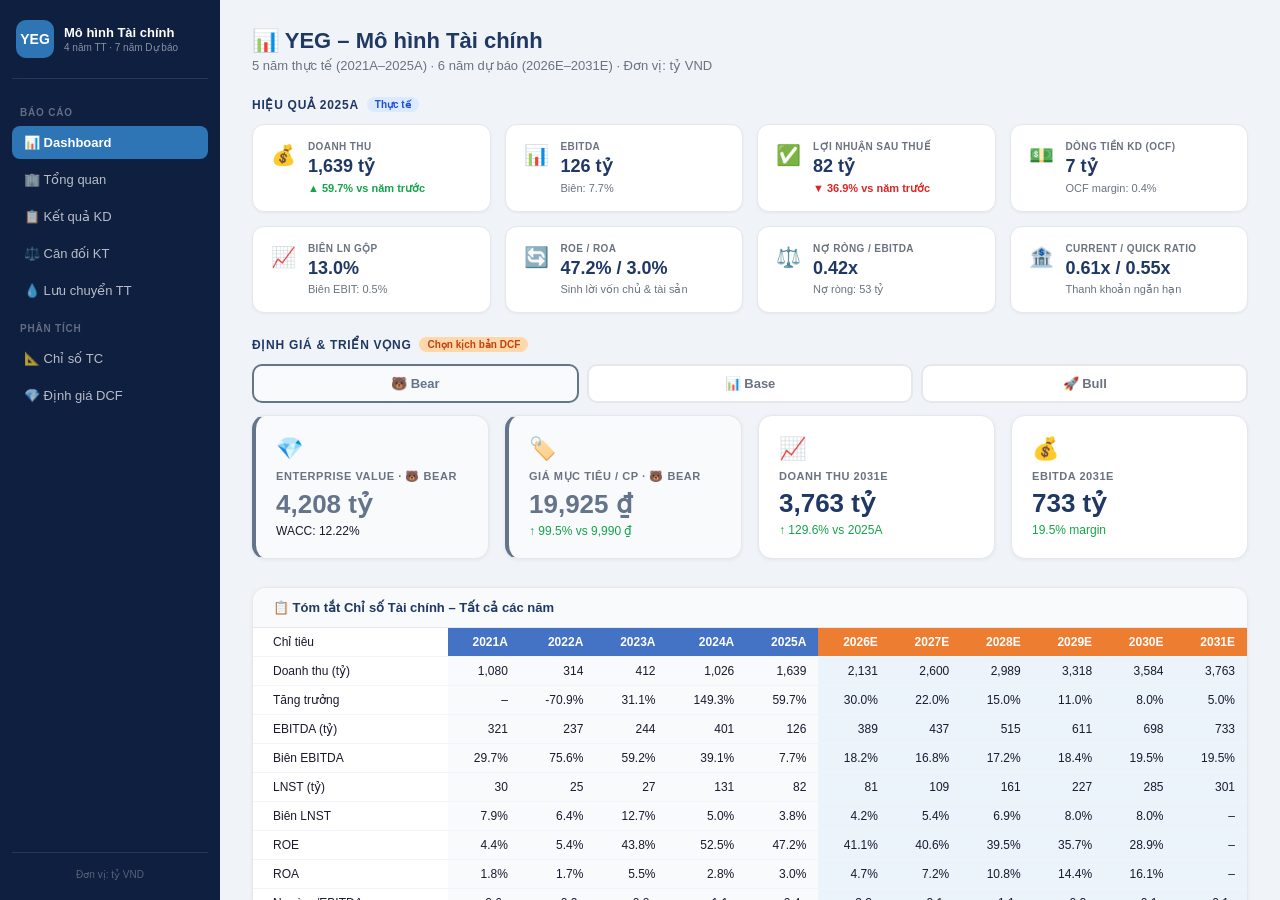
==== YEG/YEG.html @ 6dc7feb2 "Restructure: move YEG files to YEG/ subfolder, add standalone HTML export - Move financial_model/ an" ====
<!DOCTYPE html>
<html lang="vi">
<head>
<meta charset="UTF-8">
<meta name="viewport" content="width=device-width, initial-scale=1.0">
<title>YEG – Mô hình Tài chính</title>

<script>/**
 * Skipped minification because the original files appears to be already minified.
 * Original file: /npm/chart.js@4.4.0/dist/chart.umd.js
 *
 * Do NOT use SRI with dynamically generated files! More information: https://www.jsdelivr.com/using-sri-with-dynamic-files
 */
/*!
 * Chart.js v4.4.0
 * https://www.chartjs.org
 * (c) 2023 Chart.js Contributors
 * Released under the MIT License
 */
!function(t,e){"object"==typeof exports&&"undefined"!=typeof module?module.exports=e():"function"==typeof define&&define.amd?define(e):(t="undefined"!=typeof globalThis?globalThis:t||self).Chart=e()}(this,(function(){"use strict";var t=Object.freeze({__proto__:null,get Colors(){return Go},get Decimation(){return Qo},get Filler(){return ma},get Legend(){return ya},get SubTitle(){return ka},get Title(){return Ma},get Tooltip(){return Ba}});function e(){}const i=(()=>{let t=0;return()=>t++})();function s(t){return null==t}function n(t){if(Array.isArray&&Array.isArray(t))return!0;const e=Object.prototype.toString.call(t);return"[object"===e.slice(0,7)&&"Array]"===e.slice(-6)}function o(t){return null!==t&&"[object Object]"===Object.prototype.toString.call(t)}function a(t){return("number"==typeof t||t instanceof Number)&&isFinite(+t)}function r(t,e){return a(t)?t:e}function l(t,e){return void 0===t?e:t}const h=(t,e)=>"string"==typeof t&&t.endsWith("%")?parseFloat(t)/100:+t/e,c=(t,e)=>"string"==typeof t&&t.endsWith("%")?parseFloat(t)/100*e:+t;function d(t,e,i){if(t&&"function"==typeof t.call)return t.apply(i,e)}function u(t,e,i,s){let a,r,l;if(n(t))if(r=t.length,s)for(a=r-1;a>=0;a--)e.call(i,t[a],a);else for(a=0;a<r;a++)e.call(i,t[a],a);else if(o(t))for(l=Object.keys(t),r=l.length,a=0;a<r;a++)e.call(i,t[l[a]],l[a])}function f(t,e){let i,s,n,o;if(!t||!e||t.length!==e.length)return!1;for(i=0,s=t.length;i<s;++i)if(n=t[i],o=e[i],n.datasetIndex!==o.datasetIndex||n.index!==o.index)return!1;return!0}function g(t){if(n(t))return t.map(g);if(o(t)){const e=Object.create(null),i=Object.keys(t),s=i.length;let n=0;for(;n<s;++n)e[i[n]]=g(t[i[n]]);return e}return t}function p(t){return-1===["__proto__","prototype","constructor"].indexOf(t)}function m(t,e,i,s){if(!p(t))return;const n=e[t],a=i[t];o(n)&&o(a)?b(n,a,s):e[t]=g(a)}function b(t,e,i){const s=n(e)?e:[e],a=s.length;if(!o(t))return t;const r=(i=i||{}).merger||m;let l;for(let e=0;e<a;++e){if(l=s[e],!o(l))continue;const n=Object.keys(l);for(let e=0,s=n.length;e<s;++e)r(n[e],t,l,i)}return t}function x(t,e){return b(t,e,{merger:_})}function _(t,e,i){if(!p(t))return;const s=e[t],n=i[t];o(s)&&o(n)?x(s,n):Object.prototype.hasOwnProperty.call(e,t)||(e[t]=g(n))}const y={"":t=>t,x:t=>t.x,y:t=>t.y};function v(t){const e=t.split("."),i=[];let s="";for(const t of e)s+=t,s.endsWith("\\")?s=s.slice(0,-1)+".":(i.push(s),s="");return i}function M(t,e){const i=y[e]||(y[e]=function(t){const e=v(t);return t=>{for(const i of e){if(""===i)break;t=t&&t[i]}return t}}(e));return i(t)}function w(t){return t.charAt(0).toUpperCase()+t.slice(1)}const k=t=>void 0!==t,S=t=>"function"==typeof t,P=(t,e)=>{if(t.size!==e.size)return!1;for(const i of t)if(!e.has(i))return!1;return!0};function D(t){return"mouseup"===t.type||"click"===t.type||"contextmenu"===t.type}const C=Math.PI,O=2*C,A=O+C,T=Number.POSITIVE_INFINITY,L=C/180,E=C/2,R=C/4,I=2*C/3,z=Math.log10,F=Math.sign;function V(t,e,i){return Math.abs(t-e)<i}function B(t){const e=Math.round(t);t=V(t,e,t/1e3)?e:t;const i=Math.pow(10,Math.floor(z(t))),s=t/i;return(s<=1?1:s<=2?2:s<=5?5:10)*i}function W(t){const e=[],i=Math.sqrt(t);let s;for(s=1;s<i;s++)t%s==0&&(e.push(s),e.push(t/s));return i===(0|i)&&e.push(i),e.sort(((t,e)=>t-e)).pop(),e}function N(t){return!isNaN(parseFloat(t))&&isFinite(t)}function H(t,e){const i=Math.round(t);return i-e<=t&&i+e>=t}function j(t,e,i){let s,n,o;for(s=0,n=t.length;s<n;s++)o=t[s][i],isNaN(o)||(e.min=Math.min(e.min,o),e.max=Math.max(e.max,o))}function $(t){return t*(C/180)}function Y(t){return t*(180/C)}function U(t){if(!a(t))return;let e=1,i=0;for(;Math.round(t*e)/e!==t;)e*=10,i++;return i}function X(t,e){const i=e.x-t.x,s=e.y-t.y,n=Math.sqrt(i*i+s*s);let o=Math.atan2(s,i);return o<-.5*C&&(o+=O),{angle:o,distance:n}}function q(t,e){return Math.sqrt(Math.pow(e.x-t.x,2)+Math.pow(e.y-t.y,2))}function K(t,e){return(t-e+A)%O-C}function G(t){return(t%O+O)%O}function Z(t,e,i,s){const n=G(t),o=G(e),a=G(i),r=G(o-n),l=G(a-n),h=G(n-o),c=G(n-a);return n===o||n===a||s&&o===a||r>l&&h<c}function J(t,e,i){return Math.max(e,Math.min(i,t))}function Q(t){return J(t,-32768,32767)}function tt(t,e,i,s=1e-6){return t>=Math.min(e,i)-s&&t<=Math.max(e,i)+s}function et(t,e,i){i=i||(i=>t[i]<e);let s,n=t.length-1,o=0;for(;n-o>1;)s=o+n>>1,i(s)?o=s:n=s;return{lo:o,hi:n}}const it=(t,e,i,s)=>et(t,i,s?s=>{const n=t[s][e];return n<i||n===i&&t[s+1][e]===i}:s=>t[s][e]<i),st=(t,e,i)=>et(t,i,(s=>t[s][e]>=i));function nt(t,e,i){let s=0,n=t.length;for(;s<n&&t[s]<e;)s++;for(;n>s&&t[n-1]>i;)n--;return s>0||n<t.length?t.slice(s,n):t}const ot=["push","pop","shift","splice","unshift"];function at(t,e){t._chartjs?t._chartjs.listeners.push(e):(Object.defineProperty(t,"_chartjs",{configurable:!0,enumerable:!1,value:{listeners:[e]}}),ot.forEach((e=>{const i="_onData"+w(e),s=t[e];Object.defineProperty(t,e,{configurable:!0,enumerable:!1,value(...e){const n=s.apply(this,e);return t._chartjs.listeners.forEach((t=>{"function"==typeof t[i]&&t[i](...e)})),n}})})))}function rt(t,e){const i=t._chartjs;if(!i)return;const s=i.listeners,n=s.indexOf(e);-1!==n&&s.splice(n,1),s.length>0||(ot.forEach((e=>{delete t[e]})),delete t._chartjs)}function lt(t){const e=new Set(t);return e.size===t.length?t:Array.from(e)}const ht="undefined"==typeof window?function(t){return t()}:window.requestAnimationFrame;function ct(t,e){let i=[],s=!1;return function(...n){i=n,s||(s=!0,ht.call(window,(()=>{s=!1,t.apply(e,i)})))}}function dt(t,e){let i;return function(...s){return e?(clearTimeout(i),i=setTimeout(t,e,s)):t.apply(this,s),e}}const ut=t=>"start"===t?"left":"end"===t?"right":"center",ft=(t,e,i)=>"start"===t?e:"end"===t?i:(e+i)/2,gt=(t,e,i,s)=>t===(s?"left":"right")?i:"center"===t?(e+i)/2:e;function pt(t,e,i){const s=e.length;let n=0,o=s;if(t._sorted){const{iScale:a,_parsed:r}=t,l=a.axis,{min:h,max:c,minDefined:d,maxDefined:u}=a.getUserBounds();d&&(n=J(Math.min(it(r,l,h).lo,i?s:it(e,l,a.getPixelForValue(h)).lo),0,s-1)),o=u?J(Math.max(it(r,a.axis,c,!0).hi+1,i?0:it(e,l,a.getPixelForValue(c),!0).hi+1),n,s)-n:s-n}return{start:n,count:o}}function mt(t){const{xScale:e,yScale:i,_scaleRanges:s}=t,n={xmin:e.min,xmax:e.max,ymin:i.min,ymax:i.max};if(!s)return t._scaleRanges=n,!0;const o=s.xmin!==e.min||s.xmax!==e.max||s.ymin!==i.min||s.ymax!==i.max;return Object.assign(s,n),o}class bt{constructor(){this._request=null,this._charts=new Map,this._running=!1,this._lastDate=void 0}_notify(t,e,i,s){const n=e.listeners[s],o=e.duration;n.forEach((s=>s({chart:t,initial:e.initial,numSteps:o,currentStep:Math.min(i-e.start,o)})))}_refresh(){this._request||(this._running=!0,this._request=ht.call(window,(()=>{this._update(),this._request=null,this._running&&this._refresh()})))}_update(t=Date.now()){let e=0;this._charts.forEach(((i,s)=>{if(!i.running||!i.items.length)return;const n=i.items;let o,a=n.length-1,r=!1;for(;a>=0;--a)o=n[a],o._active?(o._total>i.duration&&(i.duration=o._total),o.tick(t),r=!0):(n[a]=n[n.length-1],n.pop());r&&(s.draw(),this._notify(s,i,t,"progress")),n.length||(i.running=!1,this._notify(s,i,t,"complete"),i.initial=!1),e+=n.length})),this._lastDate=t,0===e&&(this._running=!1)}_getAnims(t){const e=this._charts;let i=e.get(t);return i||(i={running:!1,initial:!0,items:[],listeners:{complete:[],progress:[]}},e.set(t,i)),i}listen(t,e,i){this._getAnims(t).listeners[e].push(i)}add(t,e){e&&e.length&&this._getAnims(t).items.push(...e)}has(t){return this._getAnims(t).items.length>0}start(t){const e=this._charts.get(t);e&&(e.running=!0,e.start=Date.now(),e.duration=e.items.reduce(((t,e)=>Math.max(t,e._duration)),0),this._refresh())}running(t){if(!this._running)return!1;const e=this._charts.get(t);return!!(e&&e.running&&e.items.length)}stop(t){const e=this._charts.get(t);if(!e||!e.items.length)return;const i=e.items;let s=i.length-1;for(;s>=0;--s)i[s].cancel();e.items=[],this._notify(t,e,Date.now(),"complete")}remove(t){return this._charts.delete(t)}}var xt=new bt;
/*!
 * @kurkle/color v0.3.2
 * https://github.com/kurkle/color#readme
 * (c) 2023 Jukka Kurkela
 * Released under the MIT License
 */function _t(t){return t+.5|0}const yt=(t,e,i)=>Math.max(Math.min(t,i),e);function vt(t){return yt(_t(2.55*t),0,255)}function Mt(t){return yt(_t(255*t),0,255)}function wt(t){return yt(_t(t/2.55)/100,0,1)}function kt(t){return yt(_t(100*t),0,100)}const St={0:0,1:1,2:2,3:3,4:4,5:5,6:6,7:7,8:8,9:9,A:10,B:11,C:12,D:13,E:14,F:15,a:10,b:11,c:12,d:13,e:14,f:15},Pt=[..."0123456789ABCDEF"],Dt=t=>Pt[15&t],Ct=t=>Pt[(240&t)>>4]+Pt[15&t],Ot=t=>(240&t)>>4==(15&t);function At(t){var e=(t=>Ot(t.r)&&Ot(t.g)&&Ot(t.b)&&Ot(t.a))(t)?Dt:Ct;return t?"#"+e(t.r)+e(t.g)+e(t.b)+((t,e)=>t<255?e(t):"")(t.a,e):void 0}const Tt=/^(hsla?|hwb|hsv)\(\s*([-+.e\d]+)(?:deg)?[\s,]+([-+.e\d]+)%[\s,]+([-+.e\d]+)%(?:[\s,]+([-+.e\d]+)(%)?)?\s*\)$/;function Lt(t,e,i){const s=e*Math.min(i,1-i),n=(e,n=(e+t/30)%12)=>i-s*Math.max(Math.min(n-3,9-n,1),-1);return[n(0),n(8),n(4)]}function Et(t,e,i){const s=(s,n=(s+t/60)%6)=>i-i*e*Math.max(Math.min(n,4-n,1),0);return[s(5),s(3),s(1)]}function Rt(t,e,i){const s=Lt(t,1,.5);let n;for(e+i>1&&(n=1/(e+i),e*=n,i*=n),n=0;n<3;n++)s[n]*=1-e-i,s[n]+=e;return s}function It(t){const e=t.r/255,i=t.g/255,s=t.b/255,n=Math.max(e,i,s),o=Math.min(e,i,s),a=(n+o)/2;let r,l,h;return n!==o&&(h=n-o,l=a>.5?h/(2-n-o):h/(n+o),r=function(t,e,i,s,n){return t===n?(e-i)/s+(e<i?6:0):e===n?(i-t)/s+2:(t-e)/s+4}(e,i,s,h,n),r=60*r+.5),[0|r,l||0,a]}function zt(t,e,i,s){return(Array.isArray(e)?t(e[0],e[1],e[2]):t(e,i,s)).map(Mt)}function Ft(t,e,i){return zt(Lt,t,e,i)}function Vt(t){return(t%360+360)%360}function Bt(t){const e=Tt.exec(t);let i,s=255;if(!e)return;e[5]!==i&&(s=e[6]?vt(+e[5]):Mt(+e[5]));const n=Vt(+e[2]),o=+e[3]/100,a=+e[4]/100;return i="hwb"===e[1]?function(t,e,i){return zt(Rt,t,e,i)}(n,o,a):"hsv"===e[1]?function(t,e,i){return zt(Et,t,e,i)}(n,o,a):Ft(n,o,a),{r:i[0],g:i[1],b:i[2],a:s}}const Wt={x:"dark",Z:"light",Y:"re",X:"blu",W:"gr",V:"medium",U:"slate",A:"ee",T:"ol",S:"or",B:"ra",C:"lateg",D:"ights",R:"in",Q:"turquois",E:"hi",P:"ro",O:"al",N:"le",M:"de",L:"yello",F:"en",K:"ch",G:"arks",H:"ea",I:"ightg",J:"wh"},Nt={OiceXe:"f0f8ff",antiquewEte:"faebd7",aqua:"ffff",aquamarRe:"7fffd4",azuY:"f0ffff",beige:"f5f5dc",bisque:"ffe4c4",black:"0",blanKedOmond:"ffebcd",Xe:"ff",XeviTet:"8a2be2",bPwn:"a52a2a",burlywood:"deb887",caMtXe:"5f9ea0",KartYuse:"7fff00",KocTate:"d2691e",cSO:"ff7f50",cSnflowerXe:"6495ed",cSnsilk:"fff8dc",crimson:"dc143c",cyan:"ffff",xXe:"8b",xcyan:"8b8b",xgTMnPd:"b8860b",xWay:"a9a9a9",xgYF:"6400",xgYy:"a9a9a9",xkhaki:"bdb76b",xmagFta:"8b008b",xTivegYF:"556b2f",xSange:"ff8c00",xScEd:"9932cc",xYd:"8b0000",xsOmon:"e9967a",xsHgYF:"8fbc8f",xUXe:"483d8b",xUWay:"2f4f4f",xUgYy:"2f4f4f",xQe:"ced1",xviTet:"9400d3",dAppRk:"ff1493",dApskyXe:"bfff",dimWay:"696969",dimgYy:"696969",dodgerXe:"1e90ff",fiYbrick:"b22222",flSOwEte:"fffaf0",foYstWAn:"228b22",fuKsia:"ff00ff",gaRsbSo:"dcdcdc",ghostwEte:"f8f8ff",gTd:"ffd700",gTMnPd:"daa520",Way:"808080",gYF:"8000",gYFLw:"adff2f",gYy:"808080",honeyMw:"f0fff0",hotpRk:"ff69b4",RdianYd:"cd5c5c",Rdigo:"4b0082",ivSy:"fffff0",khaki:"f0e68c",lavFMr:"e6e6fa",lavFMrXsh:"fff0f5",lawngYF:"7cfc00",NmoncEffon:"fffacd",ZXe:"add8e6",ZcSO:"f08080",Zcyan:"e0ffff",ZgTMnPdLw:"fafad2",ZWay:"d3d3d3",ZgYF:"90ee90",ZgYy:"d3d3d3",ZpRk:"ffb6c1",ZsOmon:"ffa07a",ZsHgYF:"20b2aa",ZskyXe:"87cefa",ZUWay:"778899",ZUgYy:"778899",ZstAlXe:"b0c4de",ZLw:"ffffe0",lime:"ff00",limegYF:"32cd32",lRF:"faf0e6",magFta:"ff00ff",maPon:"800000",VaquamarRe:"66cdaa",VXe:"cd",VScEd:"ba55d3",VpurpN:"9370db",VsHgYF:"3cb371",VUXe:"7b68ee",VsprRggYF:"fa9a",VQe:"48d1cc",VviTetYd:"c71585",midnightXe:"191970",mRtcYam:"f5fffa",mistyPse:"ffe4e1",moccasR:"ffe4b5",navajowEte:"ffdead",navy:"80",Tdlace:"fdf5e6",Tive:"808000",TivedBb:"6b8e23",Sange:"ffa500",SangeYd:"ff4500",ScEd:"da70d6",pOegTMnPd:"eee8aa",pOegYF:"98fb98",pOeQe:"afeeee",pOeviTetYd:"db7093",papayawEp:"ffefd5",pHKpuff:"ffdab9",peru:"cd853f",pRk:"ffc0cb",plum:"dda0dd",powMrXe:"b0e0e6",purpN:"800080",YbeccapurpN:"663399",Yd:"ff0000",Psybrown:"bc8f8f",PyOXe:"4169e1",saddNbPwn:"8b4513",sOmon:"fa8072",sandybPwn:"f4a460",sHgYF:"2e8b57",sHshell:"fff5ee",siFna:"a0522d",silver:"c0c0c0",skyXe:"87ceeb",UXe:"6a5acd",UWay:"708090",UgYy:"708090",snow:"fffafa",sprRggYF:"ff7f",stAlXe:"4682b4",tan:"d2b48c",teO:"8080",tEstN:"d8bfd8",tomato:"ff6347",Qe:"40e0d0",viTet:"ee82ee",JHt:"f5deb3",wEte:"ffffff",wEtesmoke:"f5f5f5",Lw:"ffff00",LwgYF:"9acd32"};let Ht;function jt(t){Ht||(Ht=function(){const t={},e=Object.keys(Nt),i=Object.keys(Wt);let s,n,o,a,r;for(s=0;s<e.length;s++){for(a=r=e[s],n=0;n<i.length;n++)o=i[n],r=r.replace(o,Wt[o]);o=parseInt(Nt[a],16),t[r]=[o>>16&255,o>>8&255,255&o]}return t}(),Ht.transparent=[0,0,0,0]);const e=Ht[t.toLowerCase()];return e&&{r:e[0],g:e[1],b:e[2],a:4===e.length?e[3]:255}}const $t=/^rgba?\(\s*([-+.\d]+)(%)?[\s,]+([-+.e\d]+)(%)?[\s,]+([-+.e\d]+)(%)?(?:[\s,/]+([-+.e\d]+)(%)?)?\s*\)$/;const Yt=t=>t<=.0031308?12.92*t:1.055*Math.pow(t,1/2.4)-.055,Ut=t=>t<=.04045?t/12.92:Math.pow((t+.055)/1.055,2.4);function Xt(t,e,i){if(t){let s=It(t);s[e]=Math.max(0,Math.min(s[e]+s[e]*i,0===e?360:1)),s=Ft(s),t.r=s[0],t.g=s[1],t.b=s[2]}}function qt(t,e){return t?Object.assign(e||{},t):t}function Kt(t){var e={r:0,g:0,b:0,a:255};return Array.isArray(t)?t.length>=3&&(e={r:t[0],g:t[1],b:t[2],a:255},t.length>3&&(e.a=Mt(t[3]))):(e=qt(t,{r:0,g:0,b:0,a:1})).a=Mt(e.a),e}function Gt(t){return"r"===t.charAt(0)?function(t){const e=$t.exec(t);let i,s,n,o=255;if(e){if(e[7]!==i){const t=+e[7];o=e[8]?vt(t):yt(255*t,0,255)}return i=+e[1],s=+e[3],n=+e[5],i=255&(e[2]?vt(i):yt(i,0,255)),s=255&(e[4]?vt(s):yt(s,0,255)),n=255&(e[6]?vt(n):yt(n,0,255)),{r:i,g:s,b:n,a:o}}}(t):Bt(t)}class Zt{constructor(t){if(t instanceof Zt)return t;const e=typeof t;let i;var s,n,o;"object"===e?i=Kt(t):"string"===e&&(o=(s=t).length,"#"===s[0]&&(4===o||5===o?n={r:255&17*St[s[1]],g:255&17*St[s[2]],b:255&17*St[s[3]],a:5===o?17*St[s[4]]:255}:7!==o&&9!==o||(n={r:St[s[1]]<<4|St[s[2]],g:St[s[3]]<<4|St[s[4]],b:St[s[5]]<<4|St[s[6]],a:9===o?St[s[7]]<<4|St[s[8]]:255})),i=n||jt(t)||Gt(t)),this._rgb=i,this._valid=!!i}get valid(){return this._valid}get rgb(){var t=qt(this._rgb);return t&&(t.a=wt(t.a)),t}set rgb(t){this._rgb=Kt(t)}rgbString(){return this._valid?(t=this._rgb)&&(t.a<255?`rgba(${t.r}, ${t.g}, ${t.b}, ${wt(t.a)})`:`rgb(${t.r}, ${t.g}, ${t.b})`):void 0;var t}hexString(){return this._valid?At(this._rgb):void 0}hslString(){return this._valid?function(t){if(!t)return;const e=It(t),i=e[0],s=kt(e[1]),n=kt(e[2]);return t.a<255?`hsla(${i}, ${s}%, ${n}%, ${wt(t.a)})`:`hsl(${i}, ${s}%, ${n}%)`}(this._rgb):void 0}mix(t,e){if(t){const i=this.rgb,s=t.rgb;let n;const o=e===n?.5:e,a=2*o-1,r=i.a-s.a,l=((a*r==-1?a:(a+r)/(1+a*r))+1)/2;n=1-l,i.r=255&l*i.r+n*s.r+.5,i.g=255&l*i.g+n*s.g+.5,i.b=255&l*i.b+n*s.b+.5,i.a=o*i.a+(1-o)*s.a,this.rgb=i}return this}interpolate(t,e){return t&&(this._rgb=function(t,e,i){const s=Ut(wt(t.r)),n=Ut(wt(t.g)),o=Ut(wt(t.b));return{r:Mt(Yt(s+i*(Ut(wt(e.r))-s))),g:Mt(Yt(n+i*(Ut(wt(e.g))-n))),b:Mt(Yt(o+i*(Ut(wt(e.b))-o))),a:t.a+i*(e.a-t.a)}}(this._rgb,t._rgb,e)),this}clone(){return new Zt(this.rgb)}alpha(t){return this._rgb.a=Mt(t),this}clearer(t){return this._rgb.a*=1-t,this}greyscale(){const t=this._rgb,e=_t(.3*t.r+.59*t.g+.11*t.b);return t.r=t.g=t.b=e,this}opaquer(t){return this._rgb.a*=1+t,this}negate(){const t=this._rgb;return t.r=255-t.r,t.g=255-t.g,t.b=255-t.b,this}lighten(t){return Xt(this._rgb,2,t),this}darken(t){return Xt(this._rgb,2,-t),this}saturate(t){return Xt(this._rgb,1,t),this}desaturate(t){return Xt(this._rgb,1,-t),this}rotate(t){return function(t,e){var i=It(t);i[0]=Vt(i[0]+e),i=Ft(i),t.r=i[0],t.g=i[1],t.b=i[2]}(this._rgb,t),this}}function Jt(t){if(t&&"object"==typeof t){const e=t.toString();return"[object CanvasPattern]"===e||"[object CanvasGradient]"===e}return!1}function Qt(t){return Jt(t)?t:new Zt(t)}function te(t){return Jt(t)?t:new Zt(t).saturate(.5).darken(.1).hexString()}const ee=["x","y","borderWidth","radius","tension"],ie=["color","borderColor","backgroundColor"];const se=new Map;function ne(t,e,i){return function(t,e){e=e||{};const i=t+JSON.stringify(e);let s=se.get(i);return s||(s=new Intl.NumberFormat(t,e),se.set(i,s)),s}(e,i).format(t)}const oe={values:t=>n(t)?t:""+t,numeric(t,e,i){if(0===t)return"0";const s=this.chart.options.locale;let n,o=t;if(i.length>1){const e=Math.max(Math.abs(i[0].value),Math.abs(i[i.length-1].value));(e<1e-4||e>1e15)&&(n="scientific"),o=function(t,e){let i=e.length>3?e[2].value-e[1].value:e[1].value-e[0].value;Math.abs(i)>=1&&t!==Math.floor(t)&&(i=t-Math.floor(t));return i}(t,i)}const a=z(Math.abs(o)),r=isNaN(a)?1:Math.max(Math.min(-1*Math.floor(a),20),0),l={notation:n,minimumFractionDigits:r,maximumFractionDigits:r};return Object.assign(l,this.options.ticks.format),ne(t,s,l)},logarithmic(t,e,i){if(0===t)return"0";const s=i[e].significand||t/Math.pow(10,Math.floor(z(t)));return[1,2,3,5,10,15].includes(s)||e>.8*i.length?oe.numeric.call(this,t,e,i):""}};var ae={formatters:oe};const re=Object.create(null),le=Object.create(null);function he(t,e){if(!e)return t;const i=e.split(".");for(let e=0,s=i.length;e<s;++e){const s=i[e];t=t[s]||(t[s]=Object.create(null))}return t}function ce(t,e,i){return"string"==typeof e?b(he(t,e),i):b(he(t,""),e)}class de{constructor(t,e){this.animation=void 0,this.backgroundColor="rgba(0,0,0,0.1)",this.borderColor="rgba(0,0,0,0.1)",this.color="#666",this.datasets={},this.devicePixelRatio=t=>t.chart.platform.getDevicePixelRatio(),this.elements={},this.events=["mousemove","mouseout","click","touchstart","touchmove"],this.font={family:"'Helvetica Neue', 'Helvetica', 'Arial', sans-serif",size:12,style:"normal",lineHeight:1.2,weight:null},this.hover={},this.hoverBackgroundColor=(t,e)=>te(e.backgroundColor),this.hoverBorderColor=(t,e)=>te(e.borderColor),this.hoverColor=(t,e)=>te(e.color),this.indexAxis="x",this.interaction={mode:"nearest",intersect:!0,includeInvisible:!1},this.maintainAspectRatio=!0,this.onHover=null,this.onClick=null,this.parsing=!0,this.plugins={},this.responsive=!0,this.scale=void 0,this.scales={},this.showLine=!0,this.drawActiveElementsOnTop=!0,this.describe(t),this.apply(e)}set(t,e){return ce(this,t,e)}get(t){return he(this,t)}describe(t,e){return ce(le,t,e)}override(t,e){return ce(re,t,e)}route(t,e,i,s){const n=he(this,t),a=he(this,i),r="_"+e;Object.defineProperties(n,{[r]:{value:n[e],writable:!0},[e]:{enumerable:!0,get(){const t=this[r],e=a[s];return o(t)?Object.assign({},e,t):l(t,e)},set(t){this[r]=t}}})}apply(t){t.forEach((t=>t(this)))}}var ue=new de({_scriptable:t=>!t.startsWith("on"),_indexable:t=>"events"!==t,hover:{_fallback:"interaction"},interaction:{_scriptable:!1,_indexable:!1}},[function(t){t.set("animation",{delay:void 0,duration:1e3,easing:"easeOutQuart",fn:void 0,from:void 0,loop:void 0,to:void 0,type:void 0}),t.describe("animation",{_fallback:!1,_indexable:!1,_scriptable:t=>"onProgress"!==t&&"onComplete"!==t&&"fn"!==t}),t.set("animations",{colors:{type:"color",properties:ie},numbers:{type:"number",properties:ee}}),t.describe("animations",{_fallback:"animation"}),t.set("transitions",{active:{animation:{duration:400}},resize:{animation:{duration:0}},show:{animations:{colors:{from:"transparent"},visible:{type:"boolean",duration:0}}},hide:{animations:{colors:{to:"transparent"},visible:{type:"boolean",easing:"linear",fn:t=>0|t}}}})},function(t){t.set("layout",{autoPadding:!0,padding:{top:0,right:0,bottom:0,left:0}})},function(t){t.set("scale",{display:!0,offset:!1,reverse:!1,beginAtZero:!1,bounds:"ticks",clip:!0,grace:0,grid:{display:!0,lineWidth:1,drawOnChartArea:!0,drawTicks:!0,tickLength:8,tickWidth:(t,e)=>e.lineWidth,tickColor:(t,e)=>e.color,offset:!1},border:{display:!0,dash:[],dashOffset:0,width:1},title:{display:!1,text:"",padding:{top:4,bottom:4}},ticks:{minRotation:0,maxRotation:50,mirror:!1,textStrokeWidth:0,textStrokeColor:"",padding:3,display:!0,autoSkip:!0,autoSkipPadding:3,labelOffset:0,callback:ae.formatters.values,minor:{},major:{},align:"center",crossAlign:"near",showLabelBackdrop:!1,backdropColor:"rgba(255, 255, 255, 0.75)",backdropPadding:2}}),t.route("scale.ticks","color","","color"),t.route("scale.grid","color","","borderColor"),t.route("scale.border","color","","borderColor"),t.route("scale.title","color","","color"),t.describe("scale",{_fallback:!1,_scriptable:t=>!t.startsWith("before")&&!t.startsWith("after")&&"callback"!==t&&"parser"!==t,_indexable:t=>"borderDash"!==t&&"tickBorderDash"!==t&&"dash"!==t}),t.describe("scales",{_fallback:"scale"}),t.describe("scale.ticks",{_scriptable:t=>"backdropPadding"!==t&&"callback"!==t,_indexable:t=>"backdropPadding"!==t})}]);function fe(){return"undefined"!=typeof window&&"undefined"!=typeof document}function ge(t){let e=t.parentNode;return e&&"[object ShadowRoot]"===e.toString()&&(e=e.host),e}function pe(t,e,i){let s;return"string"==typeof t?(s=parseInt(t,10),-1!==t.indexOf("%")&&(s=s/100*e.parentNode[i])):s=t,s}const me=t=>t.ownerDocument.defaultView.getComputedStyle(t,null);function be(t,e){return me(t).getPropertyValue(e)}const xe=["top","right","bottom","left"];function _e(t,e,i){const s={};i=i?"-"+i:"";for(let n=0;n<4;n++){const o=xe[n];s[o]=parseFloat(t[e+"-"+o+i])||0}return s.width=s.left+s.right,s.height=s.top+s.bottom,s}const ye=(t,e,i)=>(t>0||e>0)&&(!i||!i.shadowRoot);function ve(t,e){if("native"in t)return t;const{canvas:i,currentDevicePixelRatio:s}=e,n=me(i),o="border-box"===n.boxSizing,a=_e(n,"padding"),r=_e(n,"border","width"),{x:l,y:h,box:c}=function(t,e){const i=t.touches,s=i&&i.length?i[0]:t,{offsetX:n,offsetY:o}=s;let a,r,l=!1;if(ye(n,o,t.target))a=n,r=o;else{const t=e.getBoundingClientRect();a=s.clientX-t.left,r=s.clientY-t.top,l=!0}return{x:a,y:r,box:l}}(t,i),d=a.left+(c&&r.left),u=a.top+(c&&r.top);let{width:f,height:g}=e;return o&&(f-=a.width+r.width,g-=a.height+r.height),{x:Math.round((l-d)/f*i.width/s),y:Math.round((h-u)/g*i.height/s)}}const Me=t=>Math.round(10*t)/10;function we(t,e,i,s){const n=me(t),o=_e(n,"margin"),a=pe(n.maxWidth,t,"clientWidth")||T,r=pe(n.maxHeight,t,"clientHeight")||T,l=function(t,e,i){let s,n;if(void 0===e||void 0===i){const o=ge(t);if(o){const t=o.getBoundingClientRect(),a=me(o),r=_e(a,"border","width"),l=_e(a,"padding");e=t.width-l.width-r.width,i=t.height-l.height-r.height,s=pe(a.maxWidth,o,"clientWidth"),n=pe(a.maxHeight,o,"clientHeight")}else e=t.clientWidth,i=t.clientHeight}return{width:e,height:i,maxWidth:s||T,maxHeight:n||T}}(t,e,i);let{width:h,height:c}=l;if("content-box"===n.boxSizing){const t=_e(n,"border","width"),e=_e(n,"padding");h-=e.width+t.width,c-=e.height+t.height}h=Math.max(0,h-o.width),c=Math.max(0,s?h/s:c-o.height),h=Me(Math.min(h,a,l.maxWidth)),c=Me(Math.min(c,r,l.maxHeight)),h&&!c&&(c=Me(h/2));return(void 0!==e||void 0!==i)&&s&&l.height&&c>l.height&&(c=l.height,h=Me(Math.floor(c*s))),{width:h,height:c}}function ke(t,e,i){const s=e||1,n=Math.floor(t.height*s),o=Math.floor(t.width*s);t.height=Math.floor(t.height),t.width=Math.floor(t.width);const a=t.canvas;return a.style&&(i||!a.style.height&&!a.style.width)&&(a.style.height=`${t.height}px`,a.style.width=`${t.width}px`),(t.currentDevicePixelRatio!==s||a.height!==n||a.width!==o)&&(t.currentDevicePixelRatio=s,a.height=n,a.width=o,t.ctx.setTransform(s,0,0,s,0,0),!0)}const Se=function(){let t=!1;try{const e={get passive(){return t=!0,!1}};window.addEventListener("test",null,e),window.removeEventListener("test",null,e)}catch(t){}return t}();function Pe(t,e){const i=be(t,e),s=i&&i.match(/^(\d+)(\.\d+)?px$/);return s?+s[1]:void 0}function De(t){return!t||s(t.size)||s(t.family)?null:(t.style?t.style+" ":"")+(t.weight?t.weight+" ":"")+t.size+"px "+t.family}function Ce(t,e,i,s,n){let o=e[n];return o||(o=e[n]=t.measureText(n).width,i.push(n)),o>s&&(s=o),s}function Oe(t,e,i,s){let o=(s=s||{}).data=s.data||{},a=s.garbageCollect=s.garbageCollect||[];s.font!==e&&(o=s.data={},a=s.garbageCollect=[],s.font=e),t.save(),t.font=e;let r=0;const l=i.length;let h,c,d,u,f;for(h=0;h<l;h++)if(u=i[h],null==u||n(u)){if(n(u))for(c=0,d=u.length;c<d;c++)f=u[c],null==f||n(f)||(r=Ce(t,o,a,r,f))}else r=Ce(t,o,a,r,u);t.restore();const g=a.length/2;if(g>i.length){for(h=0;h<g;h++)delete o[a[h]];a.splice(0,g)}return r}function Ae(t,e,i){const s=t.currentDevicePixelRatio,n=0!==i?Math.max(i/2,.5):0;return Math.round((e-n)*s)/s+n}function Te(t,e){(e=e||t.getContext("2d")).save(),e.resetTransform(),e.clearRect(0,0,t.width,t.height),e.restore()}function Le(t,e,i,s){Ee(t,e,i,s,null)}function Ee(t,e,i,s,n){let o,a,r,l,h,c,d,u;const f=e.pointStyle,g=e.rotation,p=e.radius;let m=(g||0)*L;if(f&&"object"==typeof f&&(o=f.toString(),"[object HTMLImageElement]"===o||"[object HTMLCanvasElement]"===o))return t.save(),t.translate(i,s),t.rotate(m),t.drawImage(f,-f.width/2,-f.height/2,f.width,f.height),void t.restore();if(!(isNaN(p)||p<=0)){switch(t.beginPath(),f){default:n?t.ellipse(i,s,n/2,p,0,0,O):t.arc(i,s,p,0,O),t.closePath();break;case"triangle":c=n?n/2:p,t.moveTo(i+Math.sin(m)*c,s-Math.cos(m)*p),m+=I,t.lineTo(i+Math.sin(m)*c,s-Math.cos(m)*p),m+=I,t.lineTo(i+Math.sin(m)*c,s-Math.cos(m)*p),t.closePath();break;case"rectRounded":h=.516*p,l=p-h,a=Math.cos(m+R)*l,d=Math.cos(m+R)*(n?n/2-h:l),r=Math.sin(m+R)*l,u=Math.sin(m+R)*(n?n/2-h:l),t.arc(i-d,s-r,h,m-C,m-E),t.arc(i+u,s-a,h,m-E,m),t.arc(i+d,s+r,h,m,m+E),t.arc(i-u,s+a,h,m+E,m+C),t.closePath();break;case"rect":if(!g){l=Math.SQRT1_2*p,c=n?n/2:l,t.rect(i-c,s-l,2*c,2*l);break}m+=R;case"rectRot":d=Math.cos(m)*(n?n/2:p),a=Math.cos(m)*p,r=Math.sin(m)*p,u=Math.sin(m)*(n?n/2:p),t.moveTo(i-d,s-r),t.lineTo(i+u,s-a),t.lineTo(i+d,s+r),t.lineTo(i-u,s+a),t.closePath();break;case"crossRot":m+=R;case"cross":d=Math.cos(m)*(n?n/2:p),a=Math.cos(m)*p,r=Math.sin(m)*p,u=Math.sin(m)*(n?n/2:p),t.moveTo(i-d,s-r),t.lineTo(i+d,s+r),t.moveTo(i+u,s-a),t.lineTo(i-u,s+a);break;case"star":d=Math.cos(m)*(n?n/2:p),a=Math.cos(m)*p,r=Math.sin(m)*p,u=Math.sin(m)*(n?n/2:p),t.moveTo(i-d,s-r),t.lineTo(i+d,s+r),t.moveTo(i+u,s-a),t.lineTo(i-u,s+a),m+=R,d=Math.cos(m)*(n?n/2:p),a=Math.cos(m)*p,r=Math.sin(m)*p,u=Math.sin(m)*(n?n/2:p),t.moveTo(i-d,s-r),t.lineTo(i+d,s+r),t.moveTo(i+u,s-a),t.lineTo(i-u,s+a);break;case"line":a=n?n/2:Math.cos(m)*p,r=Math.sin(m)*p,t.moveTo(i-a,s-r),t.lineTo(i+a,s+r);break;case"dash":t.moveTo(i,s),t.lineTo(i+Math.cos(m)*(n?n/2:p),s+Math.sin(m)*p);break;case!1:t.closePath()}t.fill(),e.borderWidth>0&&t.stroke()}}function Re(t,e,i){return i=i||.5,!e||t&&t.x>e.left-i&&t.x<e.right+i&&t.y>e.top-i&&t.y<e.bottom+i}function Ie(t,e){t.save(),t.beginPath(),t.rect(e.left,e.top,e.right-e.left,e.bottom-e.top),t.clip()}function ze(t){t.restore()}function Fe(t,e,i,s,n){if(!e)return t.lineTo(i.x,i.y);if("middle"===n){const s=(e.x+i.x)/2;t.lineTo(s,e.y),t.lineTo(s,i.y)}else"after"===n!=!!s?t.lineTo(e.x,i.y):t.lineTo(i.x,e.y);t.lineTo(i.x,i.y)}function Ve(t,e,i,s){if(!e)return t.lineTo(i.x,i.y);t.bezierCurveTo(s?e.cp1x:e.cp2x,s?e.cp1y:e.cp2y,s?i.cp2x:i.cp1x,s?i.cp2y:i.cp1y,i.x,i.y)}function Be(t,e,i,s,n){if(n.strikethrough||n.underline){const o=t.measureText(s),a=e-o.actualBoundingBoxLeft,r=e+o.actualBoundingBoxRight,l=i-o.actualBoundingBoxAscent,h=i+o.actualBoundingBoxDescent,c=n.strikethrough?(l+h)/2:h;t.strokeStyle=t.fillStyle,t.beginPath(),t.lineWidth=n.decorationWidth||2,t.moveTo(a,c),t.lineTo(r,c),t.stroke()}}function We(t,e){const i=t.fillStyle;t.fillStyle=e.color,t.fillRect(e.left,e.top,e.width,e.height),t.fillStyle=i}function Ne(t,e,i,o,a,r={}){const l=n(e)?e:[e],h=r.strokeWidth>0&&""!==r.strokeColor;let c,d;for(t.save(),t.font=a.string,function(t,e){e.translation&&t.translate(e.translation[0],e.translation[1]),s(e.rotation)||t.rotate(e.rotation),e.color&&(t.fillStyle=e.color),e.textAlign&&(t.textAlign=e.textAlign),e.textBaseline&&(t.textBaseline=e.textBaseline)}(t,r),c=0;c<l.length;++c)d=l[c],r.backdrop&&We(t,r.backdrop),h&&(r.strokeColor&&(t.strokeStyle=r.strokeColor),s(r.strokeWidth)||(t.lineWidth=r.strokeWidth),t.strokeText(d,i,o,r.maxWidth)),t.fillText(d,i,o,r.maxWidth),Be(t,i,o,d,r),o+=Number(a.lineHeight);t.restore()}function He(t,e){const{x:i,y:s,w:n,h:o,radius:a}=e;t.arc(i+a.topLeft,s+a.topLeft,a.topLeft,1.5*C,C,!0),t.lineTo(i,s+o-a.bottomLeft),t.arc(i+a.bottomLeft,s+o-a.bottomLeft,a.bottomLeft,C,E,!0),t.lineTo(i+n-a.bottomRight,s+o),t.arc(i+n-a.bottomRight,s+o-a.bottomRight,a.bottomRight,E,0,!0),t.lineTo(i+n,s+a.topRight),t.arc(i+n-a.topRight,s+a.topRight,a.topRight,0,-E,!0),t.lineTo(i+a.topLeft,s)}function je(t,e=[""],i,s,n=(()=>t[0])){const o=i||t;void 0===s&&(s=ti("_fallback",t));const a={[Symbol.toStringTag]:"Object",_cacheable:!0,_scopes:t,_rootScopes:o,_fallback:s,_getTarget:n,override:i=>je([i,...t],e,o,s)};return new Proxy(a,{deleteProperty:(e,i)=>(delete e[i],delete e._keys,delete t[0][i],!0),get:(i,s)=>qe(i,s,(()=>function(t,e,i,s){let n;for(const o of e)if(n=ti(Ue(o,t),i),void 0!==n)return Xe(t,n)?Je(i,s,t,n):n}(s,e,t,i))),getOwnPropertyDescriptor:(t,e)=>Reflect.getOwnPropertyDescriptor(t._scopes[0],e),getPrototypeOf:()=>Reflect.getPrototypeOf(t[0]),has:(t,e)=>ei(t).includes(e),ownKeys:t=>ei(t),set(t,e,i){const s=t._storage||(t._storage=n());return t[e]=s[e]=i,delete t._keys,!0}})}function $e(t,e,i,s){const a={_cacheable:!1,_proxy:t,_context:e,_subProxy:i,_stack:new Set,_descriptors:Ye(t,s),setContext:e=>$e(t,e,i,s),override:n=>$e(t.override(n),e,i,s)};return new Proxy(a,{deleteProperty:(e,i)=>(delete e[i],delete t[i],!0),get:(t,e,i)=>qe(t,e,(()=>function(t,e,i){const{_proxy:s,_context:a,_subProxy:r,_descriptors:l}=t;let h=s[e];S(h)&&l.isScriptable(e)&&(h=function(t,e,i,s){const{_proxy:n,_context:o,_subProxy:a,_stack:r}=i;if(r.has(t))throw new Error("Recursion detected: "+Array.from(r).join("->")+"->"+t);r.add(t);let l=e(o,a||s);r.delete(t),Xe(t,l)&&(l=Je(n._scopes,n,t,l));return l}(e,h,t,i));n(h)&&h.length&&(h=function(t,e,i,s){const{_proxy:n,_context:a,_subProxy:r,_descriptors:l}=i;if(void 0!==a.index&&s(t))return e[a.index%e.length];if(o(e[0])){const i=e,s=n._scopes.filter((t=>t!==i));e=[];for(const o of i){const i=Je(s,n,t,o);e.push($e(i,a,r&&r[t],l))}}return e}(e,h,t,l.isIndexable));Xe(e,h)&&(h=$e(h,a,r&&r[e],l));return h}(t,e,i))),getOwnPropertyDescriptor:(e,i)=>e._descriptors.allKeys?Reflect.has(t,i)?{enumerable:!0,configurable:!0}:void 0:Reflect.getOwnPropertyDescriptor(t,i),getPrototypeOf:()=>Reflect.getPrototypeOf(t),has:(e,i)=>Reflect.has(t,i),ownKeys:()=>Reflect.ownKeys(t),set:(e,i,s)=>(t[i]=s,delete e[i],!0)})}function Ye(t,e={scriptable:!0,indexable:!0}){const{_scriptable:i=e.scriptable,_indexable:s=e.indexable,_allKeys:n=e.allKeys}=t;return{allKeys:n,scriptable:i,indexable:s,isScriptable:S(i)?i:()=>i,isIndexable:S(s)?s:()=>s}}const Ue=(t,e)=>t?t+w(e):e,Xe=(t,e)=>o(e)&&"adapters"!==t&&(null===Object.getPrototypeOf(e)||e.constructor===Object);function qe(t,e,i){if(Object.prototype.hasOwnProperty.call(t,e))return t[e];const s=i();return t[e]=s,s}function Ke(t,e,i){return S(t)?t(e,i):t}const Ge=(t,e)=>!0===t?e:"string"==typeof t?M(e,t):void 0;function Ze(t,e,i,s,n){for(const o of e){const e=Ge(i,o);if(e){t.add(e);const o=Ke(e._fallback,i,n);if(void 0!==o&&o!==i&&o!==s)return o}else if(!1===e&&void 0!==s&&i!==s)return null}return!1}function Je(t,e,i,s){const a=e._rootScopes,r=Ke(e._fallback,i,s),l=[...t,...a],h=new Set;h.add(s);let c=Qe(h,l,i,r||i,s);return null!==c&&((void 0===r||r===i||(c=Qe(h,l,r,c,s),null!==c))&&je(Array.from(h),[""],a,r,(()=>function(t,e,i){const s=t._getTarget();e in s||(s[e]={});const a=s[e];if(n(a)&&o(i))return i;return a||{}}(e,i,s))))}function Qe(t,e,i,s,n){for(;i;)i=Ze(t,e,i,s,n);return i}function ti(t,e){for(const i of e){if(!i)continue;const e=i[t];if(void 0!==e)return e}}function ei(t){let e=t._keys;return e||(e=t._keys=function(t){const e=new Set;for(const i of t)for(const t of Object.keys(i).filter((t=>!t.startsWith("_"))))e.add(t);return Array.from(e)}(t._scopes)),e}function ii(t,e,i,s){const{iScale:n}=t,{key:o="r"}=this._parsing,a=new Array(s);let r,l,h,c;for(r=0,l=s;r<l;++r)h=r+i,c=e[h],a[r]={r:n.parse(M(c,o),h)};return a}const si=Number.EPSILON||1e-14,ni=(t,e)=>e<t.length&&!t[e].skip&&t[e],oi=t=>"x"===t?"y":"x";function ai(t,e,i,s){const n=t.skip?e:t,o=e,a=i.skip?e:i,r=q(o,n),l=q(a,o);let h=r/(r+l),c=l/(r+l);h=isNaN(h)?0:h,c=isNaN(c)?0:c;const d=s*h,u=s*c;return{previous:{x:o.x-d*(a.x-n.x),y:o.y-d*(a.y-n.y)},next:{x:o.x+u*(a.x-n.x),y:o.y+u*(a.y-n.y)}}}function ri(t,e="x"){const i=oi(e),s=t.length,n=Array(s).fill(0),o=Array(s);let a,r,l,h=ni(t,0);for(a=0;a<s;++a)if(r=l,l=h,h=ni(t,a+1),l){if(h){const t=h[e]-l[e];n[a]=0!==t?(h[i]-l[i])/t:0}o[a]=r?h?F(n[a-1])!==F(n[a])?0:(n[a-1]+n[a])/2:n[a-1]:n[a]}!function(t,e,i){const s=t.length;let n,o,a,r,l,h=ni(t,0);for(let c=0;c<s-1;++c)l=h,h=ni(t,c+1),l&&h&&(V(e[c],0,si)?i[c]=i[c+1]=0:(n=i[c]/e[c],o=i[c+1]/e[c],r=Math.pow(n,2)+Math.pow(o,2),r<=9||(a=3/Math.sqrt(r),i[c]=n*a*e[c],i[c+1]=o*a*e[c])))}(t,n,o),function(t,e,i="x"){const s=oi(i),n=t.length;let o,a,r,l=ni(t,0);for(let h=0;h<n;++h){if(a=r,r=l,l=ni(t,h+1),!r)continue;const n=r[i],c=r[s];a&&(o=(n-a[i])/3,r[`cp1${i}`]=n-o,r[`cp1${s}`]=c-o*e[h]),l&&(o=(l[i]-n)/3,r[`cp2${i}`]=n+o,r[`cp2${s}`]=c+o*e[h])}}(t,o,e)}function li(t,e,i){return Math.max(Math.min(t,i),e)}function hi(t,e,i,s,n){let o,a,r,l;if(e.spanGaps&&(t=t.filter((t=>!t.skip))),"monotone"===e.cubicInterpolationMode)ri(t,n);else{let i=s?t[t.length-1]:t[0];for(o=0,a=t.length;o<a;++o)r=t[o],l=ai(i,r,t[Math.min(o+1,a-(s?0:1))%a],e.tension),r.cp1x=l.previous.x,r.cp1y=l.previous.y,r.cp2x=l.next.x,r.cp2y=l.next.y,i=r}e.capBezierPoints&&function(t,e){let i,s,n,o,a,r=Re(t[0],e);for(i=0,s=t.length;i<s;++i)a=o,o=r,r=i<s-1&&Re(t[i+1],e),o&&(n=t[i],a&&(n.cp1x=li(n.cp1x,e.left,e.right),n.cp1y=li(n.cp1y,e.top,e.bottom)),r&&(n.cp2x=li(n.cp2x,e.left,e.right),n.cp2y=li(n.cp2y,e.top,e.bottom)))}(t,i)}const ci=t=>0===t||1===t,di=(t,e,i)=>-Math.pow(2,10*(t-=1))*Math.sin((t-e)*O/i),ui=(t,e,i)=>Math.pow(2,-10*t)*Math.sin((t-e)*O/i)+1,fi={linear:t=>t,easeInQuad:t=>t*t,easeOutQuad:t=>-t*(t-2),easeInOutQuad:t=>(t/=.5)<1?.5*t*t:-.5*(--t*(t-2)-1),easeInCubic:t=>t*t*t,easeOutCubic:t=>(t-=1)*t*t+1,easeInOutCubic:t=>(t/=.5)<1?.5*t*t*t:.5*((t-=2)*t*t+2),easeInQuart:t=>t*t*t*t,easeOutQuart:t=>-((t-=1)*t*t*t-1),easeInOutQuart:t=>(t/=.5)<1?.5*t*t*t*t:-.5*((t-=2)*t*t*t-2),easeInQuint:t=>t*t*t*t*t,easeOutQuint:t=>(t-=1)*t*t*t*t+1,easeInOutQuint:t=>(t/=.5)<1?.5*t*t*t*t*t:.5*((t-=2)*t*t*t*t+2),easeInSine:t=>1-Math.cos(t*E),easeOutSine:t=>Math.sin(t*E),easeInOutSine:t=>-.5*(Math.cos(C*t)-1),easeInExpo:t=>0===t?0:Math.pow(2,10*(t-1)),easeOutExpo:t=>1===t?1:1-Math.pow(2,-10*t),easeInOutExpo:t=>ci(t)?t:t<.5?.5*Math.pow(2,10*(2*t-1)):.5*(2-Math.pow(2,-10*(2*t-1))),easeInCirc:t=>t>=1?t:-(Math.sqrt(1-t*t)-1),easeOutCirc:t=>Math.sqrt(1-(t-=1)*t),easeInOutCirc:t=>(t/=.5)<1?-.5*(Math.sqrt(1-t*t)-1):.5*(Math.sqrt(1-(t-=2)*t)+1),easeInElastic:t=>ci(t)?t:di(t,.075,.3),easeOutElastic:t=>ci(t)?t:ui(t,.075,.3),easeInOutElastic(t){const e=.1125;return ci(t)?t:t<.5?.5*di(2*t,e,.45):.5+.5*ui(2*t-1,e,.45)},easeInBack(t){const e=1.70158;return t*t*((e+1)*t-e)},easeOutBack(t){const e=1.70158;return(t-=1)*t*((e+1)*t+e)+1},easeInOutBack(t){let e=1.70158;return(t/=.5)<1?t*t*((1+(e*=1.525))*t-e)*.5:.5*((t-=2)*t*((1+(e*=1.525))*t+e)+2)},easeInBounce:t=>1-fi.easeOutBounce(1-t),easeOutBounce(t){const e=7.5625,i=2.75;return t<1/i?e*t*t:t<2/i?e*(t-=1.5/i)*t+.75:t<2.5/i?e*(t-=2.25/i)*t+.9375:e*(t-=2.625/i)*t+.984375},easeInOutBounce:t=>t<.5?.5*fi.easeInBounce(2*t):.5*fi.easeOutBounce(2*t-1)+.5};function gi(t,e,i,s){return{x:t.x+i*(e.x-t.x),y:t.y+i*(e.y-t.y)}}function pi(t,e,i,s){return{x:t.x+i*(e.x-t.x),y:"middle"===s?i<.5?t.y:e.y:"after"===s?i<1?t.y:e.y:i>0?e.y:t.y}}function mi(t,e,i,s){const n={x:t.cp2x,y:t.cp2y},o={x:e.cp1x,y:e.cp1y},a=gi(t,n,i),r=gi(n,o,i),l=gi(o,e,i),h=gi(a,r,i),c=gi(r,l,i);return gi(h,c,i)}const bi=/^(normal|(\d+(?:\.\d+)?)(px|em|%)?)$/,xi=/^(normal|italic|initial|inherit|unset|(oblique( -?[0-9]?[0-9]deg)?))$/;function _i(t,e){const i=(""+t).match(bi);if(!i||"normal"===i[1])return 1.2*e;switch(t=+i[2],i[3]){case"px":return t;case"%":t/=100}return e*t}const yi=t=>+t||0;function vi(t,e){const i={},s=o(e),n=s?Object.keys(e):e,a=o(t)?s?i=>l(t[i],t[e[i]]):e=>t[e]:()=>t;for(const t of n)i[t]=yi(a(t));return i}function Mi(t){return vi(t,{top:"y",right:"x",bottom:"y",left:"x"})}function wi(t){return vi(t,["topLeft","topRight","bottomLeft","bottomRight"])}function ki(t){const e=Mi(t);return e.width=e.left+e.right,e.height=e.top+e.bottom,e}function Si(t,e){t=t||{},e=e||ue.font;let i=l(t.size,e.size);"string"==typeof i&&(i=parseInt(i,10));let s=l(t.style,e.style);s&&!(""+s).match(xi)&&(console.warn('Invalid font style specified: "'+s+'"'),s=void 0);const n={family:l(t.family,e.family),lineHeight:_i(l(t.lineHeight,e.lineHeight),i),size:i,style:s,weight:l(t.weight,e.weight),string:""};return n.string=De(n),n}function Pi(t,e,i,s){let o,a,r,l=!0;for(o=0,a=t.length;o<a;++o)if(r=t[o],void 0!==r&&(void 0!==e&&"function"==typeof r&&(r=r(e),l=!1),void 0!==i&&n(r)&&(r=r[i%r.length],l=!1),void 0!==r))return s&&!l&&(s.cacheable=!1),r}function Di(t,e,i){const{min:s,max:n}=t,o=c(e,(n-s)/2),a=(t,e)=>i&&0===t?0:t+e;return{min:a(s,-Math.abs(o)),max:a(n,o)}}function Ci(t,e){return Object.assign(Object.create(t),e)}function Oi(t,e,i){return t?function(t,e){return{x:i=>t+t+e-i,setWidth(t){e=t},textAlign:t=>"center"===t?t:"right"===t?"left":"right",xPlus:(t,e)=>t-e,leftForLtr:(t,e)=>t-e}}(e,i):{x:t=>t,setWidth(t){},textAlign:t=>t,xPlus:(t,e)=>t+e,leftForLtr:(t,e)=>t}}function Ai(t,e){let i,s;"ltr"!==e&&"rtl"!==e||(i=t.canvas.style,s=[i.getPropertyValue("direction"),i.getPropertyPriority("direction")],i.setProperty("direction",e,"important"),t.prevTextDirection=s)}function Ti(t,e){void 0!==e&&(delete t.prevTextDirection,t.canvas.style.setProperty("direction",e[0],e[1]))}function Li(t){return"angle"===t?{between:Z,compare:K,normalize:G}:{between:tt,compare:(t,e)=>t-e,normalize:t=>t}}function Ei({start:t,end:e,count:i,loop:s,style:n}){return{start:t%i,end:e%i,loop:s&&(e-t+1)%i==0,style:n}}function Ri(t,e,i){if(!i)return[t];const{property:s,start:n,end:o}=i,a=e.length,{compare:r,between:l,normalize:h}=Li(s),{start:c,end:d,loop:u,style:f}=function(t,e,i){const{property:s,start:n,end:o}=i,{between:a,normalize:r}=Li(s),l=e.length;let h,c,{start:d,end:u,loop:f}=t;if(f){for(d+=l,u+=l,h=0,c=l;h<c&&a(r(e[d%l][s]),n,o);++h)d--,u--;d%=l,u%=l}return u<d&&(u+=l),{start:d,end:u,loop:f,style:t.style}}(t,e,i),g=[];let p,m,b,x=!1,_=null;const y=()=>x||l(n,b,p)&&0!==r(n,b),v=()=>!x||0===r(o,p)||l(o,b,p);for(let t=c,i=c;t<=d;++t)m=e[t%a],m.skip||(p=h(m[s]),p!==b&&(x=l(p,n,o),null===_&&y()&&(_=0===r(p,n)?t:i),null!==_&&v()&&(g.push(Ei({start:_,end:t,loop:u,count:a,style:f})),_=null),i=t,b=p));return null!==_&&g.push(Ei({start:_,end:d,loop:u,count:a,style:f})),g}function Ii(t,e){const i=[],s=t.segments;for(let n=0;n<s.length;n++){const o=Ri(s[n],t.points,e);o.length&&i.push(...o)}return i}function zi(t,e){const i=t.points,s=t.options.spanGaps,n=i.length;if(!n)return[];const o=!!t._loop,{start:a,end:r}=function(t,e,i,s){let n=0,o=e-1;if(i&&!s)for(;n<e&&!t[n].skip;)n++;for(;n<e&&t[n].skip;)n++;for(n%=e,i&&(o+=n);o>n&&t[o%e].skip;)o--;return o%=e,{start:n,end:o}}(i,n,o,s);if(!0===s)return Fi(t,[{start:a,end:r,loop:o}],i,e);return Fi(t,function(t,e,i,s){const n=t.length,o=[];let a,r=e,l=t[e];for(a=e+1;a<=i;++a){const i=t[a%n];i.skip||i.stop?l.skip||(s=!1,o.push({start:e%n,end:(a-1)%n,loop:s}),e=r=i.stop?a:null):(r=a,l.skip&&(e=a)),l=i}return null!==r&&o.push({start:e%n,end:r%n,loop:s}),o}(i,a,r<a?r+n:r,!!t._fullLoop&&0===a&&r===n-1),i,e)}function Fi(t,e,i,s){return s&&s.setContext&&i?function(t,e,i,s){const n=t._chart.getContext(),o=Vi(t.options),{_datasetIndex:a,options:{spanGaps:r}}=t,l=i.length,h=[];let c=o,d=e[0].start,u=d;function f(t,e,s,n){const o=r?-1:1;if(t!==e){for(t+=l;i[t%l].skip;)t-=o;for(;i[e%l].skip;)e+=o;t%l!=e%l&&(h.push({start:t%l,end:e%l,loop:s,style:n}),c=n,d=e%l)}}for(const t of e){d=r?d:t.start;let e,o=i[d%l];for(u=d+1;u<=t.end;u++){const r=i[u%l];e=Vi(s.setContext(Ci(n,{type:"segment",p0:o,p1:r,p0DataIndex:(u-1)%l,p1DataIndex:u%l,datasetIndex:a}))),Bi(e,c)&&f(d,u-1,t.loop,c),o=r,c=e}d<u-1&&f(d,u-1,t.loop,c)}return h}(t,e,i,s):e}function Vi(t){return{backgroundColor:t.backgroundColor,borderCapStyle:t.borderCapStyle,borderDash:t.borderDash,borderDashOffset:t.borderDashOffset,borderJoinStyle:t.borderJoinStyle,borderWidth:t.borderWidth,borderColor:t.borderColor}}function Bi(t,e){if(!e)return!1;const i=[],s=function(t,e){return Jt(e)?(i.includes(e)||i.push(e),i.indexOf(e)):e};return JSON.stringify(t,s)!==JSON.stringify(e,s)}var Wi=Object.freeze({__proto__:null,HALF_PI:E,INFINITY:T,PI:C,PITAU:A,QUARTER_PI:R,RAD_PER_DEG:L,TAU:O,TWO_THIRDS_PI:I,_addGrace:Di,_alignPixel:Ae,_alignStartEnd:ft,_angleBetween:Z,_angleDiff:K,_arrayUnique:lt,_attachContext:$e,_bezierCurveTo:Ve,_bezierInterpolation:mi,_boundSegment:Ri,_boundSegments:Ii,_capitalize:w,_computeSegments:zi,_createResolver:je,_decimalPlaces:U,_deprecated:function(t,e,i,s){void 0!==e&&console.warn(t+': "'+i+'" is deprecated. Please use "'+s+'" instead')},_descriptors:Ye,_elementsEqual:f,_factorize:W,_filterBetween:nt,_getParentNode:ge,_getStartAndCountOfVisiblePoints:pt,_int16Range:Q,_isBetween:tt,_isClickEvent:D,_isDomSupported:fe,_isPointInArea:Re,_limitValue:J,_longestText:Oe,_lookup:et,_lookupByKey:it,_measureText:Ce,_merger:m,_mergerIf:_,_normalizeAngle:G,_parseObjectDataRadialScale:ii,_pointInLine:gi,_readValueToProps:vi,_rlookupByKey:st,_scaleRangesChanged:mt,_setMinAndMaxByKey:j,_splitKey:v,_steppedInterpolation:pi,_steppedLineTo:Fe,_textX:gt,_toLeftRightCenter:ut,_updateBezierControlPoints:hi,addRoundedRectPath:He,almostEquals:V,almostWhole:H,callback:d,clearCanvas:Te,clipArea:Ie,clone:g,color:Qt,createContext:Ci,debounce:dt,defined:k,distanceBetweenPoints:q,drawPoint:Le,drawPointLegend:Ee,each:u,easingEffects:fi,finiteOrDefault:r,fontString:function(t,e,i){return e+" "+t+"px "+i},formatNumber:ne,getAngleFromPoint:X,getHoverColor:te,getMaximumSize:we,getRelativePosition:ve,getRtlAdapter:Oi,getStyle:be,isArray:n,isFinite:a,isFunction:S,isNullOrUndef:s,isNumber:N,isObject:o,isPatternOrGradient:Jt,listenArrayEvents:at,log10:z,merge:b,mergeIf:x,niceNum:B,noop:e,overrideTextDirection:Ai,readUsedSize:Pe,renderText:Ne,requestAnimFrame:ht,resolve:Pi,resolveObjectKey:M,restoreTextDirection:Ti,retinaScale:ke,setsEqual:P,sign:F,splineCurve:ai,splineCurveMonotone:ri,supportsEventListenerOptions:Se,throttled:ct,toDegrees:Y,toDimension:c,toFont:Si,toFontString:De,toLineHeight:_i,toPadding:ki,toPercentage:h,toRadians:$,toTRBL:Mi,toTRBLCorners:wi,uid:i,unclipArea:ze,unlistenArrayEvents:rt,valueOrDefault:l});function Ni(t,e,i,s){const{controller:n,data:o,_sorted:a}=t,r=n._cachedMeta.iScale;if(r&&e===r.axis&&"r"!==e&&a&&o.length){const t=r._reversePixels?st:it;if(!s)return t(o,e,i);if(n._sharedOptions){const s=o[0],n="function"==typeof s.getRange&&s.getRange(e);if(n){const s=t(o,e,i-n),a=t(o,e,i+n);return{lo:s.lo,hi:a.hi}}}}return{lo:0,hi:o.length-1}}function Hi(t,e,i,s,n){const o=t.getSortedVisibleDatasetMetas(),a=i[e];for(let t=0,i=o.length;t<i;++t){const{index:i,data:r}=o[t],{lo:l,hi:h}=Ni(o[t],e,a,n);for(let t=l;t<=h;++t){const e=r[t];e.skip||s(e,i,t)}}}function ji(t,e,i,s,n){const o=[];if(!n&&!t.isPointInArea(e))return o;return Hi(t,i,e,(function(i,a,r){(n||Re(i,t.chartArea,0))&&i.inRange(e.x,e.y,s)&&o.push({element:i,datasetIndex:a,index:r})}),!0),o}function $i(t,e,i,s,n,o){let a=[];const r=function(t){const e=-1!==t.indexOf("x"),i=-1!==t.indexOf("y");return function(t,s){const n=e?Math.abs(t.x-s.x):0,o=i?Math.abs(t.y-s.y):0;return Math.sqrt(Math.pow(n,2)+Math.pow(o,2))}}(i);let l=Number.POSITIVE_INFINITY;return Hi(t,i,e,(function(i,h,c){const d=i.inRange(e.x,e.y,n);if(s&&!d)return;const u=i.getCenterPoint(n);if(!(!!o||t.isPointInArea(u))&&!d)return;const f=r(e,u);f<l?(a=[{element:i,datasetIndex:h,index:c}],l=f):f===l&&a.push({element:i,datasetIndex:h,index:c})})),a}function Yi(t,e,i,s,n,o){return o||t.isPointInArea(e)?"r"!==i||s?$i(t,e,i,s,n,o):function(t,e,i,s){let n=[];return Hi(t,i,e,(function(t,i,o){const{startAngle:a,endAngle:r}=t.getProps(["startAngle","endAngle"],s),{angle:l}=X(t,{x:e.x,y:e.y});Z(l,a,r)&&n.push({element:t,datasetIndex:i,index:o})})),n}(t,e,i,n):[]}function Ui(t,e,i,s,n){const o=[],a="x"===i?"inXRange":"inYRange";let r=!1;return Hi(t,i,e,((t,s,l)=>{t[a](e[i],n)&&(o.push({element:t,datasetIndex:s,index:l}),r=r||t.inRange(e.x,e.y,n))})),s&&!r?[]:o}var Xi={evaluateInteractionItems:Hi,modes:{index(t,e,i,s){const n=ve(e,t),o=i.axis||"x",a=i.includeInvisible||!1,r=i.intersect?ji(t,n,o,s,a):Yi(t,n,o,!1,s,a),l=[];return r.length?(t.getSortedVisibleDatasetMetas().forEach((t=>{const e=r[0].index,i=t.data[e];i&&!i.skip&&l.push({element:i,datasetIndex:t.index,index:e})})),l):[]},dataset(t,e,i,s){const n=ve(e,t),o=i.axis||"xy",a=i.includeInvisible||!1;let r=i.intersect?ji(t,n,o,s,a):Yi(t,n,o,!1,s,a);if(r.length>0){const e=r[0].datasetIndex,i=t.getDatasetMeta(e).data;r=[];for(let t=0;t<i.length;++t)r.push({element:i[t],datasetIndex:e,index:t})}return r},point:(t,e,i,s)=>ji(t,ve(e,t),i.axis||"xy",s,i.includeInvisible||!1),nearest(t,e,i,s){const n=ve(e,t),o=i.axis||"xy",a=i.includeInvisible||!1;return Yi(t,n,o,i.intersect,s,a)},x:(t,e,i,s)=>Ui(t,ve(e,t),"x",i.intersect,s),y:(t,e,i,s)=>Ui(t,ve(e,t),"y",i.intersect,s)}};const qi=["left","top","right","bottom"];function Ki(t,e){return t.filter((t=>t.pos===e))}function Gi(t,e){return t.filter((t=>-1===qi.indexOf(t.pos)&&t.box.axis===e))}function Zi(t,e){return t.sort(((t,i)=>{const s=e?i:t,n=e?t:i;return s.weight===n.weight?s.index-n.index:s.weight-n.weight}))}function Ji(t,e){const i=function(t){const e={};for(const i of t){const{stack:t,pos:s,stackWeight:n}=i;if(!t||!qi.includes(s))continue;const o=e[t]||(e[t]={count:0,placed:0,weight:0,size:0});o.count++,o.weight+=n}return e}(t),{vBoxMaxWidth:s,hBoxMaxHeight:n}=e;let o,a,r;for(o=0,a=t.length;o<a;++o){r=t[o];const{fullSize:a}=r.box,l=i[r.stack],h=l&&r.stackWeight/l.weight;r.horizontal?(r.width=h?h*s:a&&e.availableWidth,r.height=n):(r.width=s,r.height=h?h*n:a&&e.availableHeight)}return i}function Qi(t,e,i,s){return Math.max(t[i],e[i])+Math.max(t[s],e[s])}function ts(t,e){t.top=Math.max(t.top,e.top),t.left=Math.max(t.left,e.left),t.bottom=Math.max(t.bottom,e.bottom),t.right=Math.max(t.right,e.right)}function es(t,e,i,s){const{pos:n,box:a}=i,r=t.maxPadding;if(!o(n)){i.size&&(t[n]-=i.size);const e=s[i.stack]||{size:0,count:1};e.size=Math.max(e.size,i.horizontal?a.height:a.width),i.size=e.size/e.count,t[n]+=i.size}a.getPadding&&ts(r,a.getPadding());const l=Math.max(0,e.outerWidth-Qi(r,t,"left","right")),h=Math.max(0,e.outerHeight-Qi(r,t,"top","bottom")),c=l!==t.w,d=h!==t.h;return t.w=l,t.h=h,i.horizontal?{same:c,other:d}:{same:d,other:c}}function is(t,e){const i=e.maxPadding;function s(t){const s={left:0,top:0,right:0,bottom:0};return t.forEach((t=>{s[t]=Math.max(e[t],i[t])})),s}return s(t?["left","right"]:["top","bottom"])}function ss(t,e,i,s){const n=[];let o,a,r,l,h,c;for(o=0,a=t.length,h=0;o<a;++o){r=t[o],l=r.box,l.update(r.width||e.w,r.height||e.h,is(r.horizontal,e));const{same:a,other:d}=es(e,i,r,s);h|=a&&n.length,c=c||d,l.fullSize||n.push(r)}return h&&ss(n,e,i,s)||c}function ns(t,e,i,s,n){t.top=i,t.left=e,t.right=e+s,t.bottom=i+n,t.width=s,t.height=n}function os(t,e,i,s){const n=i.padding;let{x:o,y:a}=e;for(const r of t){const t=r.box,l=s[r.stack]||{count:1,placed:0,weight:1},h=r.stackWeight/l.weight||1;if(r.horizontal){const s=e.w*h,o=l.size||t.height;k(l.start)&&(a=l.start),t.fullSize?ns(t,n.left,a,i.outerWidth-n.right-n.left,o):ns(t,e.left+l.placed,a,s,o),l.start=a,l.placed+=s,a=t.bottom}else{const s=e.h*h,a=l.size||t.width;k(l.start)&&(o=l.start),t.fullSize?ns(t,o,n.top,a,i.outerHeight-n.bottom-n.top):ns(t,o,e.top+l.placed,a,s),l.start=o,l.placed+=s,o=t.right}}e.x=o,e.y=a}var as={addBox(t,e){t.boxes||(t.boxes=[]),e.fullSize=e.fullSize||!1,e.position=e.position||"top",e.weight=e.weight||0,e._layers=e._layers||function(){return[{z:0,draw(t){e.draw(t)}}]},t.boxes.push(e)},removeBox(t,e){const i=t.boxes?t.boxes.indexOf(e):-1;-1!==i&&t.boxes.splice(i,1)},configure(t,e,i){e.fullSize=i.fullSize,e.position=i.position,e.weight=i.weight},update(t,e,i,s){if(!t)return;const n=ki(t.options.layout.padding),o=Math.max(e-n.width,0),a=Math.max(i-n.height,0),r=function(t){const e=function(t){const e=[];let i,s,n,o,a,r;for(i=0,s=(t||[]).length;i<s;++i)n=t[i],({position:o,options:{stack:a,stackWeight:r=1}}=n),e.push({index:i,box:n,pos:o,horizontal:n.isHorizontal(),weight:n.weight,stack:a&&o+a,stackWeight:r});return e}(t),i=Zi(e.filter((t=>t.box.fullSize)),!0),s=Zi(Ki(e,"left"),!0),n=Zi(Ki(e,"right")),o=Zi(Ki(e,"top"),!0),a=Zi(Ki(e,"bottom")),r=Gi(e,"x"),l=Gi(e,"y");return{fullSize:i,leftAndTop:s.concat(o),rightAndBottom:n.concat(l).concat(a).concat(r),chartArea:Ki(e,"chartArea"),vertical:s.concat(n).concat(l),horizontal:o.concat(a).concat(r)}}(t.boxes),l=r.vertical,h=r.horizontal;u(t.boxes,(t=>{"function"==typeof t.beforeLayout&&t.beforeLayout()}));const c=l.reduce(((t,e)=>e.box.options&&!1===e.box.options.display?t:t+1),0)||1,d=Object.freeze({outerWidth:e,outerHeight:i,padding:n,availableWidth:o,availableHeight:a,vBoxMaxWidth:o/2/c,hBoxMaxHeight:a/2}),f=Object.assign({},n);ts(f,ki(s));const g=Object.assign({maxPadding:f,w:o,h:a,x:n.left,y:n.top},n),p=Ji(l.concat(h),d);ss(r.fullSize,g,d,p),ss(l,g,d,p),ss(h,g,d,p)&&ss(l,g,d,p),function(t){const e=t.maxPadding;function i(i){const s=Math.max(e[i]-t[i],0);return t[i]+=s,s}t.y+=i("top"),t.x+=i("left"),i("right"),i("bottom")}(g),os(r.leftAndTop,g,d,p),g.x+=g.w,g.y+=g.h,os(r.rightAndBottom,g,d,p),t.chartArea={left:g.left,top:g.top,right:g.left+g.w,bottom:g.top+g.h,height:g.h,width:g.w},u(r.chartArea,(e=>{const i=e.box;Object.assign(i,t.chartArea),i.update(g.w,g.h,{left:0,top:0,right:0,bottom:0})}))}};class rs{acquireContext(t,e){}releaseContext(t){return!1}addEventListener(t,e,i){}removeEventListener(t,e,i){}getDevicePixelRatio(){return 1}getMaximumSize(t,e,i,s){return e=Math.max(0,e||t.width),i=i||t.height,{width:e,height:Math.max(0,s?Math.floor(e/s):i)}}isAttached(t){return!0}updateConfig(t){}}class ls extends rs{acquireContext(t){return t&&t.getContext&&t.getContext("2d")||null}updateConfig(t){t.options.animation=!1}}const hs="$chartjs",cs={touchstart:"mousedown",touchmove:"mousemove",touchend:"mouseup",pointerenter:"mouseenter",pointerdown:"mousedown",pointermove:"mousemove",pointerup:"mouseup",pointerleave:"mouseout",pointerout:"mouseout"},ds=t=>null===t||""===t;const us=!!Se&&{passive:!0};function fs(t,e,i){t.canvas.removeEventListener(e,i,us)}function gs(t,e){for(const i of t)if(i===e||i.contains(e))return!0}function ps(t,e,i){const s=t.canvas,n=new MutationObserver((t=>{let e=!1;for(const i of t)e=e||gs(i.addedNodes,s),e=e&&!gs(i.removedNodes,s);e&&i()}));return n.observe(document,{childList:!0,subtree:!0}),n}function ms(t,e,i){const s=t.canvas,n=new MutationObserver((t=>{let e=!1;for(const i of t)e=e||gs(i.removedNodes,s),e=e&&!gs(i.addedNodes,s);e&&i()}));return n.observe(document,{childList:!0,subtree:!0}),n}const bs=new Map;let xs=0;function _s(){const t=window.devicePixelRatio;t!==xs&&(xs=t,bs.forEach(((e,i)=>{i.currentDevicePixelRatio!==t&&e()})))}function ys(t,e,i){const s=t.canvas,n=s&&ge(s);if(!n)return;const o=ct(((t,e)=>{const s=n.clientWidth;i(t,e),s<n.clientWidth&&i()}),window),a=new ResizeObserver((t=>{const e=t[0],i=e.contentRect.width,s=e.contentRect.height;0===i&&0===s||o(i,s)}));return a.observe(n),function(t,e){bs.size||window.addEventListener("resize",_s),bs.set(t,e)}(t,o),a}function vs(t,e,i){i&&i.disconnect(),"resize"===e&&function(t){bs.delete(t),bs.size||window.removeEventListener("resize",_s)}(t)}function Ms(t,e,i){const s=t.canvas,n=ct((e=>{null!==t.ctx&&i(function(t,e){const i=cs[t.type]||t.type,{x:s,y:n}=ve(t,e);return{type:i,chart:e,native:t,x:void 0!==s?s:null,y:void 0!==n?n:null}}(e,t))}),t);return function(t,e,i){t.addEventListener(e,i,us)}(s,e,n),n}class ws extends rs{acquireContext(t,e){const i=t&&t.getContext&&t.getContext("2d");return i&&i.canvas===t?(function(t,e){const i=t.style,s=t.getAttribute("height"),n=t.getAttribute("width");if(t[hs]={initial:{height:s,width:n,style:{display:i.display,height:i.height,width:i.width}}},i.display=i.display||"block",i.boxSizing=i.boxSizing||"border-box",ds(n)){const e=Pe(t,"width");void 0!==e&&(t.width=e)}if(ds(s))if(""===t.style.height)t.height=t.width/(e||2);else{const e=Pe(t,"height");void 0!==e&&(t.height=e)}}(t,e),i):null}releaseContext(t){const e=t.canvas;if(!e[hs])return!1;const i=e[hs].initial;["height","width"].forEach((t=>{const n=i[t];s(n)?e.removeAttribute(t):e.setAttribute(t,n)}));const n=i.style||{};return Object.keys(n).forEach((t=>{e.style[t]=n[t]})),e.width=e.width,delete e[hs],!0}addEventListener(t,e,i){this.removeEventListener(t,e);const s=t.$proxies||(t.$proxies={}),n={attach:ps,detach:ms,resize:ys}[e]||Ms;s[e]=n(t,e,i)}removeEventListener(t,e){const i=t.$proxies||(t.$proxies={}),s=i[e];if(!s)return;({attach:vs,detach:vs,resize:vs}[e]||fs)(t,e,s),i[e]=void 0}getDevicePixelRatio(){return window.devicePixelRatio}getMaximumSize(t,e,i,s){return we(t,e,i,s)}isAttached(t){const e=ge(t);return!(!e||!e.isConnected)}}function ks(t){return!fe()||"undefined"!=typeof OffscreenCanvas&&t instanceof OffscreenCanvas?ls:ws}var Ss=Object.freeze({__proto__:null,BasePlatform:rs,BasicPlatform:ls,DomPlatform:ws,_detectPlatform:ks});const Ps="transparent",Ds={boolean:(t,e,i)=>i>.5?e:t,color(t,e,i){const s=Qt(t||Ps),n=s.valid&&Qt(e||Ps);return n&&n.valid?n.mix(s,i).hexString():e},number:(t,e,i)=>t+(e-t)*i};class Cs{constructor(t,e,i,s){const n=e[i];s=Pi([t.to,s,n,t.from]);const o=Pi([t.from,n,s]);this._active=!0,this._fn=t.fn||Ds[t.type||typeof o],this._easing=fi[t.easing]||fi.linear,this._start=Math.floor(Date.now()+(t.delay||0)),this._duration=this._total=Math.floor(t.duration),this._loop=!!t.loop,this._target=e,this._prop=i,this._from=o,this._to=s,this._promises=void 0}active(){return this._active}update(t,e,i){if(this._active){this._notify(!1);const s=this._target[this._prop],n=i-this._start,o=this._duration-n;this._start=i,this._duration=Math.floor(Math.max(o,t.duration)),this._total+=n,this._loop=!!t.loop,this._to=Pi([t.to,e,s,t.from]),this._from=Pi([t.from,s,e])}}cancel(){this._active&&(this.tick(Date.now()),this._active=!1,this._notify(!1))}tick(t){const e=t-this._start,i=this._duration,s=this._prop,n=this._from,o=this._loop,a=this._to;let r;if(this._active=n!==a&&(o||e<i),!this._active)return this._target[s]=a,void this._notify(!0);e<0?this._target[s]=n:(r=e/i%2,r=o&&r>1?2-r:r,r=this._easing(Math.min(1,Math.max(0,r))),this._target[s]=this._fn(n,a,r))}wait(){const t=this._promises||(this._promises=[]);return new Promise(((e,i)=>{t.push({res:e,rej:i})}))}_notify(t){const e=t?"res":"rej",i=this._promises||[];for(let t=0;t<i.length;t++)i[t][e]()}}class Os{constructor(t,e){this._chart=t,this._properties=new Map,this.configure(e)}configure(t){if(!o(t))return;const e=Object.keys(ue.animation),i=this._properties;Object.getOwnPropertyNames(t).forEach((s=>{const a=t[s];if(!o(a))return;const r={};for(const t of e)r[t]=a[t];(n(a.properties)&&a.properties||[s]).forEach((t=>{t!==s&&i.has(t)||i.set(t,r)}))}))}_animateOptions(t,e){const i=e.options,s=function(t,e){if(!e)return;let i=t.options;if(!i)return void(t.options=e);i.$shared&&(t.options=i=Object.assign({},i,{$shared:!1,$animations:{}}));return i}(t,i);if(!s)return[];const n=this._createAnimations(s,i);return i.$shared&&function(t,e){const i=[],s=Object.keys(e);for(let e=0;e<s.length;e++){const n=t[s[e]];n&&n.active()&&i.push(n.wait())}return Promise.all(i)}(t.options.$animations,i).then((()=>{t.options=i}),(()=>{})),n}_createAnimations(t,e){const i=this._properties,s=[],n=t.$animations||(t.$animations={}),o=Object.keys(e),a=Date.now();let r;for(r=o.length-1;r>=0;--r){const l=o[r];if("$"===l.charAt(0))continue;if("options"===l){s.push(...this._animateOptions(t,e));continue}const h=e[l];let c=n[l];const d=i.get(l);if(c){if(d&&c.active()){c.update(d,h,a);continue}c.cancel()}d&&d.duration?(n[l]=c=new Cs(d,t,l,h),s.push(c)):t[l]=h}return s}update(t,e){if(0===this._properties.size)return void Object.assign(t,e);const i=this._createAnimations(t,e);return i.length?(xt.add(this._chart,i),!0):void 0}}function As(t,e){const i=t&&t.options||{},s=i.reverse,n=void 0===i.min?e:0,o=void 0===i.max?e:0;return{start:s?o:n,end:s?n:o}}function Ts(t,e){const i=[],s=t._getSortedDatasetMetas(e);let n,o;for(n=0,o=s.length;n<o;++n)i.push(s[n].index);return i}function Ls(t,e,i,s={}){const n=t.keys,o="single"===s.mode;let r,l,h,c;if(null!==e){for(r=0,l=n.length;r<l;++r){if(h=+n[r],h===i){if(s.all)continue;break}c=t.values[h],a(c)&&(o||0===e||F(e)===F(c))&&(e+=c)}return e}}function Es(t,e){const i=t&&t.options.stacked;return i||void 0===i&&void 0!==e.stack}function Rs(t,e,i){const s=t[e]||(t[e]={});return s[i]||(s[i]={})}function Is(t,e,i,s){for(const n of e.getMatchingVisibleMetas(s).reverse()){const e=t[n.index];if(i&&e>0||!i&&e<0)return n.index}return null}function zs(t,e){const{chart:i,_cachedMeta:s}=t,n=i._stacks||(i._stacks={}),{iScale:o,vScale:a,index:r}=s,l=o.axis,h=a.axis,c=function(t,e,i){return`${t.id}.${e.id}.${i.stack||i.type}`}(o,a,s),d=e.length;let u;for(let t=0;t<d;++t){const i=e[t],{[l]:o,[h]:d}=i;u=(i._stacks||(i._stacks={}))[h]=Rs(n,c,o),u[r]=d,u._top=Is(u,a,!0,s.type),u._bottom=Is(u,a,!1,s.type);(u._visualValues||(u._visualValues={}))[r]=d}}function Fs(t,e){const i=t.scales;return Object.keys(i).filter((t=>i[t].axis===e)).shift()}function Vs(t,e){const i=t.controller.index,s=t.vScale&&t.vScale.axis;if(s){e=e||t._parsed;for(const t of e){const e=t._stacks;if(!e||void 0===e[s]||void 0===e[s][i])return;delete e[s][i],void 0!==e[s]._visualValues&&void 0!==e[s]._visualValues[i]&&delete e[s]._visualValues[i]}}}const Bs=t=>"reset"===t||"none"===t,Ws=(t,e)=>e?t:Object.assign({},t);class Ns{static defaults={};static datasetElementType=null;static dataElementType=null;constructor(t,e){this.chart=t,this._ctx=t.ctx,this.index=e,this._cachedDataOpts={},this._cachedMeta=this.getMeta(),this._type=this._cachedMeta.type,this.options=void 0,this._parsing=!1,this._data=void 0,this._objectData=void 0,this._sharedOptions=void 0,this._drawStart=void 0,this._drawCount=void 0,this.enableOptionSharing=!1,this.supportsDecimation=!1,this.$context=void 0,this._syncList=[],this.datasetElementType=new.target.datasetElementType,this.dataElementType=new.target.dataElementType,this.initialize()}initialize(){const t=this._cachedMeta;this.configure(),this.linkScales(),t._stacked=Es(t.vScale,t),this.addElements(),this.options.fill&&!this.chart.isPluginEnabled("filler")&&console.warn("Tried to use the 'fill' option without the 'Filler' plugin enabled. Please import and register the 'Filler' plugin and make sure it is not disabled in the options")}updateIndex(t){this.index!==t&&Vs(this._cachedMeta),this.index=t}linkScales(){const t=this.chart,e=this._cachedMeta,i=this.getDataset(),s=(t,e,i,s)=>"x"===t?e:"r"===t?s:i,n=e.xAxisID=l(i.xAxisID,Fs(t,"x")),o=e.yAxisID=l(i.yAxisID,Fs(t,"y")),a=e.rAxisID=l(i.rAxisID,Fs(t,"r")),r=e.indexAxis,h=e.iAxisID=s(r,n,o,a),c=e.vAxisID=s(r,o,n,a);e.xScale=this.getScaleForId(n),e.yScale=this.getScaleForId(o),e.rScale=this.getScaleForId(a),e.iScale=this.getScaleForId(h),e.vScale=this.getScaleForId(c)}getDataset(){return this.chart.data.datasets[this.index]}getMeta(){return this.chart.getDatasetMeta(this.index)}getScaleForId(t){return this.chart.scales[t]}_getOtherScale(t){const e=this._cachedMeta;return t===e.iScale?e.vScale:e.iScale}reset(){this._update("reset")}_destroy(){const t=this._cachedMeta;this._data&&rt(this._data,this),t._stacked&&Vs(t)}_dataCheck(){const t=this.getDataset(),e=t.data||(t.data=[]),i=this._data;if(o(e))this._data=function(t){const e=Object.keys(t),i=new Array(e.length);let s,n,o;for(s=0,n=e.length;s<n;++s)o=e[s],i[s]={x:o,y:t[o]};return i}(e);else if(i!==e){if(i){rt(i,this);const t=this._cachedMeta;Vs(t),t._parsed=[]}e&&Object.isExtensible(e)&&at(e,this),this._syncList=[],this._data=e}}addElements(){const t=this._cachedMeta;this._dataCheck(),this.datasetElementType&&(t.dataset=new this.datasetElementType)}buildOrUpdateElements(t){const e=this._cachedMeta,i=this.getDataset();let s=!1;this._dataCheck();const n=e._stacked;e._stacked=Es(e.vScale,e),e.stack!==i.stack&&(s=!0,Vs(e),e.stack=i.stack),this._resyncElements(t),(s||n!==e._stacked)&&zs(this,e._parsed)}configure(){const t=this.chart.config,e=t.datasetScopeKeys(this._type),i=t.getOptionScopes(this.getDataset(),e,!0);this.options=t.createResolver(i,this.getContext()),this._parsing=this.options.parsing,this._cachedDataOpts={}}parse(t,e){const{_cachedMeta:i,_data:s}=this,{iScale:a,_stacked:r}=i,l=a.axis;let h,c,d,u=0===t&&e===s.length||i._sorted,f=t>0&&i._parsed[t-1];if(!1===this._parsing)i._parsed=s,i._sorted=!0,d=s;else{d=n(s[t])?this.parseArrayData(i,s,t,e):o(s[t])?this.parseObjectData(i,s,t,e):this.parsePrimitiveData(i,s,t,e);const a=()=>null===c[l]||f&&c[l]<f[l];for(h=0;h<e;++h)i._parsed[h+t]=c=d[h],u&&(a()&&(u=!1),f=c);i._sorted=u}r&&zs(this,d)}parsePrimitiveData(t,e,i,s){const{iScale:n,vScale:o}=t,a=n.axis,r=o.axis,l=n.getLabels(),h=n===o,c=new Array(s);let d,u,f;for(d=0,u=s;d<u;++d)f=d+i,c[d]={[a]:h||n.parse(l[f],f),[r]:o.parse(e[f],f)};return c}parseArrayData(t,e,i,s){const{xScale:n,yScale:o}=t,a=new Array(s);let r,l,h,c;for(r=0,l=s;r<l;++r)h=r+i,c=e[h],a[r]={x:n.parse(c[0],h),y:o.parse(c[1],h)};return a}parseObjectData(t,e,i,s){const{xScale:n,yScale:o}=t,{xAxisKey:a="x",yAxisKey:r="y"}=this._parsing,l=new Array(s);let h,c,d,u;for(h=0,c=s;h<c;++h)d=h+i,u=e[d],l[h]={x:n.parse(M(u,a),d),y:o.parse(M(u,r),d)};return l}getParsed(t){return this._cachedMeta._parsed[t]}getDataElement(t){return this._cachedMeta.data[t]}applyStack(t,e,i){const s=this.chart,n=this._cachedMeta,o=e[t.axis];return Ls({keys:Ts(s,!0),values:e._stacks[t.axis]._visualValues},o,n.index,{mode:i})}updateRangeFromParsed(t,e,i,s){const n=i[e.axis];let o=null===n?NaN:n;const a=s&&i._stacks[e.axis];s&&a&&(s.values=a,o=Ls(s,n,this._cachedMeta.index)),t.min=Math.min(t.min,o),t.max=Math.max(t.max,o)}getMinMax(t,e){const i=this._cachedMeta,s=i._parsed,n=i._sorted&&t===i.iScale,o=s.length,r=this._getOtherScale(t),l=((t,e,i)=>t&&!e.hidden&&e._stacked&&{keys:Ts(i,!0),values:null})(e,i,this.chart),h={min:Number.POSITIVE_INFINITY,max:Number.NEGATIVE_INFINITY},{min:c,max:d}=function(t){const{min:e,max:i,minDefined:s,maxDefined:n}=t.getUserBounds();return{min:s?e:Number.NEGATIVE_INFINITY,max:n?i:Number.POSITIVE_INFINITY}}(r);let u,f;function g(){f=s[u];const e=f[r.axis];return!a(f[t.axis])||c>e||d<e}for(u=0;u<o&&(g()||(this.updateRangeFromParsed(h,t,f,l),!n));++u);if(n)for(u=o-1;u>=0;--u)if(!g()){this.updateRangeFromParsed(h,t,f,l);break}return h}getAllParsedValues(t){const e=this._cachedMeta._parsed,i=[];let s,n,o;for(s=0,n=e.length;s<n;++s)o=e[s][t.axis],a(o)&&i.push(o);return i}getMaxOverflow(){return!1}getLabelAndValue(t){const e=this._cachedMeta,i=e.iScale,s=e.vScale,n=this.getParsed(t);return{label:i?""+i.getLabelForValue(n[i.axis]):"",value:s?""+s.getLabelForValue(n[s.axis]):""}}_update(t){const e=this._cachedMeta;this.update(t||"default"),e._clip=function(t){let e,i,s,n;return o(t)?(e=t.top,i=t.right,s=t.bottom,n=t.left):e=i=s=n=t,{top:e,right:i,bottom:s,left:n,disabled:!1===t}}(l(this.options.clip,function(t,e,i){if(!1===i)return!1;const s=As(t,i),n=As(e,i);return{top:n.end,right:s.end,bottom:n.start,left:s.start}}(e.xScale,e.yScale,this.getMaxOverflow())))}update(t){}draw(){const t=this._ctx,e=this.chart,i=this._cachedMeta,s=i.data||[],n=e.chartArea,o=[],a=this._drawStart||0,r=this._drawCount||s.length-a,l=this.options.drawActiveElementsOnTop;let h;for(i.dataset&&i.dataset.draw(t,n,a,r),h=a;h<a+r;++h){const e=s[h];e.hidden||(e.active&&l?o.push(e):e.draw(t,n))}for(h=0;h<o.length;++h)o[h].draw(t,n)}getStyle(t,e){const i=e?"active":"default";return void 0===t&&this._cachedMeta.dataset?this.resolveDatasetElementOptions(i):this.resolveDataElementOptions(t||0,i)}getContext(t,e,i){const s=this.getDataset();let n;if(t>=0&&t<this._cachedMeta.data.length){const e=this._cachedMeta.data[t];n=e.$context||(e.$context=function(t,e,i){return Ci(t,{active:!1,dataIndex:e,parsed:void 0,raw:void 0,element:i,index:e,mode:"default",type:"data"})}(this.getContext(),t,e)),n.parsed=this.getParsed(t),n.raw=s.data[t],n.index=n.dataIndex=t}else n=this.$context||(this.$context=function(t,e){return Ci(t,{active:!1,dataset:void 0,datasetIndex:e,index:e,mode:"default",type:"dataset"})}(this.chart.getContext(),this.index)),n.dataset=s,n.index=n.datasetIndex=this.index;return n.active=!!e,n.mode=i,n}resolveDatasetElementOptions(t){return this._resolveElementOptions(this.datasetElementType.id,t)}resolveDataElementOptions(t,e){return this._resolveElementOptions(this.dataElementType.id,e,t)}_resolveElementOptions(t,e="default",i){const s="active"===e,n=this._cachedDataOpts,o=t+"-"+e,a=n[o],r=this.enableOptionSharing&&k(i);if(a)return Ws(a,r);const l=this.chart.config,h=l.datasetElementScopeKeys(this._type,t),c=s?[`${t}Hover`,"hover",t,""]:[t,""],d=l.getOptionScopes(this.getDataset(),h),u=Object.keys(ue.elements[t]),f=l.resolveNamedOptions(d,u,(()=>this.getContext(i,s,e)),c);return f.$shared&&(f.$shared=r,n[o]=Object.freeze(Ws(f,r))),f}_resolveAnimations(t,e,i){const s=this.chart,n=this._cachedDataOpts,o=`animation-${e}`,a=n[o];if(a)return a;let r;if(!1!==s.options.animation){const s=this.chart.config,n=s.datasetAnimationScopeKeys(this._type,e),o=s.getOptionScopes(this.getDataset(),n);r=s.createResolver(o,this.getContext(t,i,e))}const l=new Os(s,r&&r.animations);return r&&r._cacheable&&(n[o]=Object.freeze(l)),l}getSharedOptions(t){if(t.$shared)return this._sharedOptions||(this._sharedOptions=Object.assign({},t))}includeOptions(t,e){return!e||Bs(t)||this.chart._animationsDisabled}_getSharedOptions(t,e){const i=this.resolveDataElementOptions(t,e),s=this._sharedOptions,n=this.getSharedOptions(i),o=this.includeOptions(e,n)||n!==s;return this.updateSharedOptions(n,e,i),{sharedOptions:n,includeOptions:o}}updateElement(t,e,i,s){Bs(s)?Object.assign(t,i):this._resolveAnimations(e,s).update(t,i)}updateSharedOptions(t,e,i){t&&!Bs(e)&&this._resolveAnimations(void 0,e).update(t,i)}_setStyle(t,e,i,s){t.active=s;const n=this.getStyle(e,s);this._resolveAnimations(e,i,s).update(t,{options:!s&&this.getSharedOptions(n)||n})}removeHoverStyle(t,e,i){this._setStyle(t,i,"active",!1)}setHoverStyle(t,e,i){this._setStyle(t,i,"active",!0)}_removeDatasetHoverStyle(){const t=this._cachedMeta.dataset;t&&this._setStyle(t,void 0,"active",!1)}_setDatasetHoverStyle(){const t=this._cachedMeta.dataset;t&&this._setStyle(t,void 0,"active",!0)}_resyncElements(t){const e=this._data,i=this._cachedMeta.data;for(const[t,e,i]of this._syncList)this[t](e,i);this._syncList=[];const s=i.length,n=e.length,o=Math.min(n,s);o&&this.parse(0,o),n>s?this._insertElements(s,n-s,t):n<s&&this._removeElements(n,s-n)}_insertElements(t,e,i=!0){const s=this._cachedMeta,n=s.data,o=t+e;let a;const r=t=>{for(t.length+=e,a=t.length-1;a>=o;a--)t[a]=t[a-e]};for(r(n),a=t;a<o;++a)n[a]=new this.dataElementType;this._parsing&&r(s._parsed),this.parse(t,e),i&&this.updateElements(n,t,e,"reset")}updateElements(t,e,i,s){}_removeElements(t,e){const i=this._cachedMeta;if(this._parsing){const s=i._parsed.splice(t,e);i._stacked&&Vs(i,s)}i.data.splice(t,e)}_sync(t){if(this._parsing)this._syncList.push(t);else{const[e,i,s]=t;this[e](i,s)}this.chart._dataChanges.push([this.index,...t])}_onDataPush(){const t=arguments.length;this._sync(["_insertElements",this.getDataset().data.length-t,t])}_onDataPop(){this._sync(["_removeElements",this._cachedMeta.data.length-1,1])}_onDataShift(){this._sync(["_removeElements",0,1])}_onDataSplice(t,e){e&&this._sync(["_removeElements",t,e]);const i=arguments.length-2;i&&this._sync(["_insertElements",t,i])}_onDataUnshift(){this._sync(["_insertElements",0,arguments.length])}}class Hs{static defaults={};static defaultRoutes=void 0;x;y;active=!1;options;$animations;tooltipPosition(t){const{x:e,y:i}=this.getProps(["x","y"],t);return{x:e,y:i}}hasValue(){return N(this.x)&&N(this.y)}getProps(t,e){const i=this.$animations;if(!e||!i)return this;const s={};return t.forEach((t=>{s[t]=i[t]&&i[t].active()?i[t]._to:this[t]})),s}}function js(t,e){const i=t.options.ticks,n=function(t){const e=t.options.offset,i=t._tickSize(),s=t._length/i+(e?0:1),n=t._maxLength/i;return Math.floor(Math.min(s,n))}(t),o=Math.min(i.maxTicksLimit||n,n),a=i.major.enabled?function(t){const e=[];let i,s;for(i=0,s=t.length;i<s;i++)t[i].major&&e.push(i);return e}(e):[],r=a.length,l=a[0],h=a[r-1],c=[];if(r>o)return function(t,e,i,s){let n,o=0,a=i[0];for(s=Math.ceil(s),n=0;n<t.length;n++)n===a&&(e.push(t[n]),o++,a=i[o*s])}(e,c,a,r/o),c;const d=function(t,e,i){const s=function(t){const e=t.length;let i,s;if(e<2)return!1;for(s=t[0],i=1;i<e;++i)if(t[i]-t[i-1]!==s)return!1;return s}(t),n=e.length/i;if(!s)return Math.max(n,1);const o=W(s);for(let t=0,e=o.length-1;t<e;t++){const e=o[t];if(e>n)return e}return Math.max(n,1)}(a,e,o);if(r>0){let t,i;const n=r>1?Math.round((h-l)/(r-1)):null;for($s(e,c,d,s(n)?0:l-n,l),t=0,i=r-1;t<i;t++)$s(e,c,d,a[t],a[t+1]);return $s(e,c,d,h,s(n)?e.length:h+n),c}return $s(e,c,d),c}function $s(t,e,i,s,n){const o=l(s,0),a=Math.min(l(n,t.length),t.length);let r,h,c,d=0;for(i=Math.ceil(i),n&&(r=n-s,i=r/Math.floor(r/i)),c=o;c<0;)d++,c=Math.round(o+d*i);for(h=Math.max(o,0);h<a;h++)h===c&&(e.push(t[h]),d++,c=Math.round(o+d*i))}const Ys=(t,e,i)=>"top"===e||"left"===e?t[e]+i:t[e]-i,Us=(t,e)=>Math.min(e||t,t);function Xs(t,e){const i=[],s=t.length/e,n=t.length;let o=0;for(;o<n;o+=s)i.push(t[Math.floor(o)]);return i}function qs(t,e,i){const s=t.ticks.length,n=Math.min(e,s-1),o=t._startPixel,a=t._endPixel,r=1e-6;let l,h=t.getPixelForTick(n);if(!(i&&(l=1===s?Math.max(h-o,a-h):0===e?(t.getPixelForTick(1)-h)/2:(h-t.getPixelForTick(n-1))/2,h+=n<e?l:-l,h<o-r||h>a+r)))return h}function Ks(t){return t.drawTicks?t.tickLength:0}function Gs(t,e){if(!t.display)return 0;const i=Si(t.font,e),s=ki(t.padding);return(n(t.text)?t.text.length:1)*i.lineHeight+s.height}function Zs(t,e,i){let s=ut(t);return(i&&"right"!==e||!i&&"right"===e)&&(s=(t=>"left"===t?"right":"right"===t?"left":t)(s)),s}class Js extends Hs{constructor(t){super(),this.id=t.id,this.type=t.type,this.options=void 0,this.ctx=t.ctx,this.chart=t.chart,this.top=void 0,this.bottom=void 0,this.left=void 0,this.right=void 0,this.width=void 0,this.height=void 0,this._margins={left:0,right:0,top:0,bottom:0},this.maxWidth=void 0,this.maxHeight=void 0,this.paddingTop=void 0,this.paddingBottom=void 0,this.paddingLeft=void 0,this.paddingRight=void 0,this.axis=void 0,this.labelRotation=void 0,this.min=void 0,this.max=void 0,this._range=void 0,this.ticks=[],this._gridLineItems=null,this._labelItems=null,this._labelSizes=null,this._length=0,this._maxLength=0,this._longestTextCache={},this._startPixel=void 0,this._endPixel=void 0,this._reversePixels=!1,this._userMax=void 0,this._userMin=void 0,this._suggestedMax=void 0,this._suggestedMin=void 0,this._ticksLength=0,this._borderValue=0,this._cache={},this._dataLimitsCached=!1,this.$context=void 0}init(t){this.options=t.setContext(this.getContext()),this.axis=t.axis,this._userMin=this.parse(t.min),this._userMax=this.parse(t.max),this._suggestedMin=this.parse(t.suggestedMin),this._suggestedMax=this.parse(t.suggestedMax)}parse(t,e){return t}getUserBounds(){let{_userMin:t,_userMax:e,_suggestedMin:i,_suggestedMax:s}=this;return t=r(t,Number.POSITIVE_INFINITY),e=r(e,Number.NEGATIVE_INFINITY),i=r(i,Number.POSITIVE_INFINITY),s=r(s,Number.NEGATIVE_INFINITY),{min:r(t,i),max:r(e,s),minDefined:a(t),maxDefined:a(e)}}getMinMax(t){let e,{min:i,max:s,minDefined:n,maxDefined:o}=this.getUserBounds();if(n&&o)return{min:i,max:s};const a=this.getMatchingVisibleMetas();for(let r=0,l=a.length;r<l;++r)e=a[r].controller.getMinMax(this,t),n||(i=Math.min(i,e.min)),o||(s=Math.max(s,e.max));return i=o&&i>s?s:i,s=n&&i>s?i:s,{min:r(i,r(s,i)),max:r(s,r(i,s))}}getPadding(){return{left:this.paddingLeft||0,top:this.paddingTop||0,right:this.paddingRight||0,bottom:this.paddingBottom||0}}getTicks(){return this.ticks}getLabels(){const t=this.chart.data;return this.options.labels||(this.isHorizontal()?t.xLabels:t.yLabels)||t.labels||[]}getLabelItems(t=this.chart.chartArea){return this._labelItems||(this._labelItems=this._computeLabelItems(t))}beforeLayout(){this._cache={},this._dataLimitsCached=!1}beforeUpdate(){d(this.options.beforeUpdate,[this])}update(t,e,i){const{beginAtZero:s,grace:n,ticks:o}=this.options,a=o.sampleSize;this.beforeUpdate(),this.maxWidth=t,this.maxHeight=e,this._margins=i=Object.assign({left:0,right:0,top:0,bottom:0},i),this.ticks=null,this._labelSizes=null,this._gridLineItems=null,this._labelItems=null,this.beforeSetDimensions(),this.setDimensions(),this.afterSetDimensions(),this._maxLength=this.isHorizontal()?this.width+i.left+i.right:this.height+i.top+i.bottom,this._dataLimitsCached||(this.beforeDataLimits(),this.determineDataLimits(),this.afterDataLimits(),this._range=Di(this,n,s),this._dataLimitsCached=!0),this.beforeBuildTicks(),this.ticks=this.buildTicks()||[],this.afterBuildTicks();const r=a<this.ticks.length;this._convertTicksToLabels(r?Xs(this.ticks,a):this.ticks),this.configure(),this.beforeCalculateLabelRotation(),this.calculateLabelRotation(),this.afterCalculateLabelRotation(),o.display&&(o.autoSkip||"auto"===o.source)&&(this.ticks=js(this,this.ticks),this._labelSizes=null,this.afterAutoSkip()),r&&this._convertTicksToLabels(this.ticks),this.beforeFit(),this.fit(),this.afterFit(),this.afterUpdate()}configure(){let t,e,i=this.options.reverse;this.isHorizontal()?(t=this.left,e=this.right):(t=this.top,e=this.bottom,i=!i),this._startPixel=t,this._endPixel=e,this._reversePixels=i,this._length=e-t,this._alignToPixels=this.options.alignToPixels}afterUpdate(){d(this.options.afterUpdate,[this])}beforeSetDimensions(){d(this.options.beforeSetDimensions,[this])}setDimensions(){this.isHorizontal()?(this.width=this.maxWidth,this.left=0,this.right=this.width):(this.height=this.maxHeight,this.top=0,this.bottom=this.height),this.paddingLeft=0,this.paddingTop=0,this.paddingRight=0,this.paddingBottom=0}afterSetDimensions(){d(this.options.afterSetDimensions,[this])}_callHooks(t){this.chart.notifyPlugins(t,this.getContext()),d(this.options[t],[this])}beforeDataLimits(){this._callHooks("beforeDataLimits")}determineDataLimits(){}afterDataLimits(){this._callHooks("afterDataLimits")}beforeBuildTicks(){this._callHooks("beforeBuildTicks")}buildTicks(){return[]}afterBuildTicks(){this._callHooks("afterBuildTicks")}beforeTickToLabelConversion(){d(this.options.beforeTickToLabelConversion,[this])}generateTickLabels(t){const e=this.options.ticks;let i,s,n;for(i=0,s=t.length;i<s;i++)n=t[i],n.label=d(e.callback,[n.value,i,t],this)}afterTickToLabelConversion(){d(this.options.afterTickToLabelConversion,[this])}beforeCalculateLabelRotation(){d(this.options.beforeCalculateLabelRotation,[this])}calculateLabelRotation(){const t=this.options,e=t.ticks,i=Us(this.ticks.length,t.ticks.maxTicksLimit),s=e.minRotation||0,n=e.maxRotation;let o,a,r,l=s;if(!this._isVisible()||!e.display||s>=n||i<=1||!this.isHorizontal())return void(this.labelRotation=s);const h=this._getLabelSizes(),c=h.widest.width,d=h.highest.height,u=J(this.chart.width-c,0,this.maxWidth);o=t.offset?this.maxWidth/i:u/(i-1),c+6>o&&(o=u/(i-(t.offset?.5:1)),a=this.maxHeight-Ks(t.grid)-e.padding-Gs(t.title,this.chart.options.font),r=Math.sqrt(c*c+d*d),l=Y(Math.min(Math.asin(J((h.highest.height+6)/o,-1,1)),Math.asin(J(a/r,-1,1))-Math.asin(J(d/r,-1,1)))),l=Math.max(s,Math.min(n,l))),this.labelRotation=l}afterCalculateLabelRotation(){d(this.options.afterCalculateLabelRotation,[this])}afterAutoSkip(){}beforeFit(){d(this.options.beforeFit,[this])}fit(){const t={width:0,height:0},{chart:e,options:{ticks:i,title:s,grid:n}}=this,o=this._isVisible(),a=this.isHorizontal();if(o){const o=Gs(s,e.options.font);if(a?(t.width=this.maxWidth,t.height=Ks(n)+o):(t.height=this.maxHeight,t.width=Ks(n)+o),i.display&&this.ticks.length){const{first:e,last:s,widest:n,highest:o}=this._getLabelSizes(),r=2*i.padding,l=$(this.labelRotation),h=Math.cos(l),c=Math.sin(l);if(a){const e=i.mirror?0:c*n.width+h*o.height;t.height=Math.min(this.maxHeight,t.height+e+r)}else{const e=i.mirror?0:h*n.width+c*o.height;t.width=Math.min(this.maxWidth,t.width+e+r)}this._calculatePadding(e,s,c,h)}}this._handleMargins(),a?(this.width=this._length=e.width-this._margins.left-this._margins.right,this.height=t.height):(this.width=t.width,this.height=this._length=e.height-this._margins.top-this._margins.bottom)}_calculatePadding(t,e,i,s){const{ticks:{align:n,padding:o},position:a}=this.options,r=0!==this.labelRotation,l="top"!==a&&"x"===this.axis;if(this.isHorizontal()){const a=this.getPixelForTick(0)-this.left,h=this.right-this.getPixelForTick(this.ticks.length-1);let c=0,d=0;r?l?(c=s*t.width,d=i*e.height):(c=i*t.height,d=s*e.width):"start"===n?d=e.width:"end"===n?c=t.width:"inner"!==n&&(c=t.width/2,d=e.width/2),this.paddingLeft=Math.max((c-a+o)*this.width/(this.width-a),0),this.paddingRight=Math.max((d-h+o)*this.width/(this.width-h),0)}else{let i=e.height/2,s=t.height/2;"start"===n?(i=0,s=t.height):"end"===n&&(i=e.height,s=0),this.paddingTop=i+o,this.paddingBottom=s+o}}_handleMargins(){this._margins&&(this._margins.left=Math.max(this.paddingLeft,this._margins.left),this._margins.top=Math.max(this.paddingTop,this._margins.top),this._margins.right=Math.max(this.paddingRight,this._margins.right),this._margins.bottom=Math.max(this.paddingBottom,this._margins.bottom))}afterFit(){d(this.options.afterFit,[this])}isHorizontal(){const{axis:t,position:e}=this.options;return"top"===e||"bottom"===e||"x"===t}isFullSize(){return this.options.fullSize}_convertTicksToLabels(t){let e,i;for(this.beforeTickToLabelConversion(),this.generateTickLabels(t),e=0,i=t.length;e<i;e++)s(t[e].label)&&(t.splice(e,1),i--,e--);this.afterTickToLabelConversion()}_getLabelSizes(){let t=this._labelSizes;if(!t){const e=this.options.ticks.sampleSize;let i=this.ticks;e<i.length&&(i=Xs(i,e)),this._labelSizes=t=this._computeLabelSizes(i,i.length,this.options.ticks.maxTicksLimit)}return t}_computeLabelSizes(t,e,i){const{ctx:o,_longestTextCache:a}=this,r=[],l=[],h=Math.floor(e/Us(e,i));let c,d,f,g,p,m,b,x,_,y,v,M=0,w=0;for(c=0;c<e;c+=h){if(g=t[c].label,p=this._resolveTickFontOptions(c),o.font=m=p.string,b=a[m]=a[m]||{data:{},gc:[]},x=p.lineHeight,_=y=0,s(g)||n(g)){if(n(g))for(d=0,f=g.length;d<f;++d)v=g[d],s(v)||n(v)||(_=Ce(o,b.data,b.gc,_,v),y+=x)}else _=Ce(o,b.data,b.gc,_,g),y=x;r.push(_),l.push(y),M=Math.max(_,M),w=Math.max(y,w)}!function(t,e){u(t,(t=>{const i=t.gc,s=i.length/2;let n;if(s>e){for(n=0;n<s;++n)delete t.data[i[n]];i.splice(0,s)}}))}(a,e);const k=r.indexOf(M),S=l.indexOf(w),P=t=>({width:r[t]||0,height:l[t]||0});return{first:P(0),last:P(e-1),widest:P(k),highest:P(S),widths:r,heights:l}}getLabelForValue(t){return t}getPixelForValue(t,e){return NaN}getValueForPixel(t){}getPixelForTick(t){const e=this.ticks;return t<0||t>e.length-1?null:this.getPixelForValue(e[t].value)}getPixelForDecimal(t){this._reversePixels&&(t=1-t);const e=this._startPixel+t*this._length;return Q(this._alignToPixels?Ae(this.chart,e,0):e)}getDecimalForPixel(t){const e=(t-this._startPixel)/this._length;return this._reversePixels?1-e:e}getBasePixel(){return this.getPixelForValue(this.getBaseValue())}getBaseValue(){const{min:t,max:e}=this;return t<0&&e<0?e:t>0&&e>0?t:0}getContext(t){const e=this.ticks||[];if(t>=0&&t<e.length){const i=e[t];return i.$context||(i.$context=function(t,e,i){return Ci(t,{tick:i,index:e,type:"tick"})}(this.getContext(),t,i))}return this.$context||(this.$context=Ci(this.chart.getContext(),{scale:this,type:"scale"}))}_tickSize(){const t=this.options.ticks,e=$(this.labelRotation),i=Math.abs(Math.cos(e)),s=Math.abs(Math.sin(e)),n=this._getLabelSizes(),o=t.autoSkipPadding||0,a=n?n.widest.width+o:0,r=n?n.highest.height+o:0;return this.isHorizontal()?r*i>a*s?a/i:r/s:r*s<a*i?r/i:a/s}_isVisible(){const t=this.options.display;return"auto"!==t?!!t:this.getMatchingVisibleMetas().length>0}_computeGridLineItems(t){const e=this.axis,i=this.chart,s=this.options,{grid:n,position:a,border:r}=s,h=n.offset,c=this.isHorizontal(),d=this.ticks.length+(h?1:0),u=Ks(n),f=[],g=r.setContext(this.getContext()),p=g.display?g.width:0,m=p/2,b=function(t){return Ae(i,t,p)};let x,_,y,v,M,w,k,S,P,D,C,O;if("top"===a)x=b(this.bottom),w=this.bottom-u,S=x-m,D=b(t.top)+m,O=t.bottom;else if("bottom"===a)x=b(this.top),D=t.top,O=b(t.bottom)-m,w=x+m,S=this.top+u;else if("left"===a)x=b(this.right),M=this.right-u,k=x-m,P=b(t.left)+m,C=t.right;else if("right"===a)x=b(this.left),P=t.left,C=b(t.right)-m,M=x+m,k=this.left+u;else if("x"===e){if("center"===a)x=b((t.top+t.bottom)/2+.5);else if(o(a)){const t=Object.keys(a)[0],e=a[t];x=b(this.chart.scales[t].getPixelForValue(e))}D=t.top,O=t.bottom,w=x+m,S=w+u}else if("y"===e){if("center"===a)x=b((t.left+t.right)/2);else if(o(a)){const t=Object.keys(a)[0],e=a[t];x=b(this.chart.scales[t].getPixelForValue(e))}M=x-m,k=M-u,P=t.left,C=t.right}const A=l(s.ticks.maxTicksLimit,d),T=Math.max(1,Math.ceil(d/A));for(_=0;_<d;_+=T){const t=this.getContext(_),e=n.setContext(t),s=r.setContext(t),o=e.lineWidth,a=e.color,l=s.dash||[],d=s.dashOffset,u=e.tickWidth,g=e.tickColor,p=e.tickBorderDash||[],m=e.tickBorderDashOffset;y=qs(this,_,h),void 0!==y&&(v=Ae(i,y,o),c?M=k=P=C=v:w=S=D=O=v,f.push({tx1:M,ty1:w,tx2:k,ty2:S,x1:P,y1:D,x2:C,y2:O,width:o,color:a,borderDash:l,borderDashOffset:d,tickWidth:u,tickColor:g,tickBorderDash:p,tickBorderDashOffset:m}))}return this._ticksLength=d,this._borderValue=x,f}_computeLabelItems(t){const e=this.axis,i=this.options,{position:s,ticks:a}=i,r=this.isHorizontal(),l=this.ticks,{align:h,crossAlign:c,padding:d,mirror:u}=a,f=Ks(i.grid),g=f+d,p=u?-d:g,m=-$(this.labelRotation),b=[];let x,_,y,v,M,w,k,S,P,D,C,O,A="middle";if("top"===s)w=this.bottom-p,k=this._getXAxisLabelAlignment();else if("bottom"===s)w=this.top+p,k=this._getXAxisLabelAlignment();else if("left"===s){const t=this._getYAxisLabelAlignment(f);k=t.textAlign,M=t.x}else if("right"===s){const t=this._getYAxisLabelAlignment(f);k=t.textAlign,M=t.x}else if("x"===e){if("center"===s)w=(t.top+t.bottom)/2+g;else if(o(s)){const t=Object.keys(s)[0],e=s[t];w=this.chart.scales[t].getPixelForValue(e)+g}k=this._getXAxisLabelAlignment()}else if("y"===e){if("center"===s)M=(t.left+t.right)/2-g;else if(o(s)){const t=Object.keys(s)[0],e=s[t];M=this.chart.scales[t].getPixelForValue(e)}k=this._getYAxisLabelAlignment(f).textAlign}"y"===e&&("start"===h?A="top":"end"===h&&(A="bottom"));const T=this._getLabelSizes();for(x=0,_=l.length;x<_;++x){y=l[x],v=y.label;const t=a.setContext(this.getContext(x));S=this.getPixelForTick(x)+a.labelOffset,P=this._resolveTickFontOptions(x),D=P.lineHeight,C=n(v)?v.length:1;const e=C/2,i=t.color,o=t.textStrokeColor,h=t.textStrokeWidth;let d,f=k;if(r?(M=S,"inner"===k&&(f=x===_-1?this.options.reverse?"left":"right":0===x?this.options.reverse?"right":"left":"center"),O="top"===s?"near"===c||0!==m?-C*D+D/2:"center"===c?-T.highest.height/2-e*D+D:-T.highest.height+D/2:"near"===c||0!==m?D/2:"center"===c?T.highest.height/2-e*D:T.highest.height-C*D,u&&(O*=-1),0===m||t.showLabelBackdrop||(M+=D/2*Math.sin(m))):(w=S,O=(1-C)*D/2),t.showLabelBackdrop){const e=ki(t.backdropPadding),i=T.heights[x],s=T.widths[x];let n=O-e.top,o=0-e.left;switch(A){case"middle":n-=i/2;break;case"bottom":n-=i}switch(k){case"center":o-=s/2;break;case"right":o-=s}d={left:o,top:n,width:s+e.width,height:i+e.height,color:t.backdropColor}}b.push({label:v,font:P,textOffset:O,options:{rotation:m,color:i,strokeColor:o,strokeWidth:h,textAlign:f,textBaseline:A,translation:[M,w],backdrop:d}})}return b}_getXAxisLabelAlignment(){const{position:t,ticks:e}=this.options;if(-$(this.labelRotation))return"top"===t?"left":"right";let i="center";return"start"===e.align?i="left":"end"===e.align?i="right":"inner"===e.align&&(i="inner"),i}_getYAxisLabelAlignment(t){const{position:e,ticks:{crossAlign:i,mirror:s,padding:n}}=this.options,o=t+n,a=this._getLabelSizes().widest.width;let r,l;return"left"===e?s?(l=this.right+n,"near"===i?r="left":"center"===i?(r="center",l+=a/2):(r="right",l+=a)):(l=this.right-o,"near"===i?r="right":"center"===i?(r="center",l-=a/2):(r="left",l=this.left)):"right"===e?s?(l=this.left+n,"near"===i?r="right":"center"===i?(r="center",l-=a/2):(r="left",l-=a)):(l=this.left+o,"near"===i?r="left":"center"===i?(r="center",l+=a/2):(r="right",l=this.right)):r="right",{textAlign:r,x:l}}_computeLabelArea(){if(this.options.ticks.mirror)return;const t=this.chart,e=this.options.position;return"left"===e||"right"===e?{top:0,left:this.left,bottom:t.height,right:this.right}:"top"===e||"bottom"===e?{top:this.top,left:0,bottom:this.bottom,right:t.width}:void 0}drawBackground(){const{ctx:t,options:{backgroundColor:e},left:i,top:s,width:n,height:o}=this;e&&(t.save(),t.fillStyle=e,t.fillRect(i,s,n,o),t.restore())}getLineWidthForValue(t){const e=this.options.grid;if(!this._isVisible()||!e.display)return 0;const i=this.ticks.findIndex((e=>e.value===t));if(i>=0){return e.setContext(this.getContext(i)).lineWidth}return 0}drawGrid(t){const e=this.options.grid,i=this.ctx,s=this._gridLineItems||(this._gridLineItems=this._computeGridLineItems(t));let n,o;const a=(t,e,s)=>{s.width&&s.color&&(i.save(),i.lineWidth=s.width,i.strokeStyle=s.color,i.setLineDash(s.borderDash||[]),i.lineDashOffset=s.borderDashOffset,i.beginPath(),i.moveTo(t.x,t.y),i.lineTo(e.x,e.y),i.stroke(),i.restore())};if(e.display)for(n=0,o=s.length;n<o;++n){const t=s[n];e.drawOnChartArea&&a({x:t.x1,y:t.y1},{x:t.x2,y:t.y2},t),e.drawTicks&&a({x:t.tx1,y:t.ty1},{x:t.tx2,y:t.ty2},{color:t.tickColor,width:t.tickWidth,borderDash:t.tickBorderDash,borderDashOffset:t.tickBorderDashOffset})}}drawBorder(){const{chart:t,ctx:e,options:{border:i,grid:s}}=this,n=i.setContext(this.getContext()),o=i.display?n.width:0;if(!o)return;const a=s.setContext(this.getContext(0)).lineWidth,r=this._borderValue;let l,h,c,d;this.isHorizontal()?(l=Ae(t,this.left,o)-o/2,h=Ae(t,this.right,a)+a/2,c=d=r):(c=Ae(t,this.top,o)-o/2,d=Ae(t,this.bottom,a)+a/2,l=h=r),e.save(),e.lineWidth=n.width,e.strokeStyle=n.color,e.beginPath(),e.moveTo(l,c),e.lineTo(h,d),e.stroke(),e.restore()}drawLabels(t){if(!this.options.ticks.display)return;const e=this.ctx,i=this._computeLabelArea();i&&Ie(e,i);const s=this.getLabelItems(t);for(const t of s){const i=t.options,s=t.font;Ne(e,t.label,0,t.textOffset,s,i)}i&&ze(e)}drawTitle(){const{ctx:t,options:{position:e,title:i,reverse:s}}=this;if(!i.display)return;const a=Si(i.font),r=ki(i.padding),l=i.align;let h=a.lineHeight/2;"bottom"===e||"center"===e||o(e)?(h+=r.bottom,n(i.text)&&(h+=a.lineHeight*(i.text.length-1))):h+=r.top;const{titleX:c,titleY:d,maxWidth:u,rotation:f}=function(t,e,i,s){const{top:n,left:a,bottom:r,right:l,chart:h}=t,{chartArea:c,scales:d}=h;let u,f,g,p=0;const m=r-n,b=l-a;if(t.isHorizontal()){if(f=ft(s,a,l),o(i)){const t=Object.keys(i)[0],s=i[t];g=d[t].getPixelForValue(s)+m-e}else g="center"===i?(c.bottom+c.top)/2+m-e:Ys(t,i,e);u=l-a}else{if(o(i)){const t=Object.keys(i)[0],s=i[t];f=d[t].getPixelForValue(s)-b+e}else f="center"===i?(c.left+c.right)/2-b+e:Ys(t,i,e);g=ft(s,r,n),p="left"===i?-E:E}return{titleX:f,titleY:g,maxWidth:u,rotation:p}}(this,h,e,l);Ne(t,i.text,0,0,a,{color:i.color,maxWidth:u,rotation:f,textAlign:Zs(l,e,s),textBaseline:"middle",translation:[c,d]})}draw(t){this._isVisible()&&(this.drawBackground(),this.drawGrid(t),this.drawBorder(),this.drawTitle(),this.drawLabels(t))}_layers(){const t=this.options,e=t.ticks&&t.ticks.z||0,i=l(t.grid&&t.grid.z,-1),s=l(t.border&&t.border.z,0);return this._isVisible()&&this.draw===Js.prototype.draw?[{z:i,draw:t=>{this.drawBackground(),this.drawGrid(t),this.drawTitle()}},{z:s,draw:()=>{this.drawBorder()}},{z:e,draw:t=>{this.drawLabels(t)}}]:[{z:e,draw:t=>{this.draw(t)}}]}getMatchingVisibleMetas(t){const e=this.chart.getSortedVisibleDatasetMetas(),i=this.axis+"AxisID",s=[];let n,o;for(n=0,o=e.length;n<o;++n){const o=e[n];o[i]!==this.id||t&&o.type!==t||s.push(o)}return s}_resolveTickFontOptions(t){return Si(this.options.ticks.setContext(this.getContext(t)).font)}_maxDigits(){const t=this._resolveTickFontOptions(0).lineHeight;return(this.isHorizontal()?this.width:this.height)/t}}class Qs{constructor(t,e,i){this.type=t,this.scope=e,this.override=i,this.items=Object.create(null)}isForType(t){return Object.prototype.isPrototypeOf.call(this.type.prototype,t.prototype)}register(t){const e=Object.getPrototypeOf(t);let i;(function(t){return"id"in t&&"defaults"in t})(e)&&(i=this.register(e));const s=this.items,n=t.id,o=this.scope+"."+n;if(!n)throw new Error("class does not have id: "+t);return n in s||(s[n]=t,function(t,e,i){const s=b(Object.create(null),[i?ue.get(i):{},ue.get(e),t.defaults]);ue.set(e,s),t.defaultRoutes&&function(t,e){Object.keys(e).forEach((i=>{const s=i.split("."),n=s.pop(),o=[t].concat(s).join("."),a=e[i].split("."),r=a.pop(),l=a.join(".");ue.route(o,n,l,r)}))}(e,t.defaultRoutes);t.descriptors&&ue.describe(e,t.descriptors)}(t,o,i),this.override&&ue.override(t.id,t.overrides)),o}get(t){return this.items[t]}unregister(t){const e=this.items,i=t.id,s=this.scope;i in e&&delete e[i],s&&i in ue[s]&&(delete ue[s][i],this.override&&delete re[i])}}class tn{constructor(){this.controllers=new Qs(Ns,"datasets",!0),this.elements=new Qs(Hs,"elements"),this.plugins=new Qs(Object,"plugins"),this.scales=new Qs(Js,"scales"),this._typedRegistries=[this.controllers,this.scales,this.elements]}add(...t){this._each("register",t)}remove(...t){this._each("unregister",t)}addControllers(...t){this._each("register",t,this.controllers)}addElements(...t){this._each("register",t,this.elements)}addPlugins(...t){this._each("register",t,this.plugins)}addScales(...t){this._each("register",t,this.scales)}getController(t){return this._get(t,this.controllers,"controller")}getElement(t){return this._get(t,this.elements,"element")}getPlugin(t){return this._get(t,this.plugins,"plugin")}getScale(t){return this._get(t,this.scales,"scale")}removeControllers(...t){this._each("unregister",t,this.controllers)}removeElements(...t){this._each("unregister",t,this.elements)}removePlugins(...t){this._each("unregister",t,this.plugins)}removeScales(...t){this._each("unregister",t,this.scales)}_each(t,e,i){[...e].forEach((e=>{const s=i||this._getRegistryForType(e);i||s.isForType(e)||s===this.plugins&&e.id?this._exec(t,s,e):u(e,(e=>{const s=i||this._getRegistryForType(e);this._exec(t,s,e)}))}))}_exec(t,e,i){const s=w(t);d(i["before"+s],[],i),e[t](i),d(i["after"+s],[],i)}_getRegistryForType(t){for(let e=0;e<this._typedRegistries.length;e++){const i=this._typedRegistries[e];if(i.isForType(t))return i}return this.plugins}_get(t,e,i){const s=e.get(t);if(void 0===s)throw new Error('"'+t+'" is not a registered '+i+".");return s}}var en=new tn;class sn{constructor(){this._init=[]}notify(t,e,i,s){"beforeInit"===e&&(this._init=this._createDescriptors(t,!0),this._notify(this._init,t,"install"));const n=s?this._descriptors(t).filter(s):this._descriptors(t),o=this._notify(n,t,e,i);return"afterDestroy"===e&&(this._notify(n,t,"stop"),this._notify(this._init,t,"uninstall")),o}_notify(t,e,i,s){s=s||{};for(const n of t){const t=n.plugin;if(!1===d(t[i],[e,s,n.options],t)&&s.cancelable)return!1}return!0}invalidate(){s(this._cache)||(this._oldCache=this._cache,this._cache=void 0)}_descriptors(t){if(this._cache)return this._cache;const e=this._cache=this._createDescriptors(t);return this._notifyStateChanges(t),e}_createDescriptors(t,e){const i=t&&t.config,s=l(i.options&&i.options.plugins,{}),n=function(t){const e={},i=[],s=Object.keys(en.plugins.items);for(let t=0;t<s.length;t++)i.push(en.getPlugin(s[t]));const n=t.plugins||[];for(let t=0;t<n.length;t++){const s=n[t];-1===i.indexOf(s)&&(i.push(s),e[s.id]=!0)}return{plugins:i,localIds:e}}(i);return!1!==s||e?function(t,{plugins:e,localIds:i},s,n){const o=[],a=t.getContext();for(const r of e){const e=r.id,l=nn(s[e],n);null!==l&&o.push({plugin:r,options:on(t.config,{plugin:r,local:i[e]},l,a)})}return o}(t,n,s,e):[]}_notifyStateChanges(t){const e=this._oldCache||[],i=this._cache,s=(t,e)=>t.filter((t=>!e.some((e=>t.plugin.id===e.plugin.id))));this._notify(s(e,i),t,"stop"),this._notify(s(i,e),t,"start")}}function nn(t,e){return e||!1!==t?!0===t?{}:t:null}function on(t,{plugin:e,local:i},s,n){const o=t.pluginScopeKeys(e),a=t.getOptionScopes(s,o);return i&&e.defaults&&a.push(e.defaults),t.createResolver(a,n,[""],{scriptable:!1,indexable:!1,allKeys:!0})}function an(t,e){const i=ue.datasets[t]||{};return((e.datasets||{})[t]||{}).indexAxis||e.indexAxis||i.indexAxis||"x"}function rn(t){if("x"===t||"y"===t||"r"===t)return t}function ln(t,...e){if(rn(t))return t;for(const s of e){const e=s.axis||("top"===(i=s.position)||"bottom"===i?"x":"left"===i||"right"===i?"y":void 0)||t.length>1&&rn(t[0].toLowerCase());if(e)return e}var i;throw new Error(`Cannot determine type of '${t}' axis. Please provide 'axis' or 'position' option.`)}function hn(t,e,i){if(i[e+"AxisID"]===t)return{axis:e}}function cn(t,e){const i=re[t.type]||{scales:{}},s=e.scales||{},n=an(t.type,e),a=Object.create(null);return Object.keys(s).forEach((e=>{const r=s[e];if(!o(r))return console.error(`Invalid scale configuration for scale: ${e}`);if(r._proxy)return console.warn(`Ignoring resolver passed as options for scale: ${e}`);const l=ln(e,r,function(t,e){if(e.data&&e.data.datasets){const i=e.data.datasets.filter((e=>e.xAxisID===t||e.yAxisID===t));if(i.length)return hn(t,"x",i[0])||hn(t,"y",i[0])}return{}}(e,t),ue.scales[r.type]),h=function(t,e){return t===e?"_index_":"_value_"}(l,n),c=i.scales||{};a[e]=x(Object.create(null),[{axis:l},r,c[l],c[h]])})),t.data.datasets.forEach((i=>{const n=i.type||t.type,o=i.indexAxis||an(n,e),r=(re[n]||{}).scales||{};Object.keys(r).forEach((t=>{const e=function(t,e){let i=t;return"_index_"===t?i=e:"_value_"===t&&(i="x"===e?"y":"x"),i}(t,o),n=i[e+"AxisID"]||e;a[n]=a[n]||Object.create(null),x(a[n],[{axis:e},s[n],r[t]])}))})),Object.keys(a).forEach((t=>{const e=a[t];x(e,[ue.scales[e.type],ue.scale])})),a}function dn(t){const e=t.options||(t.options={});e.plugins=l(e.plugins,{}),e.scales=cn(t,e)}function un(t){return(t=t||{}).datasets=t.datasets||[],t.labels=t.labels||[],t}const fn=new Map,gn=new Set;function pn(t,e){let i=fn.get(t);return i||(i=e(),fn.set(t,i),gn.add(i)),i}const mn=(t,e,i)=>{const s=M(e,i);void 0!==s&&t.add(s)};class bn{constructor(t){this._config=function(t){return(t=t||{}).data=un(t.data),dn(t),t}(t),this._scopeCache=new Map,this._resolverCache=new Map}get platform(){return this._config.platform}get type(){return this._config.type}set type(t){this._config.type=t}get data(){return this._config.data}set data(t){this._config.data=un(t)}get options(){return this._config.options}set options(t){this._config.options=t}get plugins(){return this._config.plugins}update(){const t=this._config;this.clearCache(),dn(t)}clearCache(){this._scopeCache.clear(),this._resolverCache.clear()}datasetScopeKeys(t){return pn(t,(()=>[[`datasets.${t}`,""]]))}datasetAnimationScopeKeys(t,e){return pn(`${t}.transition.${e}`,(()=>[[`datasets.${t}.transitions.${e}`,`transitions.${e}`],[`datasets.${t}`,""]]))}datasetElementScopeKeys(t,e){return pn(`${t}-${e}`,(()=>[[`datasets.${t}.elements.${e}`,`datasets.${t}`,`elements.${e}`,""]]))}pluginScopeKeys(t){const e=t.id;return pn(`${this.type}-plugin-${e}`,(()=>[[`plugins.${e}`,...t.additionalOptionScopes||[]]]))}_cachedScopes(t,e){const i=this._scopeCache;let s=i.get(t);return s&&!e||(s=new Map,i.set(t,s)),s}getOptionScopes(t,e,i){const{options:s,type:n}=this,o=this._cachedScopes(t,i),a=o.get(e);if(a)return a;const r=new Set;e.forEach((e=>{t&&(r.add(t),e.forEach((e=>mn(r,t,e)))),e.forEach((t=>mn(r,s,t))),e.forEach((t=>mn(r,re[n]||{},t))),e.forEach((t=>mn(r,ue,t))),e.forEach((t=>mn(r,le,t)))}));const l=Array.from(r);return 0===l.length&&l.push(Object.create(null)),gn.has(e)&&o.set(e,l),l}chartOptionScopes(){const{options:t,type:e}=this;return[t,re[e]||{},ue.datasets[e]||{},{type:e},ue,le]}resolveNamedOptions(t,e,i,s=[""]){const o={$shared:!0},{resolver:a,subPrefixes:r}=xn(this._resolverCache,t,s);let l=a;if(function(t,e){const{isScriptable:i,isIndexable:s}=Ye(t);for(const o of e){const e=i(o),a=s(o),r=(a||e)&&t[o];if(e&&(S(r)||_n(r))||a&&n(r))return!0}return!1}(a,e)){o.$shared=!1;l=$e(a,i=S(i)?i():i,this.createResolver(t,i,r))}for(const t of e)o[t]=l[t];return o}createResolver(t,e,i=[""],s){const{resolver:n}=xn(this._resolverCache,t,i);return o(e)?$e(n,e,void 0,s):n}}function xn(t,e,i){let s=t.get(e);s||(s=new Map,t.set(e,s));const n=i.join();let o=s.get(n);if(!o){o={resolver:je(e,i),subPrefixes:i.filter((t=>!t.toLowerCase().includes("hover")))},s.set(n,o)}return o}const _n=t=>o(t)&&Object.getOwnPropertyNames(t).reduce(((e,i)=>e||S(t[i])),!1);const yn=["top","bottom","left","right","chartArea"];function vn(t,e){return"top"===t||"bottom"===t||-1===yn.indexOf(t)&&"x"===e}function Mn(t,e){return function(i,s){return i[t]===s[t]?i[e]-s[e]:i[t]-s[t]}}function wn(t){const e=t.chart,i=e.options.animation;e.notifyPlugins("afterRender"),d(i&&i.onComplete,[t],e)}function kn(t){const e=t.chart,i=e.options.animation;d(i&&i.onProgress,[t],e)}function Sn(t){return fe()&&"string"==typeof t?t=document.getElementById(t):t&&t.length&&(t=t[0]),t&&t.canvas&&(t=t.canvas),t}const Pn={},Dn=t=>{const e=Sn(t);return Object.values(Pn).filter((t=>t.canvas===e)).pop()};function Cn(t,e,i){const s=Object.keys(t);for(const n of s){const s=+n;if(s>=e){const o=t[n];delete t[n],(i>0||s>e)&&(t[s+i]=o)}}}function On(t,e,i){return t.options.clip?t[i]:e[i]}class An{static defaults=ue;static instances=Pn;static overrides=re;static registry=en;static version="4.4.0";static getChart=Dn;static register(...t){en.add(...t),Tn()}static unregister(...t){en.remove(...t),Tn()}constructor(t,e){const s=this.config=new bn(e),n=Sn(t),o=Dn(n);if(o)throw new Error("Canvas is already in use. Chart with ID '"+o.id+"' must be destroyed before the canvas with ID '"+o.canvas.id+"' can be reused.");const a=s.createResolver(s.chartOptionScopes(),this.getContext());this.platform=new(s.platform||ks(n)),this.platform.updateConfig(s);const r=this.platform.acquireContext(n,a.aspectRatio),l=r&&r.canvas,h=l&&l.height,c=l&&l.width;this.id=i(),this.ctx=r,this.canvas=l,this.width=c,this.height=h,this._options=a,this._aspectRatio=this.aspectRatio,this._layers=[],this._metasets=[],this._stacks=void 0,this.boxes=[],this.currentDevicePixelRatio=void 0,this.chartArea=void 0,this._active=[],this._lastEvent=void 0,this._listeners={},this._responsiveListeners=void 0,this._sortedMetasets=[],this.scales={},this._plugins=new sn,this.$proxies={},this._hiddenIndices={},this.attached=!1,this._animationsDisabled=void 0,this.$context=void 0,this._doResize=dt((t=>this.update(t)),a.resizeDelay||0),this._dataChanges=[],Pn[this.id]=this,r&&l?(xt.listen(this,"complete",wn),xt.listen(this,"progress",kn),this._initialize(),this.attached&&this.update()):console.error("Failed to create chart: can't acquire context from the given item")}get aspectRatio(){const{options:{aspectRatio:t,maintainAspectRatio:e},width:i,height:n,_aspectRatio:o}=this;return s(t)?e&&o?o:n?i/n:null:t}get data(){return this.config.data}set data(t){this.config.data=t}get options(){return this._options}set options(t){this.config.options=t}get registry(){return en}_initialize(){return this.notifyPlugins("beforeInit"),this.options.responsive?this.resize():ke(this,this.options.devicePixelRatio),this.bindEvents(),this.notifyPlugins("afterInit"),this}clear(){return Te(this.canvas,this.ctx),this}stop(){return xt.stop(this),this}resize(t,e){xt.running(this)?this._resizeBeforeDraw={width:t,height:e}:this._resize(t,e)}_resize(t,e){const i=this.options,s=this.canvas,n=i.maintainAspectRatio&&this.aspectRatio,o=this.platform.getMaximumSize(s,t,e,n),a=i.devicePixelRatio||this.platform.getDevicePixelRatio(),r=this.width?"resize":"attach";this.width=o.width,this.height=o.height,this._aspectRatio=this.aspectRatio,ke(this,a,!0)&&(this.notifyPlugins("resize",{size:o}),d(i.onResize,[this,o],this),this.attached&&this._doResize(r)&&this.render())}ensureScalesHaveIDs(){u(this.options.scales||{},((t,e)=>{t.id=e}))}buildOrUpdateScales(){const t=this.options,e=t.scales,i=this.scales,s=Object.keys(i).reduce(((t,e)=>(t[e]=!1,t)),{});let n=[];e&&(n=n.concat(Object.keys(e).map((t=>{const i=e[t],s=ln(t,i),n="r"===s,o="x"===s;return{options:i,dposition:n?"chartArea":o?"bottom":"left",dtype:n?"radialLinear":o?"category":"linear"}})))),u(n,(e=>{const n=e.options,o=n.id,a=ln(o,n),r=l(n.type,e.dtype);void 0!==n.position&&vn(n.position,a)===vn(e.dposition)||(n.position=e.dposition),s[o]=!0;let h=null;if(o in i&&i[o].type===r)h=i[o];else{h=new(en.getScale(r))({id:o,type:r,ctx:this.ctx,chart:this}),i[h.id]=h}h.init(n,t)})),u(s,((t,e)=>{t||delete i[e]})),u(i,(t=>{as.configure(this,t,t.options),as.addBox(this,t)}))}_updateMetasets(){const t=this._metasets,e=this.data.datasets.length,i=t.length;if(t.sort(((t,e)=>t.index-e.index)),i>e){for(let t=e;t<i;++t)this._destroyDatasetMeta(t);t.splice(e,i-e)}this._sortedMetasets=t.slice(0).sort(Mn("order","index"))}_removeUnreferencedMetasets(){const{_metasets:t,data:{datasets:e}}=this;t.length>e.length&&delete this._stacks,t.forEach(((t,i)=>{0===e.filter((e=>e===t._dataset)).length&&this._destroyDatasetMeta(i)}))}buildOrUpdateControllers(){const t=[],e=this.data.datasets;let i,s;for(this._removeUnreferencedMetasets(),i=0,s=e.length;i<s;i++){const s=e[i];let n=this.getDatasetMeta(i);const o=s.type||this.config.type;if(n.type&&n.type!==o&&(this._destroyDatasetMeta(i),n=this.getDatasetMeta(i)),n.type=o,n.indexAxis=s.indexAxis||an(o,this.options),n.order=s.order||0,n.index=i,n.label=""+s.label,n.visible=this.isDatasetVisible(i),n.controller)n.controller.updateIndex(i),n.controller.linkScales();else{const e=en.getController(o),{datasetElementType:s,dataElementType:a}=ue.datasets[o];Object.assign(e,{dataElementType:en.getElement(a),datasetElementType:s&&en.getElement(s)}),n.controller=new e(this,i),t.push(n.controller)}}return this._updateMetasets(),t}_resetElements(){u(this.data.datasets,((t,e)=>{this.getDatasetMeta(e).controller.reset()}),this)}reset(){this._resetElements(),this.notifyPlugins("reset")}update(t){const e=this.config;e.update();const i=this._options=e.createResolver(e.chartOptionScopes(),this.getContext()),s=this._animationsDisabled=!i.animation;if(this._updateScales(),this._checkEventBindings(),this._updateHiddenIndices(),this._plugins.invalidate(),!1===this.notifyPlugins("beforeUpdate",{mode:t,cancelable:!0}))return;const n=this.buildOrUpdateControllers();this.notifyPlugins("beforeElementsUpdate");let o=0;for(let t=0,e=this.data.datasets.length;t<e;t++){const{controller:e}=this.getDatasetMeta(t),i=!s&&-1===n.indexOf(e);e.buildOrUpdateElements(i),o=Math.max(+e.getMaxOverflow(),o)}o=this._minPadding=i.layout.autoPadding?o:0,this._updateLayout(o),s||u(n,(t=>{t.reset()})),this._updateDatasets(t),this.notifyPlugins("afterUpdate",{mode:t}),this._layers.sort(Mn("z","_idx"));const{_active:a,_lastEvent:r}=this;r?this._eventHandler(r,!0):a.length&&this._updateHoverStyles(a,a,!0),this.render()}_updateScales(){u(this.scales,(t=>{as.removeBox(this,t)})),this.ensureScalesHaveIDs(),this.buildOrUpdateScales()}_checkEventBindings(){const t=this.options,e=new Set(Object.keys(this._listeners)),i=new Set(t.events);P(e,i)&&!!this._responsiveListeners===t.responsive||(this.unbindEvents(),this.bindEvents())}_updateHiddenIndices(){const{_hiddenIndices:t}=this,e=this._getUniformDataChanges()||[];for(const{method:i,start:s,count:n}of e){Cn(t,s,"_removeElements"===i?-n:n)}}_getUniformDataChanges(){const t=this._dataChanges;if(!t||!t.length)return;this._dataChanges=[];const e=this.data.datasets.length,i=e=>new Set(t.filter((t=>t[0]===e)).map(((t,e)=>e+","+t.splice(1).join(",")))),s=i(0);for(let t=1;t<e;t++)if(!P(s,i(t)))return;return Array.from(s).map((t=>t.split(","))).map((t=>({method:t[1],start:+t[2],count:+t[3]})))}_updateLayout(t){if(!1===this.notifyPlugins("beforeLayout",{cancelable:!0}))return;as.update(this,this.width,this.height,t);const e=this.chartArea,i=e.width<=0||e.height<=0;this._layers=[],u(this.boxes,(t=>{i&&"chartArea"===t.position||(t.configure&&t.configure(),this._layers.push(...t._layers()))}),this),this._layers.forEach(((t,e)=>{t._idx=e})),this.notifyPlugins("afterLayout")}_updateDatasets(t){if(!1!==this.notifyPlugins("beforeDatasetsUpdate",{mode:t,cancelable:!0})){for(let t=0,e=this.data.datasets.length;t<e;++t)this.getDatasetMeta(t).controller.configure();for(let e=0,i=this.data.datasets.length;e<i;++e)this._updateDataset(e,S(t)?t({datasetIndex:e}):t);this.notifyPlugins("afterDatasetsUpdate",{mode:t})}}_updateDataset(t,e){const i=this.getDatasetMeta(t),s={meta:i,index:t,mode:e,cancelable:!0};!1!==this.notifyPlugins("beforeDatasetUpdate",s)&&(i.controller._update(e),s.cancelable=!1,this.notifyPlugins("afterDatasetUpdate",s))}render(){!1!==this.notifyPlugins("beforeRender",{cancelable:!0})&&(xt.has(this)?this.attached&&!xt.running(this)&&xt.start(this):(this.draw(),wn({chart:this})))}draw(){let t;if(this._resizeBeforeDraw){const{width:t,height:e}=this._resizeBeforeDraw;this._resize(t,e),this._resizeBeforeDraw=null}if(this.clear(),this.width<=0||this.height<=0)return;if(!1===this.notifyPlugins("beforeDraw",{cancelable:!0}))return;const e=this._layers;for(t=0;t<e.length&&e[t].z<=0;++t)e[t].draw(this.chartArea);for(this._drawDatasets();t<e.length;++t)e[t].draw(this.chartArea);this.notifyPlugins("afterDraw")}_getSortedDatasetMetas(t){const e=this._sortedMetasets,i=[];let s,n;for(s=0,n=e.length;s<n;++s){const n=e[s];t&&!n.visible||i.push(n)}return i}getSortedVisibleDatasetMetas(){return this._getSortedDatasetMetas(!0)}_drawDatasets(){if(!1===this.notifyPlugins("beforeDatasetsDraw",{cancelable:!0}))return;const t=this.getSortedVisibleDatasetMetas();for(let e=t.length-1;e>=0;--e)this._drawDataset(t[e]);this.notifyPlugins("afterDatasetsDraw")}_drawDataset(t){const e=this.ctx,i=t._clip,s=!i.disabled,n=function(t,e){const{xScale:i,yScale:s}=t;return i&&s?{left:On(i,e,"left"),right:On(i,e,"right"),top:On(s,e,"top"),bottom:On(s,e,"bottom")}:e}(t,this.chartArea),o={meta:t,index:t.index,cancelable:!0};!1!==this.notifyPlugins("beforeDatasetDraw",o)&&(s&&Ie(e,{left:!1===i.left?0:n.left-i.left,right:!1===i.right?this.width:n.right+i.right,top:!1===i.top?0:n.top-i.top,bottom:!1===i.bottom?this.height:n.bottom+i.bottom}),t.controller.draw(),s&&ze(e),o.cancelable=!1,this.notifyPlugins("afterDatasetDraw",o))}isPointInArea(t){return Re(t,this.chartArea,this._minPadding)}getElementsAtEventForMode(t,e,i,s){const n=Xi.modes[e];return"function"==typeof n?n(this,t,i,s):[]}getDatasetMeta(t){const e=this.data.datasets[t],i=this._metasets;let s=i.filter((t=>t&&t._dataset===e)).pop();return s||(s={type:null,data:[],dataset:null,controller:null,hidden:null,xAxisID:null,yAxisID:null,order:e&&e.order||0,index:t,_dataset:e,_parsed:[],_sorted:!1},i.push(s)),s}getContext(){return this.$context||(this.$context=Ci(null,{chart:this,type:"chart"}))}getVisibleDatasetCount(){return this.getSortedVisibleDatasetMetas().length}isDatasetVisible(t){const e=this.data.datasets[t];if(!e)return!1;const i=this.getDatasetMeta(t);return"boolean"==typeof i.hidden?!i.hidden:!e.hidden}setDatasetVisibility(t,e){this.getDatasetMeta(t).hidden=!e}toggleDataVisibility(t){this._hiddenIndices[t]=!this._hiddenIndices[t]}getDataVisibility(t){return!this._hiddenIndices[t]}_updateVisibility(t,e,i){const s=i?"show":"hide",n=this.getDatasetMeta(t),o=n.controller._resolveAnimations(void 0,s);k(e)?(n.data[e].hidden=!i,this.update()):(this.setDatasetVisibility(t,i),o.update(n,{visible:i}),this.update((e=>e.datasetIndex===t?s:void 0)))}hide(t,e){this._updateVisibility(t,e,!1)}show(t,e){this._updateVisibility(t,e,!0)}_destroyDatasetMeta(t){const e=this._metasets[t];e&&e.controller&&e.controller._destroy(),delete this._metasets[t]}_stop(){let t,e;for(this.stop(),xt.remove(this),t=0,e=this.data.datasets.length;t<e;++t)this._destroyDatasetMeta(t)}destroy(){this.notifyPlugins("beforeDestroy");const{canvas:t,ctx:e}=this;this._stop(),this.config.clearCache(),t&&(this.unbindEvents(),Te(t,e),this.platform.releaseContext(e),this.canvas=null,this.ctx=null),delete Pn[this.id],this.notifyPlugins("afterDestroy")}toBase64Image(...t){return this.canvas.toDataURL(...t)}bindEvents(){this.bindUserEvents(),this.options.responsive?this.bindResponsiveEvents():this.attached=!0}bindUserEvents(){const t=this._listeners,e=this.platform,i=(i,s)=>{e.addEventListener(this,i,s),t[i]=s},s=(t,e,i)=>{t.offsetX=e,t.offsetY=i,this._eventHandler(t)};u(this.options.events,(t=>i(t,s)))}bindResponsiveEvents(){this._responsiveListeners||(this._responsiveListeners={});const t=this._responsiveListeners,e=this.platform,i=(i,s)=>{e.addEventListener(this,i,s),t[i]=s},s=(i,s)=>{t[i]&&(e.removeEventListener(this,i,s),delete t[i])},n=(t,e)=>{this.canvas&&this.resize(t,e)};let o;const a=()=>{s("attach",a),this.attached=!0,this.resize(),i("resize",n),i("detach",o)};o=()=>{this.attached=!1,s("resize",n),this._stop(),this._resize(0,0),i("attach",a)},e.isAttached(this.canvas)?a():o()}unbindEvents(){u(this._listeners,((t,e)=>{this.platform.removeEventListener(this,e,t)})),this._listeners={},u(this._responsiveListeners,((t,e)=>{this.platform.removeEventListener(this,e,t)})),this._responsiveListeners=void 0}updateHoverStyle(t,e,i){const s=i?"set":"remove";let n,o,a,r;for("dataset"===e&&(n=this.getDatasetMeta(t[0].datasetIndex),n.controller["_"+s+"DatasetHoverStyle"]()),a=0,r=t.length;a<r;++a){o=t[a];const e=o&&this.getDatasetMeta(o.datasetIndex).controller;e&&e[s+"HoverStyle"](o.element,o.datasetIndex,o.index)}}getActiveElements(){return this._active||[]}setActiveElements(t){const e=this._active||[],i=t.map((({datasetIndex:t,index:e})=>{const i=this.getDatasetMeta(t);if(!i)throw new Error("No dataset found at index "+t);return{datasetIndex:t,element:i.data[e],index:e}}));!f(i,e)&&(this._active=i,this._lastEvent=null,this._updateHoverStyles(i,e))}notifyPlugins(t,e,i){return this._plugins.notify(this,t,e,i)}isPluginEnabled(t){return 1===this._plugins._cache.filter((e=>e.plugin.id===t)).length}_updateHoverStyles(t,e,i){const s=this.options.hover,n=(t,e)=>t.filter((t=>!e.some((e=>t.datasetIndex===e.datasetIndex&&t.index===e.index)))),o=n(e,t),a=i?t:n(t,e);o.length&&this.updateHoverStyle(o,s.mode,!1),a.length&&s.mode&&this.updateHoverStyle(a,s.mode,!0)}_eventHandler(t,e){const i={event:t,replay:e,cancelable:!0,inChartArea:this.isPointInArea(t)},s=e=>(e.options.events||this.options.events).includes(t.native.type);if(!1===this.notifyPlugins("beforeEvent",i,s))return;const n=this._handleEvent(t,e,i.inChartArea);return i.cancelable=!1,this.notifyPlugins("afterEvent",i,s),(n||i.changed)&&this.render(),this}_handleEvent(t,e,i){const{_active:s=[],options:n}=this,o=e,a=this._getActiveElements(t,s,i,o),r=D(t),l=function(t,e,i,s){return i&&"mouseout"!==t.type?s?e:t:null}(t,this._lastEvent,i,r);i&&(this._lastEvent=null,d(n.onHover,[t,a,this],this),r&&d(n.onClick,[t,a,this],this));const h=!f(a,s);return(h||e)&&(this._active=a,this._updateHoverStyles(a,s,e)),this._lastEvent=l,h}_getActiveElements(t,e,i,s){if("mouseout"===t.type)return[];if(!i)return e;const n=this.options.hover;return this.getElementsAtEventForMode(t,n.mode,n,s)}}function Tn(){return u(An.instances,(t=>t._plugins.invalidate()))}function Ln(){throw new Error("This method is not implemented: Check that a complete date adapter is provided.")}class En{static override(t){Object.assign(En.prototype,t)}options;constructor(t){this.options=t||{}}init(){}formats(){return Ln()}parse(){return Ln()}format(){return Ln()}add(){return Ln()}diff(){return Ln()}startOf(){return Ln()}endOf(){return Ln()}}var Rn={_date:En};function In(t){const e=t.iScale,i=function(t,e){if(!t._cache.$bar){const i=t.getMatchingVisibleMetas(e);let s=[];for(let e=0,n=i.length;e<n;e++)s=s.concat(i[e].controller.getAllParsedValues(t));t._cache.$bar=lt(s.sort(((t,e)=>t-e)))}return t._cache.$bar}(e,t.type);let s,n,o,a,r=e._length;const l=()=>{32767!==o&&-32768!==o&&(k(a)&&(r=Math.min(r,Math.abs(o-a)||r)),a=o)};for(s=0,n=i.length;s<n;++s)o=e.getPixelForValue(i[s]),l();for(a=void 0,s=0,n=e.ticks.length;s<n;++s)o=e.getPixelForTick(s),l();return r}function zn(t,e,i,s){return n(t)?function(t,e,i,s){const n=i.parse(t[0],s),o=i.parse(t[1],s),a=Math.min(n,o),r=Math.max(n,o);let l=a,h=r;Math.abs(a)>Math.abs(r)&&(l=r,h=a),e[i.axis]=h,e._custom={barStart:l,barEnd:h,start:n,end:o,min:a,max:r}}(t,e,i,s):e[i.axis]=i.parse(t,s),e}function Fn(t,e,i,s){const n=t.iScale,o=t.vScale,a=n.getLabels(),r=n===o,l=[];let h,c,d,u;for(h=i,c=i+s;h<c;++h)u=e[h],d={},d[n.axis]=r||n.parse(a[h],h),l.push(zn(u,d,o,h));return l}function Vn(t){return t&&void 0!==t.barStart&&void 0!==t.barEnd}function Bn(t,e,i,s){let n=e.borderSkipped;const o={};if(!n)return void(t.borderSkipped=o);if(!0===n)return void(t.borderSkipped={top:!0,right:!0,bottom:!0,left:!0});const{start:a,end:r,reverse:l,top:h,bottom:c}=function(t){let e,i,s,n,o;return t.horizontal?(e=t.base>t.x,i="left",s="right"):(e=t.base<t.y,i="bottom",s="top"),e?(n="end",o="start"):(n="start",o="end"),{start:i,end:s,reverse:e,top:n,bottom:o}}(t);"middle"===n&&i&&(t.enableBorderRadius=!0,(i._top||0)===s?n=h:(i._bottom||0)===s?n=c:(o[Wn(c,a,r,l)]=!0,n=h)),o[Wn(n,a,r,l)]=!0,t.borderSkipped=o}function Wn(t,e,i,s){var n,o,a;return s?(a=i,t=Nn(t=(n=t)===(o=e)?a:n===a?o:n,i,e)):t=Nn(t,e,i),t}function Nn(t,e,i){return"start"===t?e:"end"===t?i:t}function Hn(t,{inflateAmount:e},i){t.inflateAmount="auto"===e?1===i?.33:0:e}class jn extends Ns{static id="doughnut";static defaults={datasetElementType:!1,dataElementType:"arc",animation:{animateRotate:!0,animateScale:!1},animations:{numbers:{type:"number",properties:["circumference","endAngle","innerRadius","outerRadius","startAngle","x","y","offset","borderWidth","spacing"]}},cutout:"50%",rotation:0,circumference:360,radius:"100%",spacing:0,indexAxis:"r"};static descriptors={_scriptable:t=>"spacing"!==t,_indexable:t=>"spacing"!==t&&!t.startsWith("borderDash")&&!t.startsWith("hoverBorderDash")};static overrides={aspectRatio:1,plugins:{legend:{labels:{generateLabels(t){const e=t.data;if(e.labels.length&&e.datasets.length){const{labels:{pointStyle:i,color:s}}=t.legend.options;return e.labels.map(((e,n)=>{const o=t.getDatasetMeta(0).controller.getStyle(n);return{text:e,fillStyle:o.backgroundColor,strokeStyle:o.borderColor,fontColor:s,lineWidth:o.borderWidth,pointStyle:i,hidden:!t.getDataVisibility(n),index:n}}))}return[]}},onClick(t,e,i){i.chart.toggleDataVisibility(e.index),i.chart.update()}}}};constructor(t,e){super(t,e),this.enableOptionSharing=!0,this.innerRadius=void 0,this.outerRadius=void 0,this.offsetX=void 0,this.offsetY=void 0}linkScales(){}parse(t,e){const i=this.getDataset().data,s=this._cachedMeta;if(!1===this._parsing)s._parsed=i;else{let n,a,r=t=>+i[t];if(o(i[t])){const{key:t="value"}=this._parsing;r=e=>+M(i[e],t)}for(n=t,a=t+e;n<a;++n)s._parsed[n]=r(n)}}_getRotation(){return $(this.options.rotation-90)}_getCircumference(){return $(this.options.circumference)}_getRotationExtents(){let t=O,e=-O;for(let i=0;i<this.chart.data.datasets.length;++i)if(this.chart.isDatasetVisible(i)&&this.chart.getDatasetMeta(i).type===this._type){const s=this.chart.getDatasetMeta(i).controller,n=s._getRotation(),o=s._getCircumference();t=Math.min(t,n),e=Math.max(e,n+o)}return{rotation:t,circumference:e-t}}update(t){const e=this.chart,{chartArea:i}=e,s=this._cachedMeta,n=s.data,o=this.getMaxBorderWidth()+this.getMaxOffset(n)+this.options.spacing,a=Math.max((Math.min(i.width,i.height)-o)/2,0),r=Math.min(h(this.options.cutout,a),1),l=this._getRingWeight(this.index),{circumference:d,rotation:u}=this._getRotationExtents(),{ratioX:f,ratioY:g,offsetX:p,offsetY:m}=function(t,e,i){let s=1,n=1,o=0,a=0;if(e<O){const r=t,l=r+e,h=Math.cos(r),c=Math.sin(r),d=Math.cos(l),u=Math.sin(l),f=(t,e,s)=>Z(t,r,l,!0)?1:Math.max(e,e*i,s,s*i),g=(t,e,s)=>Z(t,r,l,!0)?-1:Math.min(e,e*i,s,s*i),p=f(0,h,d),m=f(E,c,u),b=g(C,h,d),x=g(C+E,c,u);s=(p-b)/2,n=(m-x)/2,o=-(p+b)/2,a=-(m+x)/2}return{ratioX:s,ratioY:n,offsetX:o,offsetY:a}}(u,d,r),b=(i.width-o)/f,x=(i.height-o)/g,_=Math.max(Math.min(b,x)/2,0),y=c(this.options.radius,_),v=(y-Math.max(y*r,0))/this._getVisibleDatasetWeightTotal();this.offsetX=p*y,this.offsetY=m*y,s.total=this.calculateTotal(),this.outerRadius=y-v*this._getRingWeightOffset(this.index),this.innerRadius=Math.max(this.outerRadius-v*l,0),this.updateElements(n,0,n.length,t)}_circumference(t,e){const i=this.options,s=this._cachedMeta,n=this._getCircumference();return e&&i.animation.animateRotate||!this.chart.getDataVisibility(t)||null===s._parsed[t]||s.data[t].hidden?0:this.calculateCircumference(s._parsed[t]*n/O)}updateElements(t,e,i,s){const n="reset"===s,o=this.chart,a=o.chartArea,r=o.options.animation,l=(a.left+a.right)/2,h=(a.top+a.bottom)/2,c=n&&r.animateScale,d=c?0:this.innerRadius,u=c?0:this.outerRadius,{sharedOptions:f,includeOptions:g}=this._getSharedOptions(e,s);let p,m=this._getRotation();for(p=0;p<e;++p)m+=this._circumference(p,n);for(p=e;p<e+i;++p){const e=this._circumference(p,n),i=t[p],o={x:l+this.offsetX,y:h+this.offsetY,startAngle:m,endAngle:m+e,circumference:e,outerRadius:u,innerRadius:d};g&&(o.options=f||this.resolveDataElementOptions(p,i.active?"active":s)),m+=e,this.updateElement(i,p,o,s)}}calculateTotal(){const t=this._cachedMeta,e=t.data;let i,s=0;for(i=0;i<e.length;i++){const n=t._parsed[i];null===n||isNaN(n)||!this.chart.getDataVisibility(i)||e[i].hidden||(s+=Math.abs(n))}return s}calculateCircumference(t){const e=this._cachedMeta.total;return e>0&&!isNaN(t)?O*(Math.abs(t)/e):0}getLabelAndValue(t){const e=this._cachedMeta,i=this.chart,s=i.data.labels||[],n=ne(e._parsed[t],i.options.locale);return{label:s[t]||"",value:n}}getMaxBorderWidth(t){let e=0;const i=this.chart;let s,n,o,a,r;if(!t)for(s=0,n=i.data.datasets.length;s<n;++s)if(i.isDatasetVisible(s)){o=i.getDatasetMeta(s),t=o.data,a=o.controller;break}if(!t)return 0;for(s=0,n=t.length;s<n;++s)r=a.resolveDataElementOptions(s),"inner"!==r.borderAlign&&(e=Math.max(e,r.borderWidth||0,r.hoverBorderWidth||0));return e}getMaxOffset(t){let e=0;for(let i=0,s=t.length;i<s;++i){const t=this.resolveDataElementOptions(i);e=Math.max(e,t.offset||0,t.hoverOffset||0)}return e}_getRingWeightOffset(t){let e=0;for(let i=0;i<t;++i)this.chart.isDatasetVisible(i)&&(e+=this._getRingWeight(i));return e}_getRingWeight(t){return Math.max(l(this.chart.data.datasets[t].weight,1),0)}_getVisibleDatasetWeightTotal(){return this._getRingWeightOffset(this.chart.data.datasets.length)||1}}class $n extends Ns{static id="polarArea";static defaults={dataElementType:"arc",animation:{animateRotate:!0,animateScale:!0},animations:{numbers:{type:"number",properties:["x","y","startAngle","endAngle","innerRadius","outerRadius"]}},indexAxis:"r",startAngle:0};static overrides={aspectRatio:1,plugins:{legend:{labels:{generateLabels(t){const e=t.data;if(e.labels.length&&e.datasets.length){const{labels:{pointStyle:i,color:s}}=t.legend.options;return e.labels.map(((e,n)=>{const o=t.getDatasetMeta(0).controller.getStyle(n);return{text:e,fillStyle:o.backgroundColor,strokeStyle:o.borderColor,fontColor:s,lineWidth:o.borderWidth,pointStyle:i,hidden:!t.getDataVisibility(n),index:n}}))}return[]}},onClick(t,e,i){i.chart.toggleDataVisibility(e.index),i.chart.update()}}},scales:{r:{type:"radialLinear",angleLines:{display:!1},beginAtZero:!0,grid:{circular:!0},pointLabels:{display:!1},startAngle:0}}};constructor(t,e){super(t,e),this.innerRadius=void 0,this.outerRadius=void 0}getLabelAndValue(t){const e=this._cachedMeta,i=this.chart,s=i.data.labels||[],n=ne(e._parsed[t].r,i.options.locale);return{label:s[t]||"",value:n}}parseObjectData(t,e,i,s){return ii.bind(this)(t,e,i,s)}update(t){const e=this._cachedMeta.data;this._updateRadius(),this.updateElements(e,0,e.length,t)}getMinMax(){const t=this._cachedMeta,e={min:Number.POSITIVE_INFINITY,max:Number.NEGATIVE_INFINITY};return t.data.forEach(((t,i)=>{const s=this.getParsed(i).r;!isNaN(s)&&this.chart.getDataVisibility(i)&&(s<e.min&&(e.min=s),s>e.max&&(e.max=s))})),e}_updateRadius(){const t=this.chart,e=t.chartArea,i=t.options,s=Math.min(e.right-e.left,e.bottom-e.top),n=Math.max(s/2,0),o=(n-Math.max(i.cutoutPercentage?n/100*i.cutoutPercentage:1,0))/t.getVisibleDatasetCount();this.outerRadius=n-o*this.index,this.innerRadius=this.outerRadius-o}updateElements(t,e,i,s){const n="reset"===s,o=this.chart,a=o.options.animation,r=this._cachedMeta.rScale,l=r.xCenter,h=r.yCenter,c=r.getIndexAngle(0)-.5*C;let d,u=c;const f=360/this.countVisibleElements();for(d=0;d<e;++d)u+=this._computeAngle(d,s,f);for(d=e;d<e+i;d++){const e=t[d];let i=u,g=u+this._computeAngle(d,s,f),p=o.getDataVisibility(d)?r.getDistanceFromCenterForValue(this.getParsed(d).r):0;u=g,n&&(a.animateScale&&(p=0),a.animateRotate&&(i=g=c));const m={x:l,y:h,innerRadius:0,outerRadius:p,startAngle:i,endAngle:g,options:this.resolveDataElementOptions(d,e.active?"active":s)};this.updateElement(e,d,m,s)}}countVisibleElements(){const t=this._cachedMeta;let e=0;return t.data.forEach(((t,i)=>{!isNaN(this.getParsed(i).r)&&this.chart.getDataVisibility(i)&&e++})),e}_computeAngle(t,e,i){return this.chart.getDataVisibility(t)?$(this.resolveDataElementOptions(t,e).angle||i):0}}var Yn=Object.freeze({__proto__:null,BarController:class extends Ns{static id="bar";static defaults={datasetElementType:!1,dataElementType:"bar",categoryPercentage:.8,barPercentage:.9,grouped:!0,animations:{numbers:{type:"number",properties:["x","y","base","width","height"]}}};static overrides={scales:{_index_:{type:"category",offset:!0,grid:{offset:!0}},_value_:{type:"linear",beginAtZero:!0}}};parsePrimitiveData(t,e,i,s){return Fn(t,e,i,s)}parseArrayData(t,e,i,s){return Fn(t,e,i,s)}parseObjectData(t,e,i,s){const{iScale:n,vScale:o}=t,{xAxisKey:a="x",yAxisKey:r="y"}=this._parsing,l="x"===n.axis?a:r,h="x"===o.axis?a:r,c=[];let d,u,f,g;for(d=i,u=i+s;d<u;++d)g=e[d],f={},f[n.axis]=n.parse(M(g,l),d),c.push(zn(M(g,h),f,o,d));return c}updateRangeFromParsed(t,e,i,s){super.updateRangeFromParsed(t,e,i,s);const n=i._custom;n&&e===this._cachedMeta.vScale&&(t.min=Math.min(t.min,n.min),t.max=Math.max(t.max,n.max))}getMaxOverflow(){return 0}getLabelAndValue(t){const e=this._cachedMeta,{iScale:i,vScale:s}=e,n=this.getParsed(t),o=n._custom,a=Vn(o)?"["+o.start+", "+o.end+"]":""+s.getLabelForValue(n[s.axis]);return{label:""+i.getLabelForValue(n[i.axis]),value:a}}initialize(){this.enableOptionSharing=!0,super.initialize();this._cachedMeta.stack=this.getDataset().stack}update(t){const e=this._cachedMeta;this.updateElements(e.data,0,e.data.length,t)}updateElements(t,e,i,n){const o="reset"===n,{index:a,_cachedMeta:{vScale:r}}=this,l=r.getBasePixel(),h=r.isHorizontal(),c=this._getRuler(),{sharedOptions:d,includeOptions:u}=this._getSharedOptions(e,n);for(let f=e;f<e+i;f++){const e=this.getParsed(f),i=o||s(e[r.axis])?{base:l,head:l}:this._calculateBarValuePixels(f),g=this._calculateBarIndexPixels(f,c),p=(e._stacks||{})[r.axis],m={horizontal:h,base:i.base,enableBorderRadius:!p||Vn(e._custom)||a===p._top||a===p._bottom,x:h?i.head:g.center,y:h?g.center:i.head,height:h?g.size:Math.abs(i.size),width:h?Math.abs(i.size):g.size};u&&(m.options=d||this.resolveDataElementOptions(f,t[f].active?"active":n));const b=m.options||t[f].options;Bn(m,b,p,a),Hn(m,b,c.ratio),this.updateElement(t[f],f,m,n)}}_getStacks(t,e){const{iScale:i}=this._cachedMeta,n=i.getMatchingVisibleMetas(this._type).filter((t=>t.controller.options.grouped)),o=i.options.stacked,a=[],r=t=>{const i=t.controller.getParsed(e),n=i&&i[t.vScale.axis];if(s(n)||isNaN(n))return!0};for(const i of n)if((void 0===e||!r(i))&&((!1===o||-1===a.indexOf(i.stack)||void 0===o&&void 0===i.stack)&&a.push(i.stack),i.index===t))break;return a.length||a.push(void 0),a}_getStackCount(t){return this._getStacks(void 0,t).length}_getStackIndex(t,e,i){const s=this._getStacks(t,i),n=void 0!==e?s.indexOf(e):-1;return-1===n?s.length-1:n}_getRuler(){const t=this.options,e=this._cachedMeta,i=e.iScale,s=[];let n,o;for(n=0,o=e.data.length;n<o;++n)s.push(i.getPixelForValue(this.getParsed(n)[i.axis],n));const a=t.barThickness;return{min:a||In(e),pixels:s,start:i._startPixel,end:i._endPixel,stackCount:this._getStackCount(),scale:i,grouped:t.grouped,ratio:a?1:t.categoryPercentage*t.barPercentage}}_calculateBarValuePixels(t){const{_cachedMeta:{vScale:e,_stacked:i,index:n},options:{base:o,minBarLength:a}}=this,r=o||0,l=this.getParsed(t),h=l._custom,c=Vn(h);let d,u,f=l[e.axis],g=0,p=i?this.applyStack(e,l,i):f;p!==f&&(g=p-f,p=f),c&&(f=h.barStart,p=h.barEnd-h.barStart,0!==f&&F(f)!==F(h.barEnd)&&(g=0),g+=f);const m=s(o)||c?g:o;let b=e.getPixelForValue(m);if(d=this.chart.getDataVisibility(t)?e.getPixelForValue(g+p):b,u=d-b,Math.abs(u)<a){u=function(t,e,i){return 0!==t?F(t):(e.isHorizontal()?1:-1)*(e.min>=i?1:-1)}(u,e,r)*a,f===r&&(b-=u/2);const t=e.getPixelForDecimal(0),s=e.getPixelForDecimal(1),o=Math.min(t,s),h=Math.max(t,s);b=Math.max(Math.min(b,h),o),d=b+u,i&&!c&&(l._stacks[e.axis]._visualValues[n]=e.getValueForPixel(d)-e.getValueForPixel(b))}if(b===e.getPixelForValue(r)){const t=F(u)*e.getLineWidthForValue(r)/2;b+=t,u-=t}return{size:u,base:b,head:d,center:d+u/2}}_calculateBarIndexPixels(t,e){const i=e.scale,n=this.options,o=n.skipNull,a=l(n.maxBarThickness,1/0);let r,h;if(e.grouped){const i=o?this._getStackCount(t):e.stackCount,l="flex"===n.barThickness?function(t,e,i,s){const n=e.pixels,o=n[t];let a=t>0?n[t-1]:null,r=t<n.length-1?n[t+1]:null;const l=i.categoryPercentage;null===a&&(a=o-(null===r?e.end-e.start:r-o)),null===r&&(r=o+o-a);const h=o-(o-Math.min(a,r))/2*l;return{chunk:Math.abs(r-a)/2*l/s,ratio:i.barPercentage,start:h}}(t,e,n,i):function(t,e,i,n){const o=i.barThickness;let a,r;return s(o)?(a=e.min*i.categoryPercentage,r=i.barPercentage):(a=o*n,r=1),{chunk:a/n,ratio:r,start:e.pixels[t]-a/2}}(t,e,n,i),c=this._getStackIndex(this.index,this._cachedMeta.stack,o?t:void 0);r=l.start+l.chunk*c+l.chunk/2,h=Math.min(a,l.chunk*l.ratio)}else r=i.getPixelForValue(this.getParsed(t)[i.axis],t),h=Math.min(a,e.min*e.ratio);return{base:r-h/2,head:r+h/2,center:r,size:h}}draw(){const t=this._cachedMeta,e=t.vScale,i=t.data,s=i.length;let n=0;for(;n<s;++n)null!==this.getParsed(n)[e.axis]&&i[n].draw(this._ctx)}},BubbleController:class extends Ns{static id="bubble";static defaults={datasetElementType:!1,dataElementType:"point",animations:{numbers:{type:"number",properties:["x","y","borderWidth","radius"]}}};static overrides={scales:{x:{type:"linear"},y:{type:"linear"}}};initialize(){this.enableOptionSharing=!0,super.initialize()}parsePrimitiveData(t,e,i,s){const n=super.parsePrimitiveData(t,e,i,s);for(let t=0;t<n.length;t++)n[t]._custom=this.resolveDataElementOptions(t+i).radius;return n}parseArrayData(t,e,i,s){const n=super.parseArrayData(t,e,i,s);for(let t=0;t<n.length;t++){const s=e[i+t];n[t]._custom=l(s[2],this.resolveDataElementOptions(t+i).radius)}return n}parseObjectData(t,e,i,s){const n=super.parseObjectData(t,e,i,s);for(let t=0;t<n.length;t++){const s=e[i+t];n[t]._custom=l(s&&s.r&&+s.r,this.resolveDataElementOptions(t+i).radius)}return n}getMaxOverflow(){const t=this._cachedMeta.data;let e=0;for(let i=t.length-1;i>=0;--i)e=Math.max(e,t[i].size(this.resolveDataElementOptions(i))/2);return e>0&&e}getLabelAndValue(t){const e=this._cachedMeta,i=this.chart.data.labels||[],{xScale:s,yScale:n}=e,o=this.getParsed(t),a=s.getLabelForValue(o.x),r=n.getLabelForValue(o.y),l=o._custom;return{label:i[t]||"",value:"("+a+", "+r+(l?", "+l:"")+")"}}update(t){const e=this._cachedMeta.data;this.updateElements(e,0,e.length,t)}updateElements(t,e,i,s){const n="reset"===s,{iScale:o,vScale:a}=this._cachedMeta,{sharedOptions:r,includeOptions:l}=this._getSharedOptions(e,s),h=o.axis,c=a.axis;for(let d=e;d<e+i;d++){const e=t[d],i=!n&&this.getParsed(d),u={},f=u[h]=n?o.getPixelForDecimal(.5):o.getPixelForValue(i[h]),g=u[c]=n?a.getBasePixel():a.getPixelForValue(i[c]);u.skip=isNaN(f)||isNaN(g),l&&(u.options=r||this.resolveDataElementOptions(d,e.active?"active":s),n&&(u.options.radius=0)),this.updateElement(e,d,u,s)}}resolveDataElementOptions(t,e){const i=this.getParsed(t);let s=super.resolveDataElementOptions(t,e);s.$shared&&(s=Object.assign({},s,{$shared:!1}));const n=s.radius;return"active"!==e&&(s.radius=0),s.radius+=l(i&&i._custom,n),s}},DoughnutController:jn,LineController:class extends Ns{static id="line";static defaults={datasetElementType:"line",dataElementType:"point",showLine:!0,spanGaps:!1};static overrides={scales:{_index_:{type:"category"},_value_:{type:"linear"}}};initialize(){this.enableOptionSharing=!0,this.supportsDecimation=!0,super.initialize()}update(t){const e=this._cachedMeta,{dataset:i,data:s=[],_dataset:n}=e,o=this.chart._animationsDisabled;let{start:a,count:r}=pt(e,s,o);this._drawStart=a,this._drawCount=r,mt(e)&&(a=0,r=s.length),i._chart=this.chart,i._datasetIndex=this.index,i._decimated=!!n._decimated,i.points=s;const l=this.resolveDatasetElementOptions(t);this.options.showLine||(l.borderWidth=0),l.segment=this.options.segment,this.updateElement(i,void 0,{animated:!o,options:l},t),this.updateElements(s,a,r,t)}updateElements(t,e,i,n){const o="reset"===n,{iScale:a,vScale:r,_stacked:l,_dataset:h}=this._cachedMeta,{sharedOptions:c,includeOptions:d}=this._getSharedOptions(e,n),u=a.axis,f=r.axis,{spanGaps:g,segment:p}=this.options,m=N(g)?g:Number.POSITIVE_INFINITY,b=this.chart._animationsDisabled||o||"none"===n,x=e+i,_=t.length;let y=e>0&&this.getParsed(e-1);for(let i=0;i<_;++i){const g=t[i],_=b?g:{};if(i<e||i>=x){_.skip=!0;continue}const v=this.getParsed(i),M=s(v[f]),w=_[u]=a.getPixelForValue(v[u],i),k=_[f]=o||M?r.getBasePixel():r.getPixelForValue(l?this.applyStack(r,v,l):v[f],i);_.skip=isNaN(w)||isNaN(k)||M,_.stop=i>0&&Math.abs(v[u]-y[u])>m,p&&(_.parsed=v,_.raw=h.data[i]),d&&(_.options=c||this.resolveDataElementOptions(i,g.active?"active":n)),b||this.updateElement(g,i,_,n),y=v}}getMaxOverflow(){const t=this._cachedMeta,e=t.dataset,i=e.options&&e.options.borderWidth||0,s=t.data||[];if(!s.length)return i;const n=s[0].size(this.resolveDataElementOptions(0)),o=s[s.length-1].size(this.resolveDataElementOptions(s.length-1));return Math.max(i,n,o)/2}draw(){const t=this._cachedMeta;t.dataset.updateControlPoints(this.chart.chartArea,t.iScale.axis),super.draw()}},PieController:class extends jn{static id="pie";static defaults={cutout:0,rotation:0,circumference:360,radius:"100%"}},PolarAreaController:$n,RadarController:class extends Ns{static id="radar";static defaults={datasetElementType:"line",dataElementType:"point",indexAxis:"r",showLine:!0,elements:{line:{fill:"start"}}};static overrides={aspectRatio:1,scales:{r:{type:"radialLinear"}}};getLabelAndValue(t){const e=this._cachedMeta.vScale,i=this.getParsed(t);return{label:e.getLabels()[t],value:""+e.getLabelForValue(i[e.axis])}}parseObjectData(t,e,i,s){return ii.bind(this)(t,e,i,s)}update(t){const e=this._cachedMeta,i=e.dataset,s=e.data||[],n=e.iScale.getLabels();if(i.points=s,"resize"!==t){const e=this.resolveDatasetElementOptions(t);this.options.showLine||(e.borderWidth=0);const o={_loop:!0,_fullLoop:n.length===s.length,options:e};this.updateElement(i,void 0,o,t)}this.updateElements(s,0,s.length,t)}updateElements(t,e,i,s){const n=this._cachedMeta.rScale,o="reset"===s;for(let a=e;a<e+i;a++){const e=t[a],i=this.resolveDataElementOptions(a,e.active?"active":s),r=n.getPointPositionForValue(a,this.getParsed(a).r),l=o?n.xCenter:r.x,h=o?n.yCenter:r.y,c={x:l,y:h,angle:r.angle,skip:isNaN(l)||isNaN(h),options:i};this.updateElement(e,a,c,s)}}},ScatterController:class extends Ns{static id="scatter";static defaults={datasetElementType:!1,dataElementType:"point",showLine:!1,fill:!1};static overrides={interaction:{mode:"point"},scales:{x:{type:"linear"},y:{type:"linear"}}};getLabelAndValue(t){const e=this._cachedMeta,i=this.chart.data.labels||[],{xScale:s,yScale:n}=e,o=this.getParsed(t),a=s.getLabelForValue(o.x),r=n.getLabelForValue(o.y);return{label:i[t]||"",value:"("+a+", "+r+")"}}update(t){const e=this._cachedMeta,{data:i=[]}=e,s=this.chart._animationsDisabled;let{start:n,count:o}=pt(e,i,s);if(this._drawStart=n,this._drawCount=o,mt(e)&&(n=0,o=i.length),this.options.showLine){this.datasetElementType||this.addElements();const{dataset:n,_dataset:o}=e;n._chart=this.chart,n._datasetIndex=this.index,n._decimated=!!o._decimated,n.points=i;const a=this.resolveDatasetElementOptions(t);a.segment=this.options.segment,this.updateElement(n,void 0,{animated:!s,options:a},t)}else this.datasetElementType&&(delete e.dataset,this.datasetElementType=!1);this.updateElements(i,n,o,t)}addElements(){const{showLine:t}=this.options;!this.datasetElementType&&t&&(this.datasetElementType=this.chart.registry.getElement("line")),super.addElements()}updateElements(t,e,i,n){const o="reset"===n,{iScale:a,vScale:r,_stacked:l,_dataset:h}=this._cachedMeta,c=this.resolveDataElementOptions(e,n),d=this.getSharedOptions(c),u=this.includeOptions(n,d),f=a.axis,g=r.axis,{spanGaps:p,segment:m}=this.options,b=N(p)?p:Number.POSITIVE_INFINITY,x=this.chart._animationsDisabled||o||"none"===n;let _=e>0&&this.getParsed(e-1);for(let c=e;c<e+i;++c){const e=t[c],i=this.getParsed(c),p=x?e:{},y=s(i[g]),v=p[f]=a.getPixelForValue(i[f],c),M=p[g]=o||y?r.getBasePixel():r.getPixelForValue(l?this.applyStack(r,i,l):i[g],c);p.skip=isNaN(v)||isNaN(M)||y,p.stop=c>0&&Math.abs(i[f]-_[f])>b,m&&(p.parsed=i,p.raw=h.data[c]),u&&(p.options=d||this.resolveDataElementOptions(c,e.active?"active":n)),x||this.updateElement(e,c,p,n),_=i}this.updateSharedOptions(d,n,c)}getMaxOverflow(){const t=this._cachedMeta,e=t.data||[];if(!this.options.showLine){let t=0;for(let i=e.length-1;i>=0;--i)t=Math.max(t,e[i].size(this.resolveDataElementOptions(i))/2);return t>0&&t}const i=t.dataset,s=i.options&&i.options.borderWidth||0;if(!e.length)return s;const n=e[0].size(this.resolveDataElementOptions(0)),o=e[e.length-1].size(this.resolveDataElementOptions(e.length-1));return Math.max(s,n,o)/2}}});function Un(t,e,i,s){const n=vi(t.options.borderRadius,["outerStart","outerEnd","innerStart","innerEnd"]);const o=(i-e)/2,a=Math.min(o,s*e/2),r=t=>{const e=(i-Math.min(o,t))*s/2;return J(t,0,Math.min(o,e))};return{outerStart:r(n.outerStart),outerEnd:r(n.outerEnd),innerStart:J(n.innerStart,0,a),innerEnd:J(n.innerEnd,0,a)}}function Xn(t,e,i,s){return{x:i+t*Math.cos(e),y:s+t*Math.sin(e)}}function qn(t,e,i,s,n,o){const{x:a,y:r,startAngle:l,pixelMargin:h,innerRadius:c}=e,d=Math.max(e.outerRadius+s+i-h,0),u=c>0?c+s+i+h:0;let f=0;const g=n-l;if(s){const t=((c>0?c-s:0)+(d>0?d-s:0))/2;f=(g-(0!==t?g*t/(t+s):g))/2}const p=(g-Math.max(.001,g*d-i/C)/d)/2,m=l+p+f,b=n-p-f,{outerStart:x,outerEnd:_,innerStart:y,innerEnd:v}=Un(e,u,d,b-m),M=d-x,w=d-_,k=m+x/M,S=b-_/w,P=u+y,D=u+v,O=m+y/P,A=b-v/D;if(t.beginPath(),o){const e=(k+S)/2;if(t.arc(a,r,d,k,e),t.arc(a,r,d,e,S),_>0){const e=Xn(w,S,a,r);t.arc(e.x,e.y,_,S,b+E)}const i=Xn(D,b,a,r);if(t.lineTo(i.x,i.y),v>0){const e=Xn(D,A,a,r);t.arc(e.x,e.y,v,b+E,A+Math.PI)}const s=(b-v/u+(m+y/u))/2;if(t.arc(a,r,u,b-v/u,s,!0),t.arc(a,r,u,s,m+y/u,!0),y>0){const e=Xn(P,O,a,r);t.arc(e.x,e.y,y,O+Math.PI,m-E)}const n=Xn(M,m,a,r);if(t.lineTo(n.x,n.y),x>0){const e=Xn(M,k,a,r);t.arc(e.x,e.y,x,m-E,k)}}else{t.moveTo(a,r);const e=Math.cos(k)*d+a,i=Math.sin(k)*d+r;t.lineTo(e,i);const s=Math.cos(S)*d+a,n=Math.sin(S)*d+r;t.lineTo(s,n)}t.closePath()}function Kn(t,e,i,s,n){const{fullCircles:o,startAngle:a,circumference:r,options:l}=e,{borderWidth:h,borderJoinStyle:c,borderDash:d,borderDashOffset:u}=l,f="inner"===l.borderAlign;if(!h)return;t.setLineDash(d||[]),t.lineDashOffset=u,f?(t.lineWidth=2*h,t.lineJoin=c||"round"):(t.lineWidth=h,t.lineJoin=c||"bevel");let g=e.endAngle;if(o){qn(t,e,i,s,g,n);for(let e=0;e<o;++e)t.stroke();isNaN(r)||(g=a+(r%O||O))}f&&function(t,e,i){const{startAngle:s,pixelMargin:n,x:o,y:a,outerRadius:r,innerRadius:l}=e;let h=n/r;t.beginPath(),t.arc(o,a,r,s-h,i+h),l>n?(h=n/l,t.arc(o,a,l,i+h,s-h,!0)):t.arc(o,a,n,i+E,s-E),t.closePath(),t.clip()}(t,e,g),o||(qn(t,e,i,s,g,n),t.stroke())}function Gn(t,e,i=e){t.lineCap=l(i.borderCapStyle,e.borderCapStyle),t.setLineDash(l(i.borderDash,e.borderDash)),t.lineDashOffset=l(i.borderDashOffset,e.borderDashOffset),t.lineJoin=l(i.borderJoinStyle,e.borderJoinStyle),t.lineWidth=l(i.borderWidth,e.borderWidth),t.strokeStyle=l(i.borderColor,e.borderColor)}function Zn(t,e,i){t.lineTo(i.x,i.y)}function Jn(t,e,i={}){const s=t.length,{start:n=0,end:o=s-1}=i,{start:a,end:r}=e,l=Math.max(n,a),h=Math.min(o,r),c=n<a&&o<a||n>r&&o>r;return{count:s,start:l,loop:e.loop,ilen:h<l&&!c?s+h-l:h-l}}function Qn(t,e,i,s){const{points:n,options:o}=e,{count:a,start:r,loop:l,ilen:h}=Jn(n,i,s),c=function(t){return t.stepped?Fe:t.tension||"monotone"===t.cubicInterpolationMode?Ve:Zn}(o);let d,u,f,{move:g=!0,reverse:p}=s||{};for(d=0;d<=h;++d)u=n[(r+(p?h-d:d))%a],u.skip||(g?(t.moveTo(u.x,u.y),g=!1):c(t,f,u,p,o.stepped),f=u);return l&&(u=n[(r+(p?h:0))%a],c(t,f,u,p,o.stepped)),!!l}function to(t,e,i,s){const n=e.points,{count:o,start:a,ilen:r}=Jn(n,i,s),{move:l=!0,reverse:h}=s||{};let c,d,u,f,g,p,m=0,b=0;const x=t=>(a+(h?r-t:t))%o,_=()=>{f!==g&&(t.lineTo(m,g),t.lineTo(m,f),t.lineTo(m,p))};for(l&&(d=n[x(0)],t.moveTo(d.x,d.y)),c=0;c<=r;++c){if(d=n[x(c)],d.skip)continue;const e=d.x,i=d.y,s=0|e;s===u?(i<f?f=i:i>g&&(g=i),m=(b*m+e)/++b):(_(),t.lineTo(e,i),u=s,b=0,f=g=i),p=i}_()}function eo(t){const e=t.options,i=e.borderDash&&e.borderDash.length;return!(t._decimated||t._loop||e.tension||"monotone"===e.cubicInterpolationMode||e.stepped||i)?to:Qn}const io="function"==typeof Path2D;function so(t,e,i,s){io&&!e.options.segment?function(t,e,i,s){let n=e._path;n||(n=e._path=new Path2D,e.path(n,i,s)&&n.closePath()),Gn(t,e.options),t.stroke(n)}(t,e,i,s):function(t,e,i,s){const{segments:n,options:o}=e,a=eo(e);for(const r of n)Gn(t,o,r.style),t.beginPath(),a(t,e,r,{start:i,end:i+s-1})&&t.closePath(),t.stroke()}(t,e,i,s)}class no extends Hs{static id="line";static defaults={borderCapStyle:"butt",borderDash:[],borderDashOffset:0,borderJoinStyle:"miter",borderWidth:3,capBezierPoints:!0,cubicInterpolationMode:"default",fill:!1,spanGaps:!1,stepped:!1,tension:0};static defaultRoutes={backgroundColor:"backgroundColor",borderColor:"borderColor"};static descriptors={_scriptable:!0,_indexable:t=>"borderDash"!==t&&"fill"!==t};constructor(t){super(),this.animated=!0,this.options=void 0,this._chart=void 0,this._loop=void 0,this._fullLoop=void 0,this._path=void 0,this._points=void 0,this._segments=void 0,this._decimated=!1,this._pointsUpdated=!1,this._datasetIndex=void 0,t&&Object.assign(this,t)}updateControlPoints(t,e){const i=this.options;if((i.tension||"monotone"===i.cubicInterpolationMode)&&!i.stepped&&!this._pointsUpdated){const s=i.spanGaps?this._loop:this._fullLoop;hi(this._points,i,t,s,e),this._pointsUpdated=!0}}set points(t){this._points=t,delete this._segments,delete this._path,this._pointsUpdated=!1}get points(){return this._points}get segments(){return this._segments||(this._segments=zi(this,this.options.segment))}first(){const t=this.segments,e=this.points;return t.length&&e[t[0].start]}last(){const t=this.segments,e=this.points,i=t.length;return i&&e[t[i-1].end]}interpolate(t,e){const i=this.options,s=t[e],n=this.points,o=Ii(this,{property:e,start:s,end:s});if(!o.length)return;const a=[],r=function(t){return t.stepped?pi:t.tension||"monotone"===t.cubicInterpolationMode?mi:gi}(i);let l,h;for(l=0,h=o.length;l<h;++l){const{start:h,end:c}=o[l],d=n[h],u=n[c];if(d===u){a.push(d);continue}const f=r(d,u,Math.abs((s-d[e])/(u[e]-d[e])),i.stepped);f[e]=t[e],a.push(f)}return 1===a.length?a[0]:a}pathSegment(t,e,i){return eo(this)(t,this,e,i)}path(t,e,i){const s=this.segments,n=eo(this);let o=this._loop;e=e||0,i=i||this.points.length-e;for(const a of s)o&=n(t,this,a,{start:e,end:e+i-1});return!!o}draw(t,e,i,s){const n=this.options||{};(this.points||[]).length&&n.borderWidth&&(t.save(),so(t,this,i,s),t.restore()),this.animated&&(this._pointsUpdated=!1,this._path=void 0)}}function oo(t,e,i,s){const n=t.options,{[i]:o}=t.getProps([i],s);return Math.abs(e-o)<n.radius+n.hitRadius}function ao(t,e){const{x:i,y:s,base:n,width:o,height:a}=t.getProps(["x","y","base","width","height"],e);let r,l,h,c,d;return t.horizontal?(d=a/2,r=Math.min(i,n),l=Math.max(i,n),h=s-d,c=s+d):(d=o/2,r=i-d,l=i+d,h=Math.min(s,n),c=Math.max(s,n)),{left:r,top:h,right:l,bottom:c}}function ro(t,e,i,s){return t?0:J(e,i,s)}function lo(t){const e=ao(t),i=e.right-e.left,s=e.bottom-e.top,n=function(t,e,i){const s=t.options.borderWidth,n=t.borderSkipped,o=Mi(s);return{t:ro(n.top,o.top,0,i),r:ro(n.right,o.right,0,e),b:ro(n.bottom,o.bottom,0,i),l:ro(n.left,o.left,0,e)}}(t,i/2,s/2),a=function(t,e,i){const{enableBorderRadius:s}=t.getProps(["enableBorderRadius"]),n=t.options.borderRadius,a=wi(n),r=Math.min(e,i),l=t.borderSkipped,h=s||o(n);return{topLeft:ro(!h||l.top||l.left,a.topLeft,0,r),topRight:ro(!h||l.top||l.right,a.topRight,0,r),bottomLeft:ro(!h||l.bottom||l.left,a.bottomLeft,0,r),bottomRight:ro(!h||l.bottom||l.right,a.bottomRight,0,r)}}(t,i/2,s/2);return{outer:{x:e.left,y:e.top,w:i,h:s,radius:a},inner:{x:e.left+n.l,y:e.top+n.t,w:i-n.l-n.r,h:s-n.t-n.b,radius:{topLeft:Math.max(0,a.topLeft-Math.max(n.t,n.l)),topRight:Math.max(0,a.topRight-Math.max(n.t,n.r)),bottomLeft:Math.max(0,a.bottomLeft-Math.max(n.b,n.l)),bottomRight:Math.max(0,a.bottomRight-Math.max(n.b,n.r))}}}}function ho(t,e,i,s){const n=null===e,o=null===i,a=t&&!(n&&o)&&ao(t,s);return a&&(n||tt(e,a.left,a.right))&&(o||tt(i,a.top,a.bottom))}function co(t,e){t.rect(e.x,e.y,e.w,e.h)}function uo(t,e,i={}){const s=t.x!==i.x?-e:0,n=t.y!==i.y?-e:0,o=(t.x+t.w!==i.x+i.w?e:0)-s,a=(t.y+t.h!==i.y+i.h?e:0)-n;return{x:t.x+s,y:t.y+n,w:t.w+o,h:t.h+a,radius:t.radius}}var fo=Object.freeze({__proto__:null,ArcElement:class extends Hs{static id="arc";static defaults={borderAlign:"center",borderColor:"#fff",borderDash:[],borderDashOffset:0,borderJoinStyle:void 0,borderRadius:0,borderWidth:2,offset:0,spacing:0,angle:void 0,circular:!0};static defaultRoutes={backgroundColor:"backgroundColor"};static descriptors={_scriptable:!0,_indexable:t=>"borderDash"!==t};circumference;endAngle;fullCircles;innerRadius;outerRadius;pixelMargin;startAngle;constructor(t){super(),this.options=void 0,this.circumference=void 0,this.startAngle=void 0,this.endAngle=void 0,this.innerRadius=void 0,this.outerRadius=void 0,this.pixelMargin=0,this.fullCircles=0,t&&Object.assign(this,t)}inRange(t,e,i){const s=this.getProps(["x","y"],i),{angle:n,distance:o}=X(s,{x:t,y:e}),{startAngle:a,endAngle:r,innerRadius:h,outerRadius:c,circumference:d}=this.getProps(["startAngle","endAngle","innerRadius","outerRadius","circumference"],i),u=(this.options.spacing+this.options.borderWidth)/2,f=l(d,r-a)>=O||Z(n,a,r),g=tt(o,h+u,c+u);return f&&g}getCenterPoint(t){const{x:e,y:i,startAngle:s,endAngle:n,innerRadius:o,outerRadius:a}=this.getProps(["x","y","startAngle","endAngle","innerRadius","outerRadius"],t),{offset:r,spacing:l}=this.options,h=(s+n)/2,c=(o+a+l+r)/2;return{x:e+Math.cos(h)*c,y:i+Math.sin(h)*c}}tooltipPosition(t){return this.getCenterPoint(t)}draw(t){const{options:e,circumference:i}=this,s=(e.offset||0)/4,n=(e.spacing||0)/2,o=e.circular;if(this.pixelMargin="inner"===e.borderAlign?.33:0,this.fullCircles=i>O?Math.floor(i/O):0,0===i||this.innerRadius<0||this.outerRadius<0)return;t.save();const a=(this.startAngle+this.endAngle)/2;t.translate(Math.cos(a)*s,Math.sin(a)*s);const r=s*(1-Math.sin(Math.min(C,i||0)));t.fillStyle=e.backgroundColor,t.strokeStyle=e.borderColor,function(t,e,i,s,n){const{fullCircles:o,startAngle:a,circumference:r}=e;let l=e.endAngle;if(o){qn(t,e,i,s,l,n);for(let e=0;e<o;++e)t.fill();isNaN(r)||(l=a+(r%O||O))}qn(t,e,i,s,l,n),t.fill()}(t,this,r,n,o),Kn(t,this,r,n,o),t.restore()}},BarElement:class extends Hs{static id="bar";static defaults={borderSkipped:"start",borderWidth:0,borderRadius:0,inflateAmount:"auto",pointStyle:void 0};static defaultRoutes={backgroundColor:"backgroundColor",borderColor:"borderColor"};constructor(t){super(),this.options=void 0,this.horizontal=void 0,this.base=void 0,this.width=void 0,this.height=void 0,this.inflateAmount=void 0,t&&Object.assign(this,t)}draw(t){const{inflateAmount:e,options:{borderColor:i,backgroundColor:s}}=this,{inner:n,outer:o}=lo(this),a=(r=o.radius).topLeft||r.topRight||r.bottomLeft||r.bottomRight?He:co;var r;t.save(),o.w===n.w&&o.h===n.h||(t.beginPath(),a(t,uo(o,e,n)),t.clip(),a(t,uo(n,-e,o)),t.fillStyle=i,t.fill("evenodd")),t.beginPath(),a(t,uo(n,e)),t.fillStyle=s,t.fill(),t.restore()}inRange(t,e,i){return ho(this,t,e,i)}inXRange(t,e){return ho(this,t,null,e)}inYRange(t,e){return ho(this,null,t,e)}getCenterPoint(t){const{x:e,y:i,base:s,horizontal:n}=this.getProps(["x","y","base","horizontal"],t);return{x:n?(e+s)/2:e,y:n?i:(i+s)/2}}getRange(t){return"x"===t?this.width/2:this.height/2}},LineElement:no,PointElement:class extends Hs{static id="point";parsed;skip;stop;static defaults={borderWidth:1,hitRadius:1,hoverBorderWidth:1,hoverRadius:4,pointStyle:"circle",radius:3,rotation:0};static defaultRoutes={backgroundColor:"backgroundColor",borderColor:"borderColor"};constructor(t){super(),this.options=void 0,this.parsed=void 0,this.skip=void 0,this.stop=void 0,t&&Object.assign(this,t)}inRange(t,e,i){const s=this.options,{x:n,y:o}=this.getProps(["x","y"],i);return Math.pow(t-n,2)+Math.pow(e-o,2)<Math.pow(s.hitRadius+s.radius,2)}inXRange(t,e){return oo(this,t,"x",e)}inYRange(t,e){return oo(this,t,"y",e)}getCenterPoint(t){const{x:e,y:i}=this.getProps(["x","y"],t);return{x:e,y:i}}size(t){let e=(t=t||this.options||{}).radius||0;e=Math.max(e,e&&t.hoverRadius||0);return 2*(e+(e&&t.borderWidth||0))}draw(t,e){const i=this.options;this.skip||i.radius<.1||!Re(this,e,this.size(i)/2)||(t.strokeStyle=i.borderColor,t.lineWidth=i.borderWidth,t.fillStyle=i.backgroundColor,Le(t,i,this.x,this.y))}getRange(){const t=this.options||{};return t.radius+t.hitRadius}}});function go(t,e,i,s){const n=t.indexOf(e);if(-1===n)return((t,e,i,s)=>("string"==typeof e?(i=t.push(e)-1,s.unshift({index:i,label:e})):isNaN(e)&&(i=null),i))(t,e,i,s);return n!==t.lastIndexOf(e)?i:n}function po(t){const e=this.getLabels();return t>=0&&t<e.length?e[t]:t}function mo(t,e,{horizontal:i,minRotation:s}){const n=$(s),o=(i?Math.sin(n):Math.cos(n))||.001,a=.75*e*(""+t).length;return Math.min(e/o,a)}class bo extends Js{constructor(t){super(t),this.start=void 0,this.end=void 0,this._startValue=void 0,this._endValue=void 0,this._valueRange=0}parse(t,e){return s(t)||("number"==typeof t||t instanceof Number)&&!isFinite(+t)?null:+t}handleTickRangeOptions(){const{beginAtZero:t}=this.options,{minDefined:e,maxDefined:i}=this.getUserBounds();let{min:s,max:n}=this;const o=t=>s=e?s:t,a=t=>n=i?n:t;if(t){const t=F(s),e=F(n);t<0&&e<0?a(0):t>0&&e>0&&o(0)}if(s===n){let e=0===n?1:Math.abs(.05*n);a(n+e),t||o(s-e)}this.min=s,this.max=n}getTickLimit(){const t=this.options.ticks;let e,{maxTicksLimit:i,stepSize:s}=t;return s?(e=Math.ceil(this.max/s)-Math.floor(this.min/s)+1,e>1e3&&(console.warn(`scales.${this.id}.ticks.stepSize: ${s} would result generating up to ${e} ticks. Limiting to 1000.`),e=1e3)):(e=this.computeTickLimit(),i=i||11),i&&(e=Math.min(i,e)),e}computeTickLimit(){return Number.POSITIVE_INFINITY}buildTicks(){const t=this.options,e=t.ticks;let i=this.getTickLimit();i=Math.max(2,i);const n=function(t,e){const i=[],{bounds:n,step:o,min:a,max:r,precision:l,count:h,maxTicks:c,maxDigits:d,includeBounds:u}=t,f=o||1,g=c-1,{min:p,max:m}=e,b=!s(a),x=!s(r),_=!s(h),y=(m-p)/(d+1);let v,M,w,k,S=B((m-p)/g/f)*f;if(S<1e-14&&!b&&!x)return[{value:p},{value:m}];k=Math.ceil(m/S)-Math.floor(p/S),k>g&&(S=B(k*S/g/f)*f),s(l)||(v=Math.pow(10,l),S=Math.ceil(S*v)/v),"ticks"===n?(M=Math.floor(p/S)*S,w=Math.ceil(m/S)*S):(M=p,w=m),b&&x&&o&&H((r-a)/o,S/1e3)?(k=Math.round(Math.min((r-a)/S,c)),S=(r-a)/k,M=a,w=r):_?(M=b?a:M,w=x?r:w,k=h-1,S=(w-M)/k):(k=(w-M)/S,k=V(k,Math.round(k),S/1e3)?Math.round(k):Math.ceil(k));const P=Math.max(U(S),U(M));v=Math.pow(10,s(l)?P:l),M=Math.round(M*v)/v,w=Math.round(w*v)/v;let D=0;for(b&&(u&&M!==a?(i.push({value:a}),M<a&&D++,V(Math.round((M+D*S)*v)/v,a,mo(a,y,t))&&D++):M<a&&D++);D<k;++D){const t=Math.round((M+D*S)*v)/v;if(x&&t>r)break;i.push({value:t})}return x&&u&&w!==r?i.length&&V(i[i.length-1].value,r,mo(r,y,t))?i[i.length-1].value=r:i.push({value:r}):x&&w!==r||i.push({value:w}),i}({maxTicks:i,bounds:t.bounds,min:t.min,max:t.max,precision:e.precision,step:e.stepSize,count:e.count,maxDigits:this._maxDigits(),horizontal:this.isHorizontal(),minRotation:e.minRotation||0,includeBounds:!1!==e.includeBounds},this._range||this);return"ticks"===t.bounds&&j(n,this,"value"),t.reverse?(n.reverse(),this.start=this.max,this.end=this.min):(this.start=this.min,this.end=this.max),n}configure(){const t=this.ticks;let e=this.min,i=this.max;if(super.configure(),this.options.offset&&t.length){const s=(i-e)/Math.max(t.length-1,1)/2;e-=s,i+=s}this._startValue=e,this._endValue=i,this._valueRange=i-e}getLabelForValue(t){return ne(t,this.chart.options.locale,this.options.ticks.format)}}class xo extends bo{static id="linear";static defaults={ticks:{callback:ae.formatters.numeric}};determineDataLimits(){const{min:t,max:e}=this.getMinMax(!0);this.min=a(t)?t:0,this.max=a(e)?e:1,this.handleTickRangeOptions()}computeTickLimit(){const t=this.isHorizontal(),e=t?this.width:this.height,i=$(this.options.ticks.minRotation),s=(t?Math.sin(i):Math.cos(i))||.001,n=this._resolveTickFontOptions(0);return Math.ceil(e/Math.min(40,n.lineHeight/s))}getPixelForValue(t){return null===t?NaN:this.getPixelForDecimal((t-this._startValue)/this._valueRange)}getValueForPixel(t){return this._startValue+this.getDecimalForPixel(t)*this._valueRange}}const _o=t=>Math.floor(z(t)),yo=(t,e)=>Math.pow(10,_o(t)+e);function vo(t){return 1===t/Math.pow(10,_o(t))}function Mo(t,e,i){const s=Math.pow(10,i),n=Math.floor(t/s);return Math.ceil(e/s)-n}function wo(t,{min:e,max:i}){e=r(t.min,e);const s=[],n=_o(e);let o=function(t,e){let i=_o(e-t);for(;Mo(t,e,i)>10;)i++;for(;Mo(t,e,i)<10;)i--;return Math.min(i,_o(t))}(e,i),a=o<0?Math.pow(10,Math.abs(o)):1;const l=Math.pow(10,o),h=n>o?Math.pow(10,n):0,c=Math.round((e-h)*a)/a,d=Math.floor((e-h)/l/10)*l*10;let u=Math.floor((c-d)/Math.pow(10,o)),f=r(t.min,Math.round((h+d+u*Math.pow(10,o))*a)/a);for(;f<i;)s.push({value:f,major:vo(f),significand:u}),u>=10?u=u<15?15:20:u++,u>=20&&(o++,u=2,a=o>=0?1:a),f=Math.round((h+d+u*Math.pow(10,o))*a)/a;const g=r(t.max,f);return s.push({value:g,major:vo(g),significand:u}),s}class ko extends Js{static id="logarithmic";static defaults={ticks:{callback:ae.formatters.logarithmic,major:{enabled:!0}}};constructor(t){super(t),this.start=void 0,this.end=void 0,this._startValue=void 0,this._valueRange=0}parse(t,e){const i=bo.prototype.parse.apply(this,[t,e]);if(0!==i)return a(i)&&i>0?i:null;this._zero=!0}determineDataLimits(){const{min:t,max:e}=this.getMinMax(!0);this.min=a(t)?Math.max(0,t):null,this.max=a(e)?Math.max(0,e):null,this.options.beginAtZero&&(this._zero=!0),this._zero&&this.min!==this._suggestedMin&&!a(this._userMin)&&(this.min=t===yo(this.min,0)?yo(this.min,-1):yo(this.min,0)),this.handleTickRangeOptions()}handleTickRangeOptions(){const{minDefined:t,maxDefined:e}=this.getUserBounds();let i=this.min,s=this.max;const n=e=>i=t?i:e,o=t=>s=e?s:t;i===s&&(i<=0?(n(1),o(10)):(n(yo(i,-1)),o(yo(s,1)))),i<=0&&n(yo(s,-1)),s<=0&&o(yo(i,1)),this.min=i,this.max=s}buildTicks(){const t=this.options,e=wo({min:this._userMin,max:this._userMax},this);return"ticks"===t.bounds&&j(e,this,"value"),t.reverse?(e.reverse(),this.start=this.max,this.end=this.min):(this.start=this.min,this.end=this.max),e}getLabelForValue(t){return void 0===t?"0":ne(t,this.chart.options.locale,this.options.ticks.format)}configure(){const t=this.min;super.configure(),this._startValue=z(t),this._valueRange=z(this.max)-z(t)}getPixelForValue(t){return void 0!==t&&0!==t||(t=this.min),null===t||isNaN(t)?NaN:this.getPixelForDecimal(t===this.min?0:(z(t)-this._startValue)/this._valueRange)}getValueForPixel(t){const e=this.getDecimalForPixel(t);return Math.pow(10,this._startValue+e*this._valueRange)}}function So(t){const e=t.ticks;if(e.display&&t.display){const t=ki(e.backdropPadding);return l(e.font&&e.font.size,ue.font.size)+t.height}return 0}function Po(t,e,i,s,n){return t===s||t===n?{start:e-i/2,end:e+i/2}:t<s||t>n?{start:e-i,end:e}:{start:e,end:e+i}}function Do(t){const e={l:t.left+t._padding.left,r:t.right-t._padding.right,t:t.top+t._padding.top,b:t.bottom-t._padding.bottom},i=Object.assign({},e),s=[],o=[],a=t._pointLabels.length,r=t.options.pointLabels,l=r.centerPointLabels?C/a:0;for(let u=0;u<a;u++){const a=r.setContext(t.getPointLabelContext(u));o[u]=a.padding;const f=t.getPointPosition(u,t.drawingArea+o[u],l),g=Si(a.font),p=(h=t.ctx,c=g,d=n(d=t._pointLabels[u])?d:[d],{w:Oe(h,c.string,d),h:d.length*c.lineHeight});s[u]=p;const m=G(t.getIndexAngle(u)+l),b=Math.round(Y(m));Co(i,e,m,Po(b,f.x,p.w,0,180),Po(b,f.y,p.h,90,270))}var h,c,d;t.setCenterPoint(e.l-i.l,i.r-e.r,e.t-i.t,i.b-e.b),t._pointLabelItems=function(t,e,i){const s=[],n=t._pointLabels.length,o=t.options,{centerPointLabels:a,display:r}=o.pointLabels,l={extra:So(o)/2,additionalAngle:a?C/n:0};let h;for(let o=0;o<n;o++){l.padding=i[o],l.size=e[o];const n=Oo(t,o,l);s.push(n),"auto"===r&&(n.visible=Ao(n,h),n.visible&&(h=n))}return s}(t,s,o)}function Co(t,e,i,s,n){const o=Math.abs(Math.sin(i)),a=Math.abs(Math.cos(i));let r=0,l=0;s.start<e.l?(r=(e.l-s.start)/o,t.l=Math.min(t.l,e.l-r)):s.end>e.r&&(r=(s.end-e.r)/o,t.r=Math.max(t.r,e.r+r)),n.start<e.t?(l=(e.t-n.start)/a,t.t=Math.min(t.t,e.t-l)):n.end>e.b&&(l=(n.end-e.b)/a,t.b=Math.max(t.b,e.b+l))}function Oo(t,e,i){const s=t.drawingArea,{extra:n,additionalAngle:o,padding:a,size:r}=i,l=t.getPointPosition(e,s+n+a,o),h=Math.round(Y(G(l.angle+E))),c=function(t,e,i){90===i||270===i?t-=e/2:(i>270||i<90)&&(t-=e);return t}(l.y,r.h,h),d=function(t){if(0===t||180===t)return"center";if(t<180)return"left";return"right"}(h),u=function(t,e,i){"right"===i?t-=e:"center"===i&&(t-=e/2);return t}(l.x,r.w,d);return{visible:!0,x:l.x,y:c,textAlign:d,left:u,top:c,right:u+r.w,bottom:c+r.h}}function Ao(t,e){if(!e)return!0;const{left:i,top:s,right:n,bottom:o}=t;return!(Re({x:i,y:s},e)||Re({x:i,y:o},e)||Re({x:n,y:s},e)||Re({x:n,y:o},e))}function To(t,e,i){const{left:n,top:o,right:a,bottom:r}=i,{backdropColor:l}=e;if(!s(l)){const i=wi(e.borderRadius),s=ki(e.backdropPadding);t.fillStyle=l;const h=n-s.left,c=o-s.top,d=a-n+s.width,u=r-o+s.height;Object.values(i).some((t=>0!==t))?(t.beginPath(),He(t,{x:h,y:c,w:d,h:u,radius:i}),t.fill()):t.fillRect(h,c,d,u)}}function Lo(t,e,i,s){const{ctx:n}=t;if(i)n.arc(t.xCenter,t.yCenter,e,0,O);else{let i=t.getPointPosition(0,e);n.moveTo(i.x,i.y);for(let o=1;o<s;o++)i=t.getPointPosition(o,e),n.lineTo(i.x,i.y)}}class Eo extends bo{static id="radialLinear";static defaults={display:!0,animate:!0,position:"chartArea",angleLines:{display:!0,lineWidth:1,borderDash:[],borderDashOffset:0},grid:{circular:!1},startAngle:0,ticks:{showLabelBackdrop:!0,callback:ae.formatters.numeric},pointLabels:{backdropColor:void 0,backdropPadding:2,display:!0,font:{size:10},callback:t=>t,padding:5,centerPointLabels:!1}};static defaultRoutes={"angleLines.color":"borderColor","pointLabels.color":"color","ticks.color":"color"};static descriptors={angleLines:{_fallback:"grid"}};constructor(t){super(t),this.xCenter=void 0,this.yCenter=void 0,this.drawingArea=void 0,this._pointLabels=[],this._pointLabelItems=[]}setDimensions(){const t=this._padding=ki(So(this.options)/2),e=this.width=this.maxWidth-t.width,i=this.height=this.maxHeight-t.height;this.xCenter=Math.floor(this.left+e/2+t.left),this.yCenter=Math.floor(this.top+i/2+t.top),this.drawingArea=Math.floor(Math.min(e,i)/2)}determineDataLimits(){const{min:t,max:e}=this.getMinMax(!1);this.min=a(t)&&!isNaN(t)?t:0,this.max=a(e)&&!isNaN(e)?e:0,this.handleTickRangeOptions()}computeTickLimit(){return Math.ceil(this.drawingArea/So(this.options))}generateTickLabels(t){bo.prototype.generateTickLabels.call(this,t),this._pointLabels=this.getLabels().map(((t,e)=>{const i=d(this.options.pointLabels.callback,[t,e],this);return i||0===i?i:""})).filter(((t,e)=>this.chart.getDataVisibility(e)))}fit(){const t=this.options;t.display&&t.pointLabels.display?Do(this):this.setCenterPoint(0,0,0,0)}setCenterPoint(t,e,i,s){this.xCenter+=Math.floor((t-e)/2),this.yCenter+=Math.floor((i-s)/2),this.drawingArea-=Math.min(this.drawingArea/2,Math.max(t,e,i,s))}getIndexAngle(t){return G(t*(O/(this._pointLabels.length||1))+$(this.options.startAngle||0))}getDistanceFromCenterForValue(t){if(s(t))return NaN;const e=this.drawingArea/(this.max-this.min);return this.options.reverse?(this.max-t)*e:(t-this.min)*e}getValueForDistanceFromCenter(t){if(s(t))return NaN;const e=t/(this.drawingArea/(this.max-this.min));return this.options.reverse?this.max-e:this.min+e}getPointLabelContext(t){const e=this._pointLabels||[];if(t>=0&&t<e.length){const i=e[t];return function(t,e,i){return Ci(t,{label:i,index:e,type:"pointLabel"})}(this.getContext(),t,i)}}getPointPosition(t,e,i=0){const s=this.getIndexAngle(t)-E+i;return{x:Math.cos(s)*e+this.xCenter,y:Math.sin(s)*e+this.yCenter,angle:s}}getPointPositionForValue(t,e){return this.getPointPosition(t,this.getDistanceFromCenterForValue(e))}getBasePosition(t){return this.getPointPositionForValue(t||0,this.getBaseValue())}getPointLabelPosition(t){const{left:e,top:i,right:s,bottom:n}=this._pointLabelItems[t];return{left:e,top:i,right:s,bottom:n}}drawBackground(){const{backgroundColor:t,grid:{circular:e}}=this.options;if(t){const i=this.ctx;i.save(),i.beginPath(),Lo(this,this.getDistanceFromCenterForValue(this._endValue),e,this._pointLabels.length),i.closePath(),i.fillStyle=t,i.fill(),i.restore()}}drawGrid(){const t=this.ctx,e=this.options,{angleLines:i,grid:s,border:n}=e,o=this._pointLabels.length;let a,r,l;if(e.pointLabels.display&&function(t,e){const{ctx:i,options:{pointLabels:s}}=t;for(let n=e-1;n>=0;n--){const e=t._pointLabelItems[n];if(!e.visible)continue;const o=s.setContext(t.getPointLabelContext(n));To(i,o,e);const a=Si(o.font),{x:r,y:l,textAlign:h}=e;Ne(i,t._pointLabels[n],r,l+a.lineHeight/2,a,{color:o.color,textAlign:h,textBaseline:"middle"})}}(this,o),s.display&&this.ticks.forEach(((t,e)=>{if(0!==e){r=this.getDistanceFromCenterForValue(t.value);const i=this.getContext(e),a=s.setContext(i),l=n.setContext(i);!function(t,e,i,s,n){const o=t.ctx,a=e.circular,{color:r,lineWidth:l}=e;!a&&!s||!r||!l||i<0||(o.save(),o.strokeStyle=r,o.lineWidth=l,o.setLineDash(n.dash),o.lineDashOffset=n.dashOffset,o.beginPath(),Lo(t,i,a,s),o.closePath(),o.stroke(),o.restore())}(this,a,r,o,l)}})),i.display){for(t.save(),a=o-1;a>=0;a--){const s=i.setContext(this.getPointLabelContext(a)),{color:n,lineWidth:o}=s;o&&n&&(t.lineWidth=o,t.strokeStyle=n,t.setLineDash(s.borderDash),t.lineDashOffset=s.borderDashOffset,r=this.getDistanceFromCenterForValue(e.ticks.reverse?this.min:this.max),l=this.getPointPosition(a,r),t.beginPath(),t.moveTo(this.xCenter,this.yCenter),t.lineTo(l.x,l.y),t.stroke())}t.restore()}}drawBorder(){}drawLabels(){const t=this.ctx,e=this.options,i=e.ticks;if(!i.display)return;const s=this.getIndexAngle(0);let n,o;t.save(),t.translate(this.xCenter,this.yCenter),t.rotate(s),t.textAlign="center",t.textBaseline="middle",this.ticks.forEach(((s,a)=>{if(0===a&&!e.reverse)return;const r=i.setContext(this.getContext(a)),l=Si(r.font);if(n=this.getDistanceFromCenterForValue(this.ticks[a].value),r.showLabelBackdrop){t.font=l.string,o=t.measureText(s.label).width,t.fillStyle=r.backdropColor;const e=ki(r.backdropPadding);t.fillRect(-o/2-e.left,-n-l.size/2-e.top,o+e.width,l.size+e.height)}Ne(t,s.label,0,-n,l,{color:r.color,strokeColor:r.textStrokeColor,strokeWidth:r.textStrokeWidth})})),t.restore()}drawTitle(){}}const Ro={millisecond:{common:!0,size:1,steps:1e3},second:{common:!0,size:1e3,steps:60},minute:{common:!0,size:6e4,steps:60},hour:{common:!0,size:36e5,steps:24},day:{common:!0,size:864e5,steps:30},week:{common:!1,size:6048e5,steps:4},month:{common:!0,size:2628e6,steps:12},quarter:{common:!1,size:7884e6,steps:4},year:{common:!0,size:3154e7}},Io=Object.keys(Ro);function zo(t,e){return t-e}function Fo(t,e){if(s(e))return null;const i=t._adapter,{parser:n,round:o,isoWeekday:r}=t._parseOpts;let l=e;return"function"==typeof n&&(l=n(l)),a(l)||(l="string"==typeof n?i.parse(l,n):i.parse(l)),null===l?null:(o&&(l="week"!==o||!N(r)&&!0!==r?i.startOf(l,o):i.startOf(l,"isoWeek",r)),+l)}function Vo(t,e,i,s){const n=Io.length;for(let o=Io.indexOf(t);o<n-1;++o){const t=Ro[Io[o]],n=t.steps?t.steps:Number.MAX_SAFE_INTEGER;if(t.common&&Math.ceil((i-e)/(n*t.size))<=s)return Io[o]}return Io[n-1]}function Bo(t,e,i){if(i){if(i.length){const{lo:s,hi:n}=et(i,e);t[i[s]>=e?i[s]:i[n]]=!0}}else t[e]=!0}function Wo(t,e,i){const s=[],n={},o=e.length;let a,r;for(a=0;a<o;++a)r=e[a],n[r]=a,s.push({value:r,major:!1});return 0!==o&&i?function(t,e,i,s){const n=t._adapter,o=+n.startOf(e[0].value,s),a=e[e.length-1].value;let r,l;for(r=o;r<=a;r=+n.add(r,1,s))l=i[r],l>=0&&(e[l].major=!0);return e}(t,s,n,i):s}class No extends Js{static id="time";static defaults={bounds:"data",adapters:{},time:{parser:!1,unit:!1,round:!1,isoWeekday:!1,minUnit:"millisecond",displayFormats:{}},ticks:{source:"auto",callback:!1,major:{enabled:!1}}};constructor(t){super(t),this._cache={data:[],labels:[],all:[]},this._unit="day",this._majorUnit=void 0,this._offsets={},this._normalized=!1,this._parseOpts=void 0}init(t,e={}){const i=t.time||(t.time={}),s=this._adapter=new Rn._date(t.adapters.date);s.init(e),x(i.displayFormats,s.formats()),this._parseOpts={parser:i.parser,round:i.round,isoWeekday:i.isoWeekday},super.init(t),this._normalized=e.normalized}parse(t,e){return void 0===t?null:Fo(this,t)}beforeLayout(){super.beforeLayout(),this._cache={data:[],labels:[],all:[]}}determineDataLimits(){const t=this.options,e=this._adapter,i=t.time.unit||"day";let{min:s,max:n,minDefined:o,maxDefined:r}=this.getUserBounds();function l(t){o||isNaN(t.min)||(s=Math.min(s,t.min)),r||isNaN(t.max)||(n=Math.max(n,t.max))}o&&r||(l(this._getLabelBounds()),"ticks"===t.bounds&&"labels"===t.ticks.source||l(this.getMinMax(!1))),s=a(s)&&!isNaN(s)?s:+e.startOf(Date.now(),i),n=a(n)&&!isNaN(n)?n:+e.endOf(Date.now(),i)+1,this.min=Math.min(s,n-1),this.max=Math.max(s+1,n)}_getLabelBounds(){const t=this.getLabelTimestamps();let e=Number.POSITIVE_INFINITY,i=Number.NEGATIVE_INFINITY;return t.length&&(e=t[0],i=t[t.length-1]),{min:e,max:i}}buildTicks(){const t=this.options,e=t.time,i=t.ticks,s="labels"===i.source?this.getLabelTimestamps():this._generate();"ticks"===t.bounds&&s.length&&(this.min=this._userMin||s[0],this.max=this._userMax||s[s.length-1]);const n=this.min,o=nt(s,n,this.max);return this._unit=e.unit||(i.autoSkip?Vo(e.minUnit,this.min,this.max,this._getLabelCapacity(n)):function(t,e,i,s,n){for(let o=Io.length-1;o>=Io.indexOf(i);o--){const i=Io[o];if(Ro[i].common&&t._adapter.diff(n,s,i)>=e-1)return i}return Io[i?Io.indexOf(i):0]}(this,o.length,e.minUnit,this.min,this.max)),this._majorUnit=i.major.enabled&&"year"!==this._unit?function(t){for(let e=Io.indexOf(t)+1,i=Io.length;e<i;++e)if(Ro[Io[e]].common)return Io[e]}(this._unit):void 0,this.initOffsets(s),t.reverse&&o.reverse(),Wo(this,o,this._majorUnit)}afterAutoSkip(){this.options.offsetAfterAutoskip&&this.initOffsets(this.ticks.map((t=>+t.value)))}initOffsets(t=[]){let e,i,s=0,n=0;this.options.offset&&t.length&&(e=this.getDecimalForValue(t[0]),s=1===t.length?1-e:(this.getDecimalForValue(t[1])-e)/2,i=this.getDecimalForValue(t[t.length-1]),n=1===t.length?i:(i-this.getDecimalForValue(t[t.length-2]))/2);const o=t.length<3?.5:.25;s=J(s,0,o),n=J(n,0,o),this._offsets={start:s,end:n,factor:1/(s+1+n)}}_generate(){const t=this._adapter,e=this.min,i=this.max,s=this.options,n=s.time,o=n.unit||Vo(n.minUnit,e,i,this._getLabelCapacity(e)),a=l(s.ticks.stepSize,1),r="week"===o&&n.isoWeekday,h=N(r)||!0===r,c={};let d,u,f=e;if(h&&(f=+t.startOf(f,"isoWeek",r)),f=+t.startOf(f,h?"day":o),t.diff(i,e,o)>1e5*a)throw new Error(e+" and "+i+" are too far apart with stepSize of "+a+" "+o);const g="data"===s.ticks.source&&this.getDataTimestamps();for(d=f,u=0;d<i;d=+t.add(d,a,o),u++)Bo(c,d,g);return d!==i&&"ticks"!==s.bounds&&1!==u||Bo(c,d,g),Object.keys(c).sort(zo).map((t=>+t))}getLabelForValue(t){const e=this._adapter,i=this.options.time;return i.tooltipFormat?e.format(t,i.tooltipFormat):e.format(t,i.displayFormats.datetime)}format(t,e){const i=this.options.time.displayFormats,s=this._unit,n=e||i[s];return this._adapter.format(t,n)}_tickFormatFunction(t,e,i,s){const n=this.options,o=n.ticks.callback;if(o)return d(o,[t,e,i],this);const a=n.time.displayFormats,r=this._unit,l=this._majorUnit,h=r&&a[r],c=l&&a[l],u=i[e],f=l&&c&&u&&u.major;return this._adapter.format(t,s||(f?c:h))}generateTickLabels(t){let e,i,s;for(e=0,i=t.length;e<i;++e)s=t[e],s.label=this._tickFormatFunction(s.value,e,t)}getDecimalForValue(t){return null===t?NaN:(t-this.min)/(this.max-this.min)}getPixelForValue(t){const e=this._offsets,i=this.getDecimalForValue(t);return this.getPixelForDecimal((e.start+i)*e.factor)}getValueForPixel(t){const e=this._offsets,i=this.getDecimalForPixel(t)/e.factor-e.end;return this.min+i*(this.max-this.min)}_getLabelSize(t){const e=this.options.ticks,i=this.ctx.measureText(t).width,s=$(this.isHorizontal()?e.maxRotation:e.minRotation),n=Math.cos(s),o=Math.sin(s),a=this._resolveTickFontOptions(0).size;return{w:i*n+a*o,h:i*o+a*n}}_getLabelCapacity(t){const e=this.options.time,i=e.displayFormats,s=i[e.unit]||i.millisecond,n=this._tickFormatFunction(t,0,Wo(this,[t],this._majorUnit),s),o=this._getLabelSize(n),a=Math.floor(this.isHorizontal()?this.width/o.w:this.height/o.h)-1;return a>0?a:1}getDataTimestamps(){let t,e,i=this._cache.data||[];if(i.length)return i;const s=this.getMatchingVisibleMetas();if(this._normalized&&s.length)return this._cache.data=s[0].controller.getAllParsedValues(this);for(t=0,e=s.length;t<e;++t)i=i.concat(s[t].controller.getAllParsedValues(this));return this._cache.data=this.normalize(i)}getLabelTimestamps(){const t=this._cache.labels||[];let e,i;if(t.length)return t;const s=this.getLabels();for(e=0,i=s.length;e<i;++e)t.push(Fo(this,s[e]));return this._cache.labels=this._normalized?t:this.normalize(t)}normalize(t){return lt(t.sort(zo))}}function Ho(t,e,i){let s,n,o,a,r=0,l=t.length-1;i?(e>=t[r].pos&&e<=t[l].pos&&({lo:r,hi:l}=it(t,"pos",e)),({pos:s,time:o}=t[r]),({pos:n,time:a}=t[l])):(e>=t[r].time&&e<=t[l].time&&({lo:r,hi:l}=it(t,"time",e)),({time:s,pos:o}=t[r]),({time:n,pos:a}=t[l]));const h=n-s;return h?o+(a-o)*(e-s)/h:o}var jo=Object.freeze({__proto__:null,CategoryScale:class extends Js{static id="category";static defaults={ticks:{callback:po}};constructor(t){super(t),this._startValue=void 0,this._valueRange=0,this._addedLabels=[]}init(t){const e=this._addedLabels;if(e.length){const t=this.getLabels();for(const{index:i,label:s}of e)t[i]===s&&t.splice(i,1);this._addedLabels=[]}super.init(t)}parse(t,e){if(s(t))return null;const i=this.getLabels();return((t,e)=>null===t?null:J(Math.round(t),0,e))(e=isFinite(e)&&i[e]===t?e:go(i,t,l(e,t),this._addedLabels),i.length-1)}determineDataLimits(){const{minDefined:t,maxDefined:e}=this.getUserBounds();let{min:i,max:s}=this.getMinMax(!0);"ticks"===this.options.bounds&&(t||(i=0),e||(s=this.getLabels().length-1)),this.min=i,this.max=s}buildTicks(){const t=this.min,e=this.max,i=this.options.offset,s=[];let n=this.getLabels();n=0===t&&e===n.length-1?n:n.slice(t,e+1),this._valueRange=Math.max(n.length-(i?0:1),1),this._startValue=this.min-(i?.5:0);for(let i=t;i<=e;i++)s.push({value:i});return s}getLabelForValue(t){return po.call(this,t)}configure(){super.configure(),this.isHorizontal()||(this._reversePixels=!this._reversePixels)}getPixelForValue(t){return"number"!=typeof t&&(t=this.parse(t)),null===t?NaN:this.getPixelForDecimal((t-this._startValue)/this._valueRange)}getPixelForTick(t){const e=this.ticks;return t<0||t>e.length-1?null:this.getPixelForValue(e[t].value)}getValueForPixel(t){return Math.round(this._startValue+this.getDecimalForPixel(t)*this._valueRange)}getBasePixel(){return this.bottom}},LinearScale:xo,LogarithmicScale:ko,RadialLinearScale:Eo,TimeScale:No,TimeSeriesScale:class extends No{static id="timeseries";static defaults=No.defaults;constructor(t){super(t),this._table=[],this._minPos=void 0,this._tableRange=void 0}initOffsets(){const t=this._getTimestampsForTable(),e=this._table=this.buildLookupTable(t);this._minPos=Ho(e,this.min),this._tableRange=Ho(e,this.max)-this._minPos,super.initOffsets(t)}buildLookupTable(t){const{min:e,max:i}=this,s=[],n=[];let o,a,r,l,h;for(o=0,a=t.length;o<a;++o)l=t[o],l>=e&&l<=i&&s.push(l);if(s.length<2)return[{time:e,pos:0},{time:i,pos:1}];for(o=0,a=s.length;o<a;++o)h=s[o+1],r=s[o-1],l=s[o],Math.round((h+r)/2)!==l&&n.push({time:l,pos:o/(a-1)});return n}_generate(){const t=this.min,e=this.max;let i=super.getDataTimestamps();return i.includes(t)&&i.length||i.splice(0,0,t),i.includes(e)&&1!==i.length||i.push(e),i.sort(((t,e)=>t-e))}_getTimestampsForTable(){let t=this._cache.all||[];if(t.length)return t;const e=this.getDataTimestamps(),i=this.getLabelTimestamps();return t=e.length&&i.length?this.normalize(e.concat(i)):e.length?e:i,t=this._cache.all=t,t}getDecimalForValue(t){return(Ho(this._table,t)-this._minPos)/this._tableRange}getValueForPixel(t){const e=this._offsets,i=this.getDecimalForPixel(t)/e.factor-e.end;return Ho(this._table,i*this._tableRange+this._minPos,!0)}}});const $o=["rgb(54, 162, 235)","rgb(255, 99, 132)","rgb(255, 159, 64)","rgb(255, 205, 86)","rgb(75, 192, 192)","rgb(153, 102, 255)","rgb(201, 203, 207)"],Yo=$o.map((t=>t.replace("rgb(","rgba(").replace(")",", 0.5)")));function Uo(t){return $o[t%$o.length]}function Xo(t){return Yo[t%Yo.length]}function qo(t){let e=0;return(i,s)=>{const n=t.getDatasetMeta(s).controller;n instanceof jn?e=function(t,e){return t.backgroundColor=t.data.map((()=>Uo(e++))),e}(i,e):n instanceof $n?e=function(t,e){return t.backgroundColor=t.data.map((()=>Xo(e++))),e}(i,e):n&&(e=function(t,e){return t.borderColor=Uo(e),t.backgroundColor=Xo(e),++e}(i,e))}}function Ko(t){let e;for(e in t)if(t[e].borderColor||t[e].backgroundColor)return!0;return!1}var Go={id:"colors",defaults:{enabled:!0,forceOverride:!1},beforeLayout(t,e,i){if(!i.enabled)return;const{data:{datasets:s},options:n}=t.config,{elements:o}=n;if(!i.forceOverride&&(Ko(s)||(a=n)&&(a.borderColor||a.backgroundColor)||o&&Ko(o)))return;var a;const r=qo(t);s.forEach(r)}};function Zo(t){if(t._decimated){const e=t._data;delete t._decimated,delete t._data,Object.defineProperty(t,"data",{configurable:!0,enumerable:!0,writable:!0,value:e})}}function Jo(t){t.data.datasets.forEach((t=>{Zo(t)}))}var Qo={id:"decimation",defaults:{algorithm:"min-max",enabled:!1},beforeElementsUpdate:(t,e,i)=>{if(!i.enabled)return void Jo(t);const n=t.width;t.data.datasets.forEach(((e,o)=>{const{_data:a,indexAxis:r}=e,l=t.getDatasetMeta(o),h=a||e.data;if("y"===Pi([r,t.options.indexAxis]))return;if(!l.controller.supportsDecimation)return;const c=t.scales[l.xAxisID];if("linear"!==c.type&&"time"!==c.type)return;if(t.options.parsing)return;let{start:d,count:u}=function(t,e){const i=e.length;let s,n=0;const{iScale:o}=t,{min:a,max:r,minDefined:l,maxDefined:h}=o.getUserBounds();return l&&(n=J(it(e,o.axis,a).lo,0,i-1)),s=h?J(it(e,o.axis,r).hi+1,n,i)-n:i-n,{start:n,count:s}}(l,h);if(u<=(i.threshold||4*n))return void Zo(e);let f;switch(s(a)&&(e._data=h,delete e.data,Object.defineProperty(e,"data",{configurable:!0,enumerable:!0,get:function(){return this._decimated},set:function(t){this._data=t}})),i.algorithm){case"lttb":f=function(t,e,i,s,n){const o=n.samples||s;if(o>=i)return t.slice(e,e+i);const a=[],r=(i-2)/(o-2);let l=0;const h=e+i-1;let c,d,u,f,g,p=e;for(a[l++]=t[p],c=0;c<o-2;c++){let s,n=0,o=0;const h=Math.floor((c+1)*r)+1+e,m=Math.min(Math.floor((c+2)*r)+1,i)+e,b=m-h;for(s=h;s<m;s++)n+=t[s].x,o+=t[s].y;n/=b,o/=b;const x=Math.floor(c*r)+1+e,_=Math.min(Math.floor((c+1)*r)+1,i)+e,{x:y,y:v}=t[p];for(u=f=-1,s=x;s<_;s++)f=.5*Math.abs((y-n)*(t[s].y-v)-(y-t[s].x)*(o-v)),f>u&&(u=f,d=t[s],g=s);a[l++]=d,p=g}return a[l++]=t[h],a}(h,d,u,n,i);break;case"min-max":f=function(t,e,i,n){let o,a,r,l,h,c,d,u,f,g,p=0,m=0;const b=[],x=e+i-1,_=t[e].x,y=t[x].x-_;for(o=e;o<e+i;++o){a=t[o],r=(a.x-_)/y*n,l=a.y;const e=0|r;if(e===h)l<f?(f=l,c=o):l>g&&(g=l,d=o),p=(m*p+a.x)/++m;else{const i=o-1;if(!s(c)&&!s(d)){const e=Math.min(c,d),s=Math.max(c,d);e!==u&&e!==i&&b.push({...t[e],x:p}),s!==u&&s!==i&&b.push({...t[s],x:p})}o>0&&i!==u&&b.push(t[i]),b.push(a),h=e,m=0,f=g=l,c=d=u=o}}return b}(h,d,u,n);break;default:throw new Error(`Unsupported decimation algorithm '${i.algorithm}'`)}e._decimated=f}))},destroy(t){Jo(t)}};function ta(t,e,i,s){if(s)return;let n=e[t],o=i[t];return"angle"===t&&(n=G(n),o=G(o)),{property:t,start:n,end:o}}function ea(t,e,i){for(;e>t;e--){const t=i[e];if(!isNaN(t.x)&&!isNaN(t.y))break}return e}function ia(t,e,i,s){return t&&e?s(t[i],e[i]):t?t[i]:e?e[i]:0}function sa(t,e){let i=[],s=!1;return n(t)?(s=!0,i=t):i=function(t,e){const{x:i=null,y:s=null}=t||{},n=e.points,o=[];return e.segments.forEach((({start:t,end:e})=>{e=ea(t,e,n);const a=n[t],r=n[e];null!==s?(o.push({x:a.x,y:s}),o.push({x:r.x,y:s})):null!==i&&(o.push({x:i,y:a.y}),o.push({x:i,y:r.y}))})),o}(t,e),i.length?new no({points:i,options:{tension:0},_loop:s,_fullLoop:s}):null}function na(t){return t&&!1!==t.fill}function oa(t,e,i){let s=t[e].fill;const n=[e];let o;if(!i)return s;for(;!1!==s&&-1===n.indexOf(s);){if(!a(s))return s;if(o=t[s],!o)return!1;if(o.visible)return s;n.push(s),s=o.fill}return!1}function aa(t,e,i){const s=function(t){const e=t.options,i=e.fill;let s=l(i&&i.target,i);void 0===s&&(s=!!e.backgroundColor);if(!1===s||null===s)return!1;if(!0===s)return"origin";return s}(t);if(o(s))return!isNaN(s.value)&&s;let n=parseFloat(s);return a(n)&&Math.floor(n)===n?function(t,e,i,s){"-"!==t&&"+"!==t||(i=e+i);if(i===e||i<0||i>=s)return!1;return i}(s[0],e,n,i):["origin","start","end","stack","shape"].indexOf(s)>=0&&s}function ra(t,e,i){const s=[];for(let n=0;n<i.length;n++){const o=i[n],{first:a,last:r,point:l}=la(o,e,"x");if(!(!l||a&&r))if(a)s.unshift(l);else if(t.push(l),!r)break}t.push(...s)}function la(t,e,i){const s=t.interpolate(e,i);if(!s)return{};const n=s[i],o=t.segments,a=t.points;let r=!1,l=!1;for(let t=0;t<o.length;t++){const e=o[t],s=a[e.start][i],h=a[e.end][i];if(tt(n,s,h)){r=n===s,l=n===h;break}}return{first:r,last:l,point:s}}class ha{constructor(t){this.x=t.x,this.y=t.y,this.radius=t.radius}pathSegment(t,e,i){const{x:s,y:n,radius:o}=this;return e=e||{start:0,end:O},t.arc(s,n,o,e.end,e.start,!0),!i.bounds}interpolate(t){const{x:e,y:i,radius:s}=this,n=t.angle;return{x:e+Math.cos(n)*s,y:i+Math.sin(n)*s,angle:n}}}function ca(t){const{chart:e,fill:i,line:s}=t;if(a(i))return function(t,e){const i=t.getDatasetMeta(e),s=i&&t.isDatasetVisible(e);return s?i.dataset:null}(e,i);if("stack"===i)return function(t){const{scale:e,index:i,line:s}=t,n=[],o=s.segments,a=s.points,r=function(t,e){const i=[],s=t.getMatchingVisibleMetas("line");for(let t=0;t<s.length;t++){const n=s[t];if(n.index===e)break;n.hidden||i.unshift(n.dataset)}return i}(e,i);r.push(sa({x:null,y:e.bottom},s));for(let t=0;t<o.length;t++){const e=o[t];for(let t=e.start;t<=e.end;t++)ra(n,a[t],r)}return new no({points:n,options:{}})}(t);if("shape"===i)return!0;const n=function(t){const e=t.scale||{};if(e.getPointPositionForValue)return function(t){const{scale:e,fill:i}=t,s=e.options,n=e.getLabels().length,a=s.reverse?e.max:e.min,r=function(t,e,i){let s;return s="start"===t?i:"end"===t?e.options.reverse?e.min:e.max:o(t)?t.value:e.getBaseValue(),s}(i,e,a),l=[];if(s.grid.circular){const t=e.getPointPositionForValue(0,a);return new ha({x:t.x,y:t.y,radius:e.getDistanceFromCenterForValue(r)})}for(let t=0;t<n;++t)l.push(e.getPointPositionForValue(t,r));return l}(t);return function(t){const{scale:e={},fill:i}=t,s=function(t,e){let i=null;return"start"===t?i=e.bottom:"end"===t?i=e.top:o(t)?i=e.getPixelForValue(t.value):e.getBasePixel&&(i=e.getBasePixel()),i}(i,e);if(a(s)){const t=e.isHorizontal();return{x:t?s:null,y:t?null:s}}return null}(t)}(t);return n instanceof ha?n:sa(n,s)}function da(t,e,i){const s=ca(e),{line:n,scale:o,axis:a}=e,r=n.options,l=r.fill,h=r.backgroundColor,{above:c=h,below:d=h}=l||{};s&&n.points.length&&(Ie(t,i),function(t,e){const{line:i,target:s,above:n,below:o,area:a,scale:r}=e,l=i._loop?"angle":e.axis;t.save(),"x"===l&&o!==n&&(ua(t,s,a.top),fa(t,{line:i,target:s,color:n,scale:r,property:l}),t.restore(),t.save(),ua(t,s,a.bottom));fa(t,{line:i,target:s,color:o,scale:r,property:l}),t.restore()}(t,{line:n,target:s,above:c,below:d,area:i,scale:o,axis:a}),ze(t))}function ua(t,e,i){const{segments:s,points:n}=e;let o=!0,a=!1;t.beginPath();for(const r of s){const{start:s,end:l}=r,h=n[s],c=n[ea(s,l,n)];o?(t.moveTo(h.x,h.y),o=!1):(t.lineTo(h.x,i),t.lineTo(h.x,h.y)),a=!!e.pathSegment(t,r,{move:a}),a?t.closePath():t.lineTo(c.x,i)}t.lineTo(e.first().x,i),t.closePath(),t.clip()}function fa(t,e){const{line:i,target:s,property:n,color:o,scale:a}=e,r=function(t,e,i){const s=t.segments,n=t.points,o=e.points,a=[];for(const t of s){let{start:s,end:r}=t;r=ea(s,r,n);const l=ta(i,n[s],n[r],t.loop);if(!e.segments){a.push({source:t,target:l,start:n[s],end:n[r]});continue}const h=Ii(e,l);for(const e of h){const s=ta(i,o[e.start],o[e.end],e.loop),r=Ri(t,n,s);for(const t of r)a.push({source:t,target:e,start:{[i]:ia(l,s,"start",Math.max)},end:{[i]:ia(l,s,"end",Math.min)}})}}return a}(i,s,n);for(const{source:e,target:l,start:h,end:c}of r){const{style:{backgroundColor:r=o}={}}=e,d=!0!==s;t.save(),t.fillStyle=r,ga(t,a,d&&ta(n,h,c)),t.beginPath();const u=!!i.pathSegment(t,e);let f;if(d){u?t.closePath():pa(t,s,c,n);const e=!!s.pathSegment(t,l,{move:u,reverse:!0});f=u&&e,f||pa(t,s,h,n)}t.closePath(),t.fill(f?"evenodd":"nonzero"),t.restore()}}function ga(t,e,i){const{top:s,bottom:n}=e.chart.chartArea,{property:o,start:a,end:r}=i||{};"x"===o&&(t.beginPath(),t.rect(a,s,r-a,n-s),t.clip())}function pa(t,e,i,s){const n=e.interpolate(i,s);n&&t.lineTo(n.x,n.y)}var ma={id:"filler",afterDatasetsUpdate(t,e,i){const s=(t.data.datasets||[]).length,n=[];let o,a,r,l;for(a=0;a<s;++a)o=t.getDatasetMeta(a),r=o.dataset,l=null,r&&r.options&&r instanceof no&&(l={visible:t.isDatasetVisible(a),index:a,fill:aa(r,a,s),chart:t,axis:o.controller.options.indexAxis,scale:o.vScale,line:r}),o.$filler=l,n.push(l);for(a=0;a<s;++a)l=n[a],l&&!1!==l.fill&&(l.fill=oa(n,a,i.propagate))},beforeDraw(t,e,i){const s="beforeDraw"===i.drawTime,n=t.getSortedVisibleDatasetMetas(),o=t.chartArea;for(let e=n.length-1;e>=0;--e){const i=n[e].$filler;i&&(i.line.updateControlPoints(o,i.axis),s&&i.fill&&da(t.ctx,i,o))}},beforeDatasetsDraw(t,e,i){if("beforeDatasetsDraw"!==i.drawTime)return;const s=t.getSortedVisibleDatasetMetas();for(let e=s.length-1;e>=0;--e){const i=s[e].$filler;na(i)&&da(t.ctx,i,t.chartArea)}},beforeDatasetDraw(t,e,i){const s=e.meta.$filler;na(s)&&"beforeDatasetDraw"===i.drawTime&&da(t.ctx,s,t.chartArea)},defaults:{propagate:!0,drawTime:"beforeDatasetDraw"}};const ba=(t,e)=>{let{boxHeight:i=e,boxWidth:s=e}=t;return t.usePointStyle&&(i=Math.min(i,e),s=t.pointStyleWidth||Math.min(s,e)),{boxWidth:s,boxHeight:i,itemHeight:Math.max(e,i)}};class xa extends Hs{constructor(t){super(),this._added=!1,this.legendHitBoxes=[],this._hoveredItem=null,this.doughnutMode=!1,this.chart=t.chart,this.options=t.options,this.ctx=t.ctx,this.legendItems=void 0,this.columnSizes=void 0,this.lineWidths=void 0,this.maxHeight=void 0,this.maxWidth=void 0,this.top=void 0,this.bottom=void 0,this.left=void 0,this.right=void 0,this.height=void 0,this.width=void 0,this._margins=void 0,this.position=void 0,this.weight=void 0,this.fullSize=void 0}update(t,e,i){this.maxWidth=t,this.maxHeight=e,this._margins=i,this.setDimensions(),this.buildLabels(),this.fit()}setDimensions(){this.isHorizontal()?(this.width=this.maxWidth,this.left=this._margins.left,this.right=this.width):(this.height=this.maxHeight,this.top=this._margins.top,this.bottom=this.height)}buildLabels(){const t=this.options.labels||{};let e=d(t.generateLabels,[this.chart],this)||[];t.filter&&(e=e.filter((e=>t.filter(e,this.chart.data)))),t.sort&&(e=e.sort(((e,i)=>t.sort(e,i,this.chart.data)))),this.options.reverse&&e.reverse(),this.legendItems=e}fit(){const{options:t,ctx:e}=this;if(!t.display)return void(this.width=this.height=0);const i=t.labels,s=Si(i.font),n=s.size,o=this._computeTitleHeight(),{boxWidth:a,itemHeight:r}=ba(i,n);let l,h;e.font=s.string,this.isHorizontal()?(l=this.maxWidth,h=this._fitRows(o,n,a,r)+10):(h=this.maxHeight,l=this._fitCols(o,s,a,r)+10),this.width=Math.min(l,t.maxWidth||this.maxWidth),this.height=Math.min(h,t.maxHeight||this.maxHeight)}_fitRows(t,e,i,s){const{ctx:n,maxWidth:o,options:{labels:{padding:a}}}=this,r=this.legendHitBoxes=[],l=this.lineWidths=[0],h=s+a;let c=t;n.textAlign="left",n.textBaseline="middle";let d=-1,u=-h;return this.legendItems.forEach(((t,f)=>{const g=i+e/2+n.measureText(t.text).width;(0===f||l[l.length-1]+g+2*a>o)&&(c+=h,l[l.length-(f>0?0:1)]=0,u+=h,d++),r[f]={left:0,top:u,row:d,width:g,height:s},l[l.length-1]+=g+a})),c}_fitCols(t,e,i,s){const{ctx:n,maxHeight:o,options:{labels:{padding:a}}}=this,r=this.legendHitBoxes=[],l=this.columnSizes=[],h=o-t;let c=a,d=0,u=0,f=0,g=0;return this.legendItems.forEach(((t,o)=>{const{itemWidth:p,itemHeight:m}=function(t,e,i,s,n){const o=function(t,e,i,s){let n=t.text;n&&"string"!=typeof n&&(n=n.reduce(((t,e)=>t.length>e.length?t:e)));return e+i.size/2+s.measureText(n).width}(s,t,e,i),a=function(t,e,i){let s=t;"string"!=typeof e.text&&(s=_a(e,i));return s}(n,s,e.lineHeight);return{itemWidth:o,itemHeight:a}}(i,e,n,t,s);o>0&&u+m+2*a>h&&(c+=d+a,l.push({width:d,height:u}),f+=d+a,g++,d=u=0),r[o]={left:f,top:u,col:g,width:p,height:m},d=Math.max(d,p),u+=m+a})),c+=d,l.push({width:d,height:u}),c}adjustHitBoxes(){if(!this.options.display)return;const t=this._computeTitleHeight(),{legendHitBoxes:e,options:{align:i,labels:{padding:s},rtl:n}}=this,o=Oi(n,this.left,this.width);if(this.isHorizontal()){let n=0,a=ft(i,this.left+s,this.right-this.lineWidths[n]);for(const r of e)n!==r.row&&(n=r.row,a=ft(i,this.left+s,this.right-this.lineWidths[n])),r.top+=this.top+t+s,r.left=o.leftForLtr(o.x(a),r.width),a+=r.width+s}else{let n=0,a=ft(i,this.top+t+s,this.bottom-this.columnSizes[n].height);for(const r of e)r.col!==n&&(n=r.col,a=ft(i,this.top+t+s,this.bottom-this.columnSizes[n].height)),r.top=a,r.left+=this.left+s,r.left=o.leftForLtr(o.x(r.left),r.width),a+=r.height+s}}isHorizontal(){return"top"===this.options.position||"bottom"===this.options.position}draw(){if(this.options.display){const t=this.ctx;Ie(t,this),this._draw(),ze(t)}}_draw(){const{options:t,columnSizes:e,lineWidths:i,ctx:s}=this,{align:n,labels:o}=t,a=ue.color,r=Oi(t.rtl,this.left,this.width),h=Si(o.font),{padding:c}=o,d=h.size,u=d/2;let f;this.drawTitle(),s.textAlign=r.textAlign("left"),s.textBaseline="middle",s.lineWidth=.5,s.font=h.string;const{boxWidth:g,boxHeight:p,itemHeight:m}=ba(o,d),b=this.isHorizontal(),x=this._computeTitleHeight();f=b?{x:ft(n,this.left+c,this.right-i[0]),y:this.top+c+x,line:0}:{x:this.left+c,y:ft(n,this.top+x+c,this.bottom-e[0].height),line:0},Ai(this.ctx,t.textDirection);const _=m+c;this.legendItems.forEach(((y,v)=>{s.strokeStyle=y.fontColor,s.fillStyle=y.fontColor;const M=s.measureText(y.text).width,w=r.textAlign(y.textAlign||(y.textAlign=o.textAlign)),k=g+u+M;let S=f.x,P=f.y;r.setWidth(this.width),b?v>0&&S+k+c>this.right&&(P=f.y+=_,f.line++,S=f.x=ft(n,this.left+c,this.right-i[f.line])):v>0&&P+_>this.bottom&&(S=f.x=S+e[f.line].width+c,f.line++,P=f.y=ft(n,this.top+x+c,this.bottom-e[f.line].height));if(function(t,e,i){if(isNaN(g)||g<=0||isNaN(p)||p<0)return;s.save();const n=l(i.lineWidth,1);if(s.fillStyle=l(i.fillStyle,a),s.lineCap=l(i.lineCap,"butt"),s.lineDashOffset=l(i.lineDashOffset,0),s.lineJoin=l(i.lineJoin,"miter"),s.lineWidth=n,s.strokeStyle=l(i.strokeStyle,a),s.setLineDash(l(i.lineDash,[])),o.usePointStyle){const a={radius:p*Math.SQRT2/2,pointStyle:i.pointStyle,rotation:i.rotation,borderWidth:n},l=r.xPlus(t,g/2);Ee(s,a,l,e+u,o.pointStyleWidth&&g)}else{const o=e+Math.max((d-p)/2,0),a=r.leftForLtr(t,g),l=wi(i.borderRadius);s.beginPath(),Object.values(l).some((t=>0!==t))?He(s,{x:a,y:o,w:g,h:p,radius:l}):s.rect(a,o,g,p),s.fill(),0!==n&&s.stroke()}s.restore()}(r.x(S),P,y),S=gt(w,S+g+u,b?S+k:this.right,t.rtl),function(t,e,i){Ne(s,i.text,t,e+m/2,h,{strikethrough:i.hidden,textAlign:r.textAlign(i.textAlign)})}(r.x(S),P,y),b)f.x+=k+c;else if("string"!=typeof y.text){const t=h.lineHeight;f.y+=_a(y,t)+c}else f.y+=_})),Ti(this.ctx,t.textDirection)}drawTitle(){const t=this.options,e=t.title,i=Si(e.font),s=ki(e.padding);if(!e.display)return;const n=Oi(t.rtl,this.left,this.width),o=this.ctx,a=e.position,r=i.size/2,l=s.top+r;let h,c=this.left,d=this.width;if(this.isHorizontal())d=Math.max(...this.lineWidths),h=this.top+l,c=ft(t.align,c,this.right-d);else{const e=this.columnSizes.reduce(((t,e)=>Math.max(t,e.height)),0);h=l+ft(t.align,this.top,this.bottom-e-t.labels.padding-this._computeTitleHeight())}const u=ft(a,c,c+d);o.textAlign=n.textAlign(ut(a)),o.textBaseline="middle",o.strokeStyle=e.color,o.fillStyle=e.color,o.font=i.string,Ne(o,e.text,u,h,i)}_computeTitleHeight(){const t=this.options.title,e=Si(t.font),i=ki(t.padding);return t.display?e.lineHeight+i.height:0}_getLegendItemAt(t,e){let i,s,n;if(tt(t,this.left,this.right)&&tt(e,this.top,this.bottom))for(n=this.legendHitBoxes,i=0;i<n.length;++i)if(s=n[i],tt(t,s.left,s.left+s.width)&&tt(e,s.top,s.top+s.height))return this.legendItems[i];return null}handleEvent(t){const e=this.options;if(!function(t,e){if(("mousemove"===t||"mouseout"===t)&&(e.onHover||e.onLeave))return!0;if(e.onClick&&("click"===t||"mouseup"===t))return!0;return!1}(t.type,e))return;const i=this._getLegendItemAt(t.x,t.y);if("mousemove"===t.type||"mouseout"===t.type){const o=this._hoveredItem,a=(n=i,null!==(s=o)&&null!==n&&s.datasetIndex===n.datasetIndex&&s.index===n.index);o&&!a&&d(e.onLeave,[t,o,this],this),this._hoveredItem=i,i&&!a&&d(e.onHover,[t,i,this],this)}else i&&d(e.onClick,[t,i,this],this);var s,n}}function _a(t,e){return e*(t.text?t.text.length:0)}var ya={id:"legend",_element:xa,start(t,e,i){const s=t.legend=new xa({ctx:t.ctx,options:i,chart:t});as.configure(t,s,i),as.addBox(t,s)},stop(t){as.removeBox(t,t.legend),delete t.legend},beforeUpdate(t,e,i){const s=t.legend;as.configure(t,s,i),s.options=i},afterUpdate(t){const e=t.legend;e.buildLabels(),e.adjustHitBoxes()},afterEvent(t,e){e.replay||t.legend.handleEvent(e.event)},defaults:{display:!0,position:"top",align:"center",fullSize:!0,reverse:!1,weight:1e3,onClick(t,e,i){const s=e.datasetIndex,n=i.chart;n.isDatasetVisible(s)?(n.hide(s),e.hidden=!0):(n.show(s),e.hidden=!1)},onHover:null,onLeave:null,labels:{color:t=>t.chart.options.color,boxWidth:40,padding:10,generateLabels(t){const e=t.data.datasets,{labels:{usePointStyle:i,pointStyle:s,textAlign:n,color:o,useBorderRadius:a,borderRadius:r}}=t.legend.options;return t._getSortedDatasetMetas().map((t=>{const l=t.controller.getStyle(i?0:void 0),h=ki(l.borderWidth);return{text:e[t.index].label,fillStyle:l.backgroundColor,fontColor:o,hidden:!t.visible,lineCap:l.borderCapStyle,lineDash:l.borderDash,lineDashOffset:l.borderDashOffset,lineJoin:l.borderJoinStyle,lineWidth:(h.width+h.height)/4,strokeStyle:l.borderColor,pointStyle:s||l.pointStyle,rotation:l.rotation,textAlign:n||l.textAlign,borderRadius:a&&(r||l.borderRadius),datasetIndex:t.index}}),this)}},title:{color:t=>t.chart.options.color,display:!1,position:"center",text:""}},descriptors:{_scriptable:t=>!t.startsWith("on"),labels:{_scriptable:t=>!["generateLabels","filter","sort"].includes(t)}}};class va extends Hs{constructor(t){super(),this.chart=t.chart,this.options=t.options,this.ctx=t.ctx,this._padding=void 0,this.top=void 0,this.bottom=void 0,this.left=void 0,this.right=void 0,this.width=void 0,this.height=void 0,this.position=void 0,this.weight=void 0,this.fullSize=void 0}update(t,e){const i=this.options;if(this.left=0,this.top=0,!i.display)return void(this.width=this.height=this.right=this.bottom=0);this.width=this.right=t,this.height=this.bottom=e;const s=n(i.text)?i.text.length:1;this._padding=ki(i.padding);const o=s*Si(i.font).lineHeight+this._padding.height;this.isHorizontal()?this.height=o:this.width=o}isHorizontal(){const t=this.options.position;return"top"===t||"bottom"===t}_drawArgs(t){const{top:e,left:i,bottom:s,right:n,options:o}=this,a=o.align;let r,l,h,c=0;return this.isHorizontal()?(l=ft(a,i,n),h=e+t,r=n-i):("left"===o.position?(l=i+t,h=ft(a,s,e),c=-.5*C):(l=n-t,h=ft(a,e,s),c=.5*C),r=s-e),{titleX:l,titleY:h,maxWidth:r,rotation:c}}draw(){const t=this.ctx,e=this.options;if(!e.display)return;const i=Si(e.font),s=i.lineHeight/2+this._padding.top,{titleX:n,titleY:o,maxWidth:a,rotation:r}=this._drawArgs(s);Ne(t,e.text,0,0,i,{color:e.color,maxWidth:a,rotation:r,textAlign:ut(e.align),textBaseline:"middle",translation:[n,o]})}}var Ma={id:"title",_element:va,start(t,e,i){!function(t,e){const i=new va({ctx:t.ctx,options:e,chart:t});as.configure(t,i,e),as.addBox(t,i),t.titleBlock=i}(t,i)},stop(t){const e=t.titleBlock;as.removeBox(t,e),delete t.titleBlock},beforeUpdate(t,e,i){const s=t.titleBlock;as.configure(t,s,i),s.options=i},defaults:{align:"center",display:!1,font:{weight:"bold"},fullSize:!0,padding:10,position:"top",text:"",weight:2e3},defaultRoutes:{color:"color"},descriptors:{_scriptable:!0,_indexable:!1}};const wa=new WeakMap;var ka={id:"subtitle",start(t,e,i){const s=new va({ctx:t.ctx,options:i,chart:t});as.configure(t,s,i),as.addBox(t,s),wa.set(t,s)},stop(t){as.removeBox(t,wa.get(t)),wa.delete(t)},beforeUpdate(t,e,i){const s=wa.get(t);as.configure(t,s,i),s.options=i},defaults:{align:"center",display:!1,font:{weight:"normal"},fullSize:!0,padding:0,position:"top",text:"",weight:1500},defaultRoutes:{color:"color"},descriptors:{_scriptable:!0,_indexable:!1}};const Sa={average(t){if(!t.length)return!1;let e,i,s=0,n=0,o=0;for(e=0,i=t.length;e<i;++e){const i=t[e].element;if(i&&i.hasValue()){const t=i.tooltipPosition();s+=t.x,n+=t.y,++o}}return{x:s/o,y:n/o}},nearest(t,e){if(!t.length)return!1;let i,s,n,o=e.x,a=e.y,r=Number.POSITIVE_INFINITY;for(i=0,s=t.length;i<s;++i){const s=t[i].element;if(s&&s.hasValue()){const t=q(e,s.getCenterPoint());t<r&&(r=t,n=s)}}if(n){const t=n.tooltipPosition();o=t.x,a=t.y}return{x:o,y:a}}};function Pa(t,e){return e&&(n(e)?Array.prototype.push.apply(t,e):t.push(e)),t}function Da(t){return("string"==typeof t||t instanceof String)&&t.indexOf("\n")>-1?t.split("\n"):t}function Ca(t,e){const{element:i,datasetIndex:s,index:n}=e,o=t.getDatasetMeta(s).controller,{label:a,value:r}=o.getLabelAndValue(n);return{chart:t,label:a,parsed:o.getParsed(n),raw:t.data.datasets[s].data[n],formattedValue:r,dataset:o.getDataset(),dataIndex:n,datasetIndex:s,element:i}}function Oa(t,e){const i=t.chart.ctx,{body:s,footer:n,title:o}=t,{boxWidth:a,boxHeight:r}=e,l=Si(e.bodyFont),h=Si(e.titleFont),c=Si(e.footerFont),d=o.length,f=n.length,g=s.length,p=ki(e.padding);let m=p.height,b=0,x=s.reduce(((t,e)=>t+e.before.length+e.lines.length+e.after.length),0);if(x+=t.beforeBody.length+t.afterBody.length,d&&(m+=d*h.lineHeight+(d-1)*e.titleSpacing+e.titleMarginBottom),x){m+=g*(e.displayColors?Math.max(r,l.lineHeight):l.lineHeight)+(x-g)*l.lineHeight+(x-1)*e.bodySpacing}f&&(m+=e.footerMarginTop+f*c.lineHeight+(f-1)*e.footerSpacing);let _=0;const y=function(t){b=Math.max(b,i.measureText(t).width+_)};return i.save(),i.font=h.string,u(t.title,y),i.font=l.string,u(t.beforeBody.concat(t.afterBody),y),_=e.displayColors?a+2+e.boxPadding:0,u(s,(t=>{u(t.before,y),u(t.lines,y),u(t.after,y)})),_=0,i.font=c.string,u(t.footer,y),i.restore(),b+=p.width,{width:b,height:m}}function Aa(t,e,i,s){const{x:n,width:o}=i,{width:a,chartArea:{left:r,right:l}}=t;let h="center";return"center"===s?h=n<=(r+l)/2?"left":"right":n<=o/2?h="left":n>=a-o/2&&(h="right"),function(t,e,i,s){const{x:n,width:o}=s,a=i.caretSize+i.caretPadding;return"left"===t&&n+o+a>e.width||"right"===t&&n-o-a<0||void 0}(h,t,e,i)&&(h="center"),h}function Ta(t,e,i){const s=i.yAlign||e.yAlign||function(t,e){const{y:i,height:s}=e;return i<s/2?"top":i>t.height-s/2?"bottom":"center"}(t,i);return{xAlign:i.xAlign||e.xAlign||Aa(t,e,i,s),yAlign:s}}function La(t,e,i,s){const{caretSize:n,caretPadding:o,cornerRadius:a}=t,{xAlign:r,yAlign:l}=i,h=n+o,{topLeft:c,topRight:d,bottomLeft:u,bottomRight:f}=wi(a);let g=function(t,e){let{x:i,width:s}=t;return"right"===e?i-=s:"center"===e&&(i-=s/2),i}(e,r);const p=function(t,e,i){let{y:s,height:n}=t;return"top"===e?s+=i:s-="bottom"===e?n+i:n/2,s}(e,l,h);return"center"===l?"left"===r?g+=h:"right"===r&&(g-=h):"left"===r?g-=Math.max(c,u)+n:"right"===r&&(g+=Math.max(d,f)+n),{x:J(g,0,s.width-e.width),y:J(p,0,s.height-e.height)}}function Ea(t,e,i){const s=ki(i.padding);return"center"===e?t.x+t.width/2:"right"===e?t.x+t.width-s.right:t.x+s.left}function Ra(t){return Pa([],Da(t))}function Ia(t,e){const i=e&&e.dataset&&e.dataset.tooltip&&e.dataset.tooltip.callbacks;return i?t.override(i):t}const za={beforeTitle:e,title(t){if(t.length>0){const e=t[0],i=e.chart.data.labels,s=i?i.length:0;if(this&&this.options&&"dataset"===this.options.mode)return e.dataset.label||"";if(e.label)return e.label;if(s>0&&e.dataIndex<s)return i[e.dataIndex]}return""},afterTitle:e,beforeBody:e,beforeLabel:e,label(t){if(this&&this.options&&"dataset"===this.options.mode)return t.label+": "+t.formattedValue||t.formattedValue;let e=t.dataset.label||"";e&&(e+=": ");const i=t.formattedValue;return s(i)||(e+=i),e},labelColor(t){const e=t.chart.getDatasetMeta(t.datasetIndex).controller.getStyle(t.dataIndex);return{borderColor:e.borderColor,backgroundColor:e.backgroundColor,borderWidth:e.borderWidth,borderDash:e.borderDash,borderDashOffset:e.borderDashOffset,borderRadius:0}},labelTextColor(){return this.options.bodyColor},labelPointStyle(t){const e=t.chart.getDatasetMeta(t.datasetIndex).controller.getStyle(t.dataIndex);return{pointStyle:e.pointStyle,rotation:e.rotation}},afterLabel:e,afterBody:e,beforeFooter:e,footer:e,afterFooter:e};function Fa(t,e,i,s){const n=t[e].call(i,s);return void 0===n?za[e].call(i,s):n}class Va extends Hs{static positioners=Sa;constructor(t){super(),this.opacity=0,this._active=[],this._eventPosition=void 0,this._size=void 0,this._cachedAnimations=void 0,this._tooltipItems=[],this.$animations=void 0,this.$context=void 0,this.chart=t.chart,this.options=t.options,this.dataPoints=void 0,this.title=void 0,this.beforeBody=void 0,this.body=void 0,this.afterBody=void 0,this.footer=void 0,this.xAlign=void 0,this.yAlign=void 0,this.x=void 0,this.y=void 0,this.height=void 0,this.width=void 0,this.caretX=void 0,this.caretY=void 0,this.labelColors=void 0,this.labelPointStyles=void 0,this.labelTextColors=void 0}initialize(t){this.options=t,this._cachedAnimations=void 0,this.$context=void 0}_resolveAnimations(){const t=this._cachedAnimations;if(t)return t;const e=this.chart,i=this.options.setContext(this.getContext()),s=i.enabled&&e.options.animation&&i.animations,n=new Os(this.chart,s);return s._cacheable&&(this._cachedAnimations=Object.freeze(n)),n}getContext(){return this.$context||(this.$context=(t=this.chart.getContext(),e=this,i=this._tooltipItems,Ci(t,{tooltip:e,tooltipItems:i,type:"tooltip"})));var t,e,i}getTitle(t,e){const{callbacks:i}=e,s=Fa(i,"beforeTitle",this,t),n=Fa(i,"title",this,t),o=Fa(i,"afterTitle",this,t);let a=[];return a=Pa(a,Da(s)),a=Pa(a,Da(n)),a=Pa(a,Da(o)),a}getBeforeBody(t,e){return Ra(Fa(e.callbacks,"beforeBody",this,t))}getBody(t,e){const{callbacks:i}=e,s=[];return u(t,(t=>{const e={before:[],lines:[],after:[]},n=Ia(i,t);Pa(e.before,Da(Fa(n,"beforeLabel",this,t))),Pa(e.lines,Fa(n,"label",this,t)),Pa(e.after,Da(Fa(n,"afterLabel",this,t))),s.push(e)})),s}getAfterBody(t,e){return Ra(Fa(e.callbacks,"afterBody",this,t))}getFooter(t,e){const{callbacks:i}=e,s=Fa(i,"beforeFooter",this,t),n=Fa(i,"footer",this,t),o=Fa(i,"afterFooter",this,t);let a=[];return a=Pa(a,Da(s)),a=Pa(a,Da(n)),a=Pa(a,Da(o)),a}_createItems(t){const e=this._active,i=this.chart.data,s=[],n=[],o=[];let a,r,l=[];for(a=0,r=e.length;a<r;++a)l.push(Ca(this.chart,e[a]));return t.filter&&(l=l.filter(((e,s,n)=>t.filter(e,s,n,i)))),t.itemSort&&(l=l.sort(((e,s)=>t.itemSort(e,s,i)))),u(l,(e=>{const i=Ia(t.callbacks,e);s.push(Fa(i,"labelColor",this,e)),n.push(Fa(i,"labelPointStyle",this,e)),o.push(Fa(i,"labelTextColor",this,e))})),this.labelColors=s,this.labelPointStyles=n,this.labelTextColors=o,this.dataPoints=l,l}update(t,e){const i=this.options.setContext(this.getContext()),s=this._active;let n,o=[];if(s.length){const t=Sa[i.position].call(this,s,this._eventPosition);o=this._createItems(i),this.title=this.getTitle(o,i),this.beforeBody=this.getBeforeBody(o,i),this.body=this.getBody(o,i),this.afterBody=this.getAfterBody(o,i),this.footer=this.getFooter(o,i);const e=this._size=Oa(this,i),a=Object.assign({},t,e),r=Ta(this.chart,i,a),l=La(i,a,r,this.chart);this.xAlign=r.xAlign,this.yAlign=r.yAlign,n={opacity:1,x:l.x,y:l.y,width:e.width,height:e.height,caretX:t.x,caretY:t.y}}else 0!==this.opacity&&(n={opacity:0});this._tooltipItems=o,this.$context=void 0,n&&this._resolveAnimations().update(this,n),t&&i.external&&i.external.call(this,{chart:this.chart,tooltip:this,replay:e})}drawCaret(t,e,i,s){const n=this.getCaretPosition(t,i,s);e.lineTo(n.x1,n.y1),e.lineTo(n.x2,n.y2),e.lineTo(n.x3,n.y3)}getCaretPosition(t,e,i){const{xAlign:s,yAlign:n}=this,{caretSize:o,cornerRadius:a}=i,{topLeft:r,topRight:l,bottomLeft:h,bottomRight:c}=wi(a),{x:d,y:u}=t,{width:f,height:g}=e;let p,m,b,x,_,y;return"center"===n?(_=u+g/2,"left"===s?(p=d,m=p-o,x=_+o,y=_-o):(p=d+f,m=p+o,x=_-o,y=_+o),b=p):(m="left"===s?d+Math.max(r,h)+o:"right"===s?d+f-Math.max(l,c)-o:this.caretX,"top"===n?(x=u,_=x-o,p=m-o,b=m+o):(x=u+g,_=x+o,p=m+o,b=m-o),y=x),{x1:p,x2:m,x3:b,y1:x,y2:_,y3:y}}drawTitle(t,e,i){const s=this.title,n=s.length;let o,a,r;if(n){const l=Oi(i.rtl,this.x,this.width);for(t.x=Ea(this,i.titleAlign,i),e.textAlign=l.textAlign(i.titleAlign),e.textBaseline="middle",o=Si(i.titleFont),a=i.titleSpacing,e.fillStyle=i.titleColor,e.font=o.string,r=0;r<n;++r)e.fillText(s[r],l.x(t.x),t.y+o.lineHeight/2),t.y+=o.lineHeight+a,r+1===n&&(t.y+=i.titleMarginBottom-a)}}_drawColorBox(t,e,i,s,n){const a=this.labelColors[i],r=this.labelPointStyles[i],{boxHeight:l,boxWidth:h}=n,c=Si(n.bodyFont),d=Ea(this,"left",n),u=s.x(d),f=l<c.lineHeight?(c.lineHeight-l)/2:0,g=e.y+f;if(n.usePointStyle){const e={radius:Math.min(h,l)/2,pointStyle:r.pointStyle,rotation:r.rotation,borderWidth:1},i=s.leftForLtr(u,h)+h/2,o=g+l/2;t.strokeStyle=n.multiKeyBackground,t.fillStyle=n.multiKeyBackground,Le(t,e,i,o),t.strokeStyle=a.borderColor,t.fillStyle=a.backgroundColor,Le(t,e,i,o)}else{t.lineWidth=o(a.borderWidth)?Math.max(...Object.values(a.borderWidth)):a.borderWidth||1,t.strokeStyle=a.borderColor,t.setLineDash(a.borderDash||[]),t.lineDashOffset=a.borderDashOffset||0;const e=s.leftForLtr(u,h),i=s.leftForLtr(s.xPlus(u,1),h-2),r=wi(a.borderRadius);Object.values(r).some((t=>0!==t))?(t.beginPath(),t.fillStyle=n.multiKeyBackground,He(t,{x:e,y:g,w:h,h:l,radius:r}),t.fill(),t.stroke(),t.fillStyle=a.backgroundColor,t.beginPath(),He(t,{x:i,y:g+1,w:h-2,h:l-2,radius:r}),t.fill()):(t.fillStyle=n.multiKeyBackground,t.fillRect(e,g,h,l),t.strokeRect(e,g,h,l),t.fillStyle=a.backgroundColor,t.fillRect(i,g+1,h-2,l-2))}t.fillStyle=this.labelTextColors[i]}drawBody(t,e,i){const{body:s}=this,{bodySpacing:n,bodyAlign:o,displayColors:a,boxHeight:r,boxWidth:l,boxPadding:h}=i,c=Si(i.bodyFont);let d=c.lineHeight,f=0;const g=Oi(i.rtl,this.x,this.width),p=function(i){e.fillText(i,g.x(t.x+f),t.y+d/2),t.y+=d+n},m=g.textAlign(o);let b,x,_,y,v,M,w;for(e.textAlign=o,e.textBaseline="middle",e.font=c.string,t.x=Ea(this,m,i),e.fillStyle=i.bodyColor,u(this.beforeBody,p),f=a&&"right"!==m?"center"===o?l/2+h:l+2+h:0,y=0,M=s.length;y<M;++y){for(b=s[y],x=this.labelTextColors[y],e.fillStyle=x,u(b.before,p),_=b.lines,a&&_.length&&(this._drawColorBox(e,t,y,g,i),d=Math.max(c.lineHeight,r)),v=0,w=_.length;v<w;++v)p(_[v]),d=c.lineHeight;u(b.after,p)}f=0,d=c.lineHeight,u(this.afterBody,p),t.y-=n}drawFooter(t,e,i){const s=this.footer,n=s.length;let o,a;if(n){const r=Oi(i.rtl,this.x,this.width);for(t.x=Ea(this,i.footerAlign,i),t.y+=i.footerMarginTop,e.textAlign=r.textAlign(i.footerAlign),e.textBaseline="middle",o=Si(i.footerFont),e.fillStyle=i.footerColor,e.font=o.string,a=0;a<n;++a)e.fillText(s[a],r.x(t.x),t.y+o.lineHeight/2),t.y+=o.lineHeight+i.footerSpacing}}drawBackground(t,e,i,s){const{xAlign:n,yAlign:o}=this,{x:a,y:r}=t,{width:l,height:h}=i,{topLeft:c,topRight:d,bottomLeft:u,bottomRight:f}=wi(s.cornerRadius);e.fillStyle=s.backgroundColor,e.strokeStyle=s.borderColor,e.lineWidth=s.borderWidth,e.beginPath(),e.moveTo(a+c,r),"top"===o&&this.drawCaret(t,e,i,s),e.lineTo(a+l-d,r),e.quadraticCurveTo(a+l,r,a+l,r+d),"center"===o&&"right"===n&&this.drawCaret(t,e,i,s),e.lineTo(a+l,r+h-f),e.quadraticCurveTo(a+l,r+h,a+l-f,r+h),"bottom"===o&&this.drawCaret(t,e,i,s),e.lineTo(a+u,r+h),e.quadraticCurveTo(a,r+h,a,r+h-u),"center"===o&&"left"===n&&this.drawCaret(t,e,i,s),e.lineTo(a,r+c),e.quadraticCurveTo(a,r,a+c,r),e.closePath(),e.fill(),s.borderWidth>0&&e.stroke()}_updateAnimationTarget(t){const e=this.chart,i=this.$animations,s=i&&i.x,n=i&&i.y;if(s||n){const i=Sa[t.position].call(this,this._active,this._eventPosition);if(!i)return;const o=this._size=Oa(this,t),a=Object.assign({},i,this._size),r=Ta(e,t,a),l=La(t,a,r,e);s._to===l.x&&n._to===l.y||(this.xAlign=r.xAlign,this.yAlign=r.yAlign,this.width=o.width,this.height=o.height,this.caretX=i.x,this.caretY=i.y,this._resolveAnimations().update(this,l))}}_willRender(){return!!this.opacity}draw(t){const e=this.options.setContext(this.getContext());let i=this.opacity;if(!i)return;this._updateAnimationTarget(e);const s={width:this.width,height:this.height},n={x:this.x,y:this.y};i=Math.abs(i)<.001?0:i;const o=ki(e.padding),a=this.title.length||this.beforeBody.length||this.body.length||this.afterBody.length||this.footer.length;e.enabled&&a&&(t.save(),t.globalAlpha=i,this.drawBackground(n,t,s,e),Ai(t,e.textDirection),n.y+=o.top,this.drawTitle(n,t,e),this.drawBody(n,t,e),this.drawFooter(n,t,e),Ti(t,e.textDirection),t.restore())}getActiveElements(){return this._active||[]}setActiveElements(t,e){const i=this._active,s=t.map((({datasetIndex:t,index:e})=>{const i=this.chart.getDatasetMeta(t);if(!i)throw new Error("Cannot find a dataset at index "+t);return{datasetIndex:t,element:i.data[e],index:e}})),n=!f(i,s),o=this._positionChanged(s,e);(n||o)&&(this._active=s,this._eventPosition=e,this._ignoreReplayEvents=!0,this.update(!0))}handleEvent(t,e,i=!0){if(e&&this._ignoreReplayEvents)return!1;this._ignoreReplayEvents=!1;const s=this.options,n=this._active||[],o=this._getActiveElements(t,n,e,i),a=this._positionChanged(o,t),r=e||!f(o,n)||a;return r&&(this._active=o,(s.enabled||s.external)&&(this._eventPosition={x:t.x,y:t.y},this.update(!0,e))),r}_getActiveElements(t,e,i,s){const n=this.options;if("mouseout"===t.type)return[];if(!s)return e;const o=this.chart.getElementsAtEventForMode(t,n.mode,n,i);return n.reverse&&o.reverse(),o}_positionChanged(t,e){const{caretX:i,caretY:s,options:n}=this,o=Sa[n.position].call(this,t,e);return!1!==o&&(i!==o.x||s!==o.y)}}var Ba={id:"tooltip",_element:Va,positioners:Sa,afterInit(t,e,i){i&&(t.tooltip=new Va({chart:t,options:i}))},beforeUpdate(t,e,i){t.tooltip&&t.tooltip.initialize(i)},reset(t,e,i){t.tooltip&&t.tooltip.initialize(i)},afterDraw(t){const e=t.tooltip;if(e&&e._willRender()){const i={tooltip:e};if(!1===t.notifyPlugins("beforeTooltipDraw",{...i,cancelable:!0}))return;e.draw(t.ctx),t.notifyPlugins("afterTooltipDraw",i)}},afterEvent(t,e){if(t.tooltip){const i=e.replay;t.tooltip.handleEvent(e.event,i,e.inChartArea)&&(e.changed=!0)}},defaults:{enabled:!0,external:null,position:"average",backgroundColor:"rgba(0,0,0,0.8)",titleColor:"#fff",titleFont:{weight:"bold"},titleSpacing:2,titleMarginBottom:6,titleAlign:"left",bodyColor:"#fff",bodySpacing:2,bodyFont:{},bodyAlign:"left",footerColor:"#fff",footerSpacing:2,footerMarginTop:6,footerFont:{weight:"bold"},footerAlign:"left",padding:6,caretPadding:2,caretSize:5,cornerRadius:6,boxHeight:(t,e)=>e.bodyFont.size,boxWidth:(t,e)=>e.bodyFont.size,multiKeyBackground:"#fff",displayColors:!0,boxPadding:0,borderColor:"rgba(0,0,0,0)",borderWidth:0,animation:{duration:400,easing:"easeOutQuart"},animations:{numbers:{type:"number",properties:["x","y","width","height","caretX","caretY"]},opacity:{easing:"linear",duration:200}},callbacks:za},defaultRoutes:{bodyFont:"font",footerFont:"font",titleFont:"font"},descriptors:{_scriptable:t=>"filter"!==t&&"itemSort"!==t&&"external"!==t,_indexable:!1,callbacks:{_scriptable:!1,_indexable:!1},animation:{_fallback:!1},animations:{_fallback:"animation"}},additionalOptionScopes:["interaction"]};return An.register(Yn,jo,fo,t),An.helpers={...Wi},An._adapters=Rn,An.Animation=Cs,An.Animations=Os,An.animator=xt,An.controllers=en.controllers.items,An.DatasetController=Ns,An.Element=Hs,An.elements=fo,An.Interaction=Xi,An.layouts=as,An.platforms=Ss,An.Scale=Js,An.Ticks=ae,Object.assign(An,Yn,jo,fo,t,Ss),An.Chart=An,"undefined"!=typeof window&&(window.Chart=An),An}));
//# sourceMappingURL=chart.umd.js.map
</script>
<style>
*, *::before, *::after { box-sizing: border-box; margin: 0; padding: 0; }

:root {
  --dark:    #1F3864;
  --blue:    #2E75B6;
  --lblue:   #BDD7EE;
  --green:   #E2EFDA;
  --green-t: #375723;
  --fcst:    #EBF3FB;
  --grey:    #D6DCE4;
  --sect:    #DEE8F1;
  --orange:  #ED7D31;
  --hist:    #4472C4;
  --white:   #ffffff;
  --sidebar: #0f1f40;
  --sidebar-hover: #1a3060;
  --text:    #1a1a2e;
  --muted:   #6b7280;
  --border:  #e5e7eb;
  --bg:      #f0f4f8;
}

body { font-family: 'Inter', sans-serif; background: var(--bg); display: flex; height: 100vh; overflow: hidden; color: var(--text); font-size: 13px; }

/* SIDEBAR */
.sidebar {
  width: 220px; min-width: 220px; background: var(--sidebar);
  display: flex; flex-direction: column; padding: 20px 12px;
  overflow-y: auto; color: white; gap: 4px;
}
.sidebar-logo { display: flex; align-items: center; gap: 10px; padding: 0 4px 20px; border-bottom: 1px solid rgba(255,255,255,0.1); margin-bottom: 12px; }
.logo-icon { width: 38px; height: 38px; background: var(--blue); border-radius: 10px; display: flex; align-items: center; justify-content: center; font-weight: 700; font-size: 14px; flex-shrink: 0; }
.logo-title { font-weight: 700; font-size: 13px; }
.logo-sub { font-size: 10px; color: rgba(255,255,255,0.5); margin-top: 2px; }
.nav-group-label { font-size: 10px; font-weight: 600; color: rgba(255,255,255,0.35); letter-spacing: 0.08em; padding: 12px 8px 4px; }
.nav-btn {
  width: 100%; text-align: left; background: transparent; border: none; color: rgba(255,255,255,0.7);
  padding: 9px 12px; border-radius: 8px; cursor: pointer; font-family: inherit; font-size: 13px;
  transition: all 0.15s; display: flex; align-items: center; gap: 8px;
}
.nav-btn:hover { background: var(--sidebar-hover); color: white; }
.nav-btn.active { background: var(--blue); color: white; font-weight: 600; }
.sidebar-footer { margin-top: auto; padding-top: 16px; font-size: 10px; color: rgba(255,255,255,0.3); text-align: center; border-top: 1px solid rgba(255,255,255,0.1); }

/* MAIN */
.main { flex: 1; overflow-y: auto; padding: 28px 32px; }
.tab-pane { display: none; }
.tab-pane.active { display: block; }

/* PAGE HEADER */
.page-header { margin-bottom: 24px; }
.page-title { font-size: 22px; font-weight: 700; color: var(--dark); }
.page-sub { color: var(--muted); font-size: 13px; margin-top: 4px; }

/* CARDS */
.cards { display: grid; grid-template-columns: repeat(4, 1fr); gap: 16px; margin-bottom: 28px; }
.card { background: white; border-radius: 14px; padding: 20px; box-shadow: 0 1px 4px rgba(0,0,0,0.06); border: 1px solid var(--border); }
.card-label { font-size: 11px; font-weight: 600; color: var(--muted); text-transform: uppercase; letter-spacing: 0.05em; }
.card-value { font-size: 26px; font-weight: 700; color: var(--dark); margin-top: 6px; }
.card-delta { font-size: 12px; margin-top: 4px; }
.card-delta.up { color: #16a34a; }
.card-delta.down { color: #dc2626; }
.card-icon { font-size: 22px; margin-bottom: 8px; }

/* CHARTS GRID */
.charts-grid { display: grid; grid-template-columns: 1fr 1fr; gap: 20px; margin-bottom: 28px; }
.chart-box { background: white; border-radius: 14px; padding: 20px; box-shadow: 0 1px 4px rgba(0,0,0,0.06); border: 1px solid var(--border); }
.chart-box h3 { font-size: 13px; font-weight: 600; color: var(--dark); margin-bottom: 16px; }
.chart-box canvas { max-height: 200px; }

/* TABLE */
.table-wrap { background: white; border-radius: 14px; box-shadow: 0 1px 4px rgba(0,0,0,0.06); border: 1px solid var(--border); overflow: hidden; margin-bottom: 24px; }
.table-wrap table { width: 100%; border-collapse: collapse; font-size: 12px; }
.table-wrap th, .table-wrap td { padding: 7px 10px; text-align: right; white-space: nowrap; border-bottom: 1px solid #f1f5f9; }
.table-wrap td:first-child, .table-wrap th:first-child { text-align: left; padding-left: 16px; min-width: 200px; }

/* Table header row */
.th-main { background: var(--dark) !important; color: white !important; font-size: 13px; font-weight: 700; }
.th-hist { background: var(--hist) !important; color: white !important; font-weight: 600; }
.th-fcst { background: var(--orange) !important; color: white !important; font-weight: 600; }

/* Cell types */
td.inp { background: var(--green); color: var(--green-t); }
td.fcst { background: var(--fcst); }
td.tot { background: var(--grey); font-weight: 700; border-top: 2px solid #94a3b8; border-bottom: 3px double #64748b; }
td.sect { background: var(--sect); font-weight: 600; color: var(--dark); text-align: left !important; padding-left: 16px !important; font-size: 11px; text-transform: uppercase; letter-spacing: 0.04em; }
td.lbl { color: var(--text); }
td.lbl2 { color: var(--muted); font-style: italic; }
td.big-total { background: var(--dark); color: white; font-weight: 700; font-size: 13px; border-top: 2px solid #94a3b8; }
td.check { color: #dc2626; font-weight: 700; }
td.highlight { background: #FFF59D; font-weight: 700; font-size: 14px; }

/* Editable inputs */
td.inp input, td.fcst input {
  width: 100%; background: transparent; border: none; outline: none;
  font-family: inherit; font-size: 12px; text-align: right; cursor: text; color: inherit;
}
td.inp input:focus { background: rgba(255,255,255,0.7); border-radius: 3px; }

/* indent */
.ind1 { padding-left: 28px !important; }
.ind2 { padding-left: 42px !important; }

/* LEGEND */
.legend { display: flex; gap: 16px; margin-bottom: 16px; flex-wrap: wrap; }
.legend-item { display: flex; align-items: center; gap: 6px; font-size: 11px; color: var(--muted); }
.legend-dot { width: 12px; height: 12px; border-radius: 3px; }

/* Sensitivity table */
.sens-table { border-collapse: collapse; font-size: 12px; }
.sens-table td, .sens-table th { padding: 7px 14px; border: 1px solid #e5e7eb; text-align: center; }
.sens-table .s-head { background: var(--lblue); font-weight: 600; }
.sens-table .s-val { background: var(--fcst); }
.sens-table .s-highlight { background: #FFF59D; font-weight: 700; }

/* Valuation bridge */
.val-bridge { display: grid; grid-template-columns: repeat(2, 1fr); gap: 16px; margin-bottom: 24px; }
.val-card { background: white; border-radius: 12px; padding: 18px 22px; border: 1px solid var(--border); box-shadow: 0 1px 3px rgba(0,0,0,0.05); }
.val-card-label { font-size: 11px; color: var(--muted); font-weight: 600; text-transform: uppercase; }
.val-card-value { font-size: 28px; font-weight: 700; color: var(--dark); margin-top: 6px; }
.val-card.eq { border-color: var(--blue); background: #eff6ff; }
.val-card.price { border-color: var(--orange); background: #fff7ed; }
.val-card.price .val-card-value { color: var(--orange); font-size: 36px; }

/* Assumption inputs */
.asmp-section { background: white; border-radius: 14px; padding: 0; margin-bottom: 20px; overflow: hidden; box-shadow: 0 1px 4px rgba(0,0,0,0.06); border: 1px solid var(--border); }
.asmp-hdr { background: var(--dark); color: white; padding: 12px 20px; font-weight: 700; font-size: 13px; }
.asmp-body { padding: 16px 20px; display: flex; flex-direction: column; gap: 10px; }
.asmp-row { display: grid; grid-template-columns: 220px repeat(10, 1fr); gap: 6px; align-items: center; }
.asmp-row .asmp-lbl { font-size: 12px; color: var(--text); }
.asmp-row input {
  width: 100%; padding: 5px 8px; border: 1px solid var(--border); border-radius: 6px;
  font-family: inherit; font-size: 12px; text-align: right; background: var(--fcst); outline: none;
  transition: border-color 0.15s;
}
.asmp-row input.hist-inp { background: var(--green); color: var(--green-t); }
.asmp-row input:focus { border-color: var(--blue); box-shadow: 0 0 0 2px rgba(46,117,182,0.15); }
.asmp-yr-hdrs { display: grid; grid-template-columns: 220px repeat(10, 1fr); gap: 6px; margin-bottom: 6px; }
.asmp-yr-hdrs span { font-size: 10px; font-weight: 700; text-align: center; padding: 4px 2px; border-radius: 4px; }
.asmp-yr-hdrs span.h { background: var(--hist); color: white; }
.asmp-yr-hdrs span.f { background: var(--orange); color: white; }
.asmp-single { display: grid; grid-template-columns: 220px 200px; gap: 10px; align-items: center; }
.asmp-single input { padding: 6px 10px; border: 1px solid var(--border); border-radius: 6px; font-family: inherit; font-size: 12px; background: var(--green); color: var(--green-t); outline: none; }

/* Val bridge: 4 cards across */
@media (min-width: 900px) { .val-bridge { grid-template-columns: repeat(4, 1fr); } }

/* DCF Parameters grid */
.val-params {
  display: grid; grid-template-columns: repeat(5, 1fr); gap: 10px;
  margin-bottom: 24px;
}
.param-item {
  background: white; border-radius: 10px; padding: 12px 16px;
  border: 1px solid var(--border); box-shadow: 0 1px 3px rgba(0,0,0,0.04);
  display: flex; flex-direction: column; gap: 4px;
}
.param-item.up .param-val { color: #16a34a; }
.param-item.dn .param-val { color: #dc2626; }
.param-lbl { font-size: 10px; color: var(--muted); font-weight: 600; text-transform: uppercase; }
.param-val { font-size: 16px; font-weight: 700; color: var(--dark); }

/* Overview tab */
.overview-grid { display: grid; grid-template-columns: 1fr 400px; gap: 24px; }
.ov-section { background: white; border-radius: 14px; padding: 0; border: 1px solid var(--border); overflow: hidden; box-shadow: 0 1px 4px rgba(0,0,0,0.06); }
.ov-hdr { background: var(--dark); color: white; padding: 12px 20px; font-weight: 700; font-size: 13px; }
.ov-table { width: 100%; border-collapse: collapse; font-size: 12px; padding: 0 8px; }
.ov-table th, .ov-table td { padding: 8px 12px; border-bottom: 1px solid #f1f5f9; text-align: right; }
.ov-table th:first-child, .ov-table td:first-child { text-align: left; font-weight: 500; }
.ov-table th { background: var(--sect); font-weight: 600; color: var(--dark); }
.ov-table tr.fcst-row { background: var(--fcst); }
.ov-table tr:last-child td { border-bottom: none; }

/* Card delta colours */
.card-delta.up { color: #16a34a; }
.card-delta.dn { color: #dc2626; }

/* ---- SCENARIO CARDS ---- */
.sc-grid { display: grid; grid-template-columns: repeat(3, 1fr); gap: 16px; margin-bottom: 8px; }
.sc-card {
  background: white; border: 2px solid var(--border); border-radius: 14px;
  padding: 20px; cursor: pointer; text-align: left; font-family: inherit;
  transition: border-color 0.2s, box-shadow 0.2s; box-shadow: 0 1px 3px rgba(0,0,0,0.05);
}
.sc-card:hover { box-shadow: 0 4px 12px rgba(0,0,0,0.1); }
.sc-card.sc-active { border-color: var(--blue); box-shadow: 0 0 0 3px rgba(46,117,182,0.15); }
.sc-name { font-size: 15px; font-weight: 700; margin-bottom: 12px; }
.sc-row { display: flex; justify-content: space-between; font-size: 12px; padding: 3px 0; color: var(--text); }
.sc-row strong { font-weight: 700; color: var(--dark); }
.sc-divider { height: 1px; background: var(--border); margin: 10px 0; }
.sc-price { font-size: 24px; font-weight: 700; color: var(--dark); margin: 8px 0 4px; }
.sc-upside { font-size: 12px; font-weight: 600; }
.sc-upside.up { color: #16a34a; }
.sc-upside.dn { color: #dc2626; }

/* ---- INTERACTIVE CALCULATOR ---- */
.calc-wrap {
  display: grid; grid-template-columns: 1fr 280px; gap: 20px;
  background: white; border-radius: 14px; padding: 24px;
  border: 1px solid var(--border); box-shadow: 0 1px 4px rgba(0,0,0,0.06);
  margin-bottom: 8px;
}
.calc-inputs-title, .calc-results-title {
  font-size: 12px; font-weight: 700; color: var(--dark);
  text-transform: uppercase; letter-spacing: 0.05em; margin-bottom: 16px;
}
.slider-row {
  display: grid; grid-template-columns: 200px 1fr 56px;
  align-items: center; gap: 10px; margin-bottom: 12px;
}
.slider-label { font-size: 12px; color: var(--text); }
.slider-input {
  -webkit-appearance: none; appearance: none; width: 100%; height: 5px;
  border-radius: 3px; background: var(--lblue); outline: none;
}
.slider-input::-webkit-slider-thumb {
  -webkit-appearance: none; width: 16px; height: 16px; border-radius: 50%;
  background: var(--blue); cursor: pointer; box-shadow: 0 1px 3px rgba(0,0,0,0.2);
}
.slider-val {
  font-size: 12px; font-weight: 700; color: var(--dark);
  text-align: right; min-width: 48px;
}
.calc-results {
  background: #f8fafc; border-radius: 10px; padding: 20px;
  display: flex; flex-direction: column; gap: 0;
}
.calc-result-row {
  display: flex; justify-content: space-between; align-items: center;
  padding: 6px 0; border-bottom: 1px solid #e5e7eb; font-size: 12px;
}
.calc-result-val { font-weight: 700; color: var(--dark); }
.calc-result-val.up { color: #16a34a; }
.calc-result-val.dn { color: #dc2626; }
.calc-result-val.big { font-size: 22px; }
.calc-result-divider { height: 1px; background: var(--border); margin: 12px 0; }
.calc-result-label { font-size: 10px; font-weight: 600; color: var(--muted); text-transform: uppercase; margin-top: 10px; }
.calc-result-price { font-size: 32px; font-weight: 700; color: var(--dark); margin: 4px 0; }
.calc-market { font-size: 11px; color: var(--muted); margin-top: 8px; }

/* ---- HEATMAP ---- */
.hm-grid { display: grid; grid-template-columns: 1fr 1fr; gap: 20px; margin-bottom: 24px; }
.hm-wrap {
  background: white; border-radius: 14px; padding: 20px;
  border: 1px solid var(--border); box-shadow: 0 1px 4px rgba(0,0,0,0.06);
}
.hm-title { font-size: 13px; font-weight: 700; color: var(--dark); margin-bottom: 14px; }
.hm-table { border-collapse: collapse; font-size: 12px; width: 100%; }
.hm-table td { border: 1px solid #e5e7eb; }
.hm-table .s-head { background: var(--lblue); font-weight: 600; text-align: center; padding: 6px 10px; font-size: 11px; }

/* Section label */
.section-label {
  font-size: 12px; font-weight: 700; text-transform: uppercase; letter-spacing: 0.06em;
  color: var(--dark); margin: 24px 0 12px; display: flex; align-items: center; gap: 8px;
}
.section-badge {
  font-size: 10px; font-weight: 600; padding: 2px 8px; border-radius: 99px;
  text-transform: none; letter-spacing: 0;
}
.section-badge.hist { background: #dbeafe; color: #1d4ed8; }
.section-badge.fcst { background: #fed7aa; color: #c2410c; }

/* KPI tiles grid */
.kpi-grid {
  display: grid; grid-template-columns: repeat(4, 1fr); gap: 14px; margin-bottom: 8px;
}
.kpi-tile {
  background: white; border-radius: 12px; padding: 16px 18px;
  border: 1px solid var(--border); box-shadow: 0 1px 3px rgba(0,0,0,0.05);
  display: flex; align-items: flex-start; gap: 12px;
}
.kpi-icon { font-size: 20px; flex-shrink: 0; margin-top: 2px; }
.kpi-body { min-width: 0; }
.kpi-label { font-size: 10px; font-weight: 600; color: var(--muted); text-transform: uppercase; letter-spacing: 0.04em; margin-bottom: 4px; }
.kpi-value { font-size: 18px; font-weight: 700; color: var(--dark); line-height: 1.2; }
.kpi-sub { font-size: 11px; color: var(--muted); margin-top: 4px; }
.kpi-up { color: #16a34a; font-weight: 600; }
.kpi-dn { color: #dc2626; font-weight: 600; }

/* Charts grid 3-col */
.charts-grid-3 { grid-template-columns: repeat(3, 1fr) !important; }

/* Summary metrics table */
.summary-table-wrap {
  background: white; border-radius: 14px; border: 1px solid var(--border);
  box-shadow: 0 1px 4px rgba(0,0,0,0.06); overflow: hidden; margin-bottom: 24px;
}
.summary-table-title {
  padding: 12px 20px; font-size: 13px; font-weight: 700; color: var(--dark);
  border-bottom: 1px solid var(--border); background: #f8fafc;
}
.summary-scroll { overflow-x: auto; }
.summary-table { width: 100%; border-collapse: collapse; font-size: 12px; white-space: nowrap; }
.summary-table th, .summary-table td { padding: 7px 12px; text-align: right; border-bottom: 1px solid #f1f5f9; }
.summary-table td.st-label, .summary-table th.st-label { text-align: left; padding-left: 20px; min-width: 160px; font-weight: 500; color: var(--text); }
.summary-table th.st-hist { background: var(--hist); color: white; font-weight: 600; }
.summary-table th.st-fcst { background: var(--orange); color: white; font-weight: 600; }
.summary-table td.st-h { background: #f8fafc; }
.summary-table td.st-f { background: var(--fcst); }
.summary-table tbody tr:last-child td { border-bottom: none; }
.summary-table tbody tr:hover td { filter: brightness(0.97); }

@media (max-width: 1200px) {
  .cards { grid-template-columns: repeat(2, 1fr); }
  .kpi-grid { grid-template-columns: repeat(2, 1fr); }
  .charts-grid, .charts-grid-3 { grid-template-columns: 1fr 1fr !important; }
  .val-params { grid-template-columns: repeat(2, 1fr); }
  .overview-grid { grid-template-columns: 1fr; }
}
@media (max-width: 768px) {
  .kpi-grid { grid-template-columns: 1fr; }
  .charts-grid, .charts-grid-3 { grid-template-columns: 1fr !important; }
}
</style>
</head>
<body>

<!-- SIDEBAR -->
<nav class="sidebar">
  <div class="sidebar-logo">
    <div class="logo-icon">YEG</div>
    <div>
      <div class="logo-title">Mô hình Tài chính</div>
      <div class="logo-sub">4 năm TT  ·  7 năm Dự báo</div>
    </div>
  </div>
  <div class="nav-group-label">BÁO CÁO</div>
  <button class="nav-btn active" onclick="showTab('cover')"     id="nav-cover">📊 Dashboard</button>
  <button class="nav-btn"        onclick="showTab('assumptions')" id="nav-assumptions">🏢 Tổng quan</button>
  <button class="nav-btn"        onclick="showTab('is')"        id="nav-is">📋 Kết quả KD</button>
  <button class="nav-btn"        onclick="showTab('bs')"        id="nav-bs">⚖️ Cân đối KT</button>
  <button class="nav-btn"        onclick="showTab('cf')"        id="nav-cf">💧 Lưu chuyển TT</button>
  <div class="nav-group-label">PHÂN TÍCH</div>
  <button class="nav-btn"        onclick="showTab('ratios')"    id="nav-ratios">📐 Chỉ số TC</button>
  <button class="nav-btn"        onclick="showTab('dcf')"       id="nav-dcf">💎 Định giá DCF</button>
  <div class="sidebar-footer">Đơn vị: tỷ VND</div>
</nav>

<!-- MAIN CONTENT -->
<main class="main">
  <div id="tab-cover"       class="tab-pane active"></div>
  <div id="tab-assumptions" class="tab-pane"></div>
  <div id="tab-is"          class="tab-pane"></div>
  <div id="tab-bs"          class="tab-pane"></div>
  <div id="tab-cf"          class="tab-pane"></div>
  <div id="tab-ratios"      class="tab-pane"></div>
  <div id="tab-dcf"         class="tab-pane"></div>
</main>

<script>
// ============================================================
//  DATA  –  Auto-generated from YEG.xlsx
// ============================================================
const YEG = {
  "years": [2021,2022,2023,2024,2025,2026,2027,2028,2029,2030,2031],
  "histCount": 5,
  "fcstCount": 6,
  "rev": [1079.507793,314.124306,411.666785,1026.094868,1639.063078,2130.782001,2599.554042,2989.487148,3318.330734,3583.797193,3762.987053],
  "cogs": [-1045.382703,-209.645621,-296.480953,-855.243704,-1424.028369,-1853.780341,-2235.616476,-2511.169204,-2721.031202,-2902.875726,-3048.019513],
  "gp": [34.12509,104.478686,115.185832,170.851164,215.034709,277.00166,363.937566,478.317944,597.299532,680.921467,714.96754],
  "sell": [-86.76685,-20.658752,-14.260496,-26.239809,-39.33524,-53.26955,-64.988851,-74.737179,-82.958268,-89.59493,-94.074676],
  "gsa": [-211.115902,-93.384172,-66.900478,-151.633233,-167.76263,-213.0782,-254.756296,-284.001279,-308.604758,-322.541747,-338.668835],
  "ebit": [-263.757663,-9.564239,34.024857,-7.021877,7.936839,10.65391,44.192419,119.579486,205.736506,268.784789,282.224029],
  "finInc": [423.849349,47.340388,43.586402,191.906507,120.349183,127.84692,129.977702,119.579486,116.141576,125.432902,131.704547],
  "finExp": [-28.037984,-9.021747,-23.482416,-51.108324,-27.197709,-37.525187,-37.525187,-37.525187,-37.525187,-37.525187,-37.525187],
  "intExp": [-21.801001,-6.906877,-21.505,-28.208428,-25.900555,-37.525187,-37.525187,-37.525187,-37.525187,-37.525187,-37.525187],
  "ebt": [98.316716,28.915008,28.924118,118.55276,99.631384,100.975644,136.644934,201.633785,284.352895,356.692505,376.403389],
  "ebitda": [320.552074,237.348408,243.796644,400.991616,125.531939,388.50083,436.670121,514.783972,611.284331,698.094254,732.998966],
  "tax": [-68.326485,-4.024148,-2.405159,11.951747,-17.278295,-20.195129,-27.328987,-40.326757,-56.870579,-71.338501,-75.280678],
  "ni": [29.990231,24.89086,26.518959,130.504506,82.353089,80.780515,109.315947,161.307028,227.482316,285.354004,301.122711],
  "cash": [4.321226,26.473014,8.461339,136.236074,288.524181,288.524181,288.524181,288.524181,288.524181,288.524181,288.524181],
  "stinv": [4.9,0.05,0.23,1.23,164.6,164.6,164.6,164.6,164.6,164.6,164.6],
  "ar": [1059.557586,541.296932,845.395422,1101.930452,1305.199948,700.531069,712.206587,737.133817,727.305366,785.489796,824.764286],
  "inv": [30.723501,15.511002,29.168608,40.804852,97.85584,107.91689,130.145288,146.186452,158.403463,168.98945,177.438923],
  "oca": [35.077724,39.827693,64.38433,25.105511,14.755525,35.658063,43.502837,50.028262,55.531371,59.973881,62.972575],
  "tca": [1134.580036,623.158641,947.639699,1305.306889,1870.935494,1297.230203,1338.978893,1386.472713,1394.364381,1467.577308,1518.299964],
  "netPpe": [52.169827,105.747315,130.499969,573.570841,550.358436,428.205356,295.683058,139.637544,-17.035477,-177.560151,-346.11106],
  "ltInv": [133.341086,140.347515,383.40854,111.178424,124.915633,124.915633,124.915633,124.915633,124.915633,124.915633,124.915633],
  "onca": [68.376197,442.678827,429.677468,824.676697,520.024597,520.024597,520.024597,520.024597,520.024597,520.024597,520.024597],
  "tna": [253.88711,688.773656,943.585977,1509.425961,1195.298666,1073.145586,940.623288,784.577774,627.904753,467.380079,298.82917],
  "ta": [1388.467146,1311.932298,1891.225676,2814.73285,3066.23416,2370.375789,2279.602181,2171.050487,2022.269135,1934.957386,1817.129134],
  "ap": [87.325315,83.1818,98.153103,137.590759,149.093579,194.087949,234.065605,262.915551,284.887779,303.926621,319.122952],
  "std": [130.796217,94.317807,171.352691,527.364096,304.271257,1495.262067,1161.754542,793.385871,352.349826,304.271257,304.271257],
  "ocl": [185.411608,137.996236,139.117853,298.030186,177.361414,424.728702,518.169016,595.894369,661.442749,714.358169,750.076077],
  "tcl": [403.53314,315.495843,408.623647,962.985041,630.72625,2114.078717,1913.989162,1652.195791,1298.680355,1322.556048,1373.470287],
  "ltd": [71,1,39.014433,50.006061,36.866802,36.866802,36.866802,36.866802,36.866802,36.866802,36.866802],
  "oncl": [91.046387,18.70186,68.475257,50.006061,44.904016,44.904016,44.904016,44.904016,44.904016,44.904016,44.904016],
  "te": [564.648146,575.686087,412.352865,182.917388,130.612541,211.393055,320.709003,473.95068,678.684764,921.235667,1162.133836],
  "cs": [550.873478,550.873478,0.140518,0.140518,0.075418,0.075418,0.075418,0.075418,0.075418,0.075418,0.075418],
  "re": [20.536616,12.261221,0.000708,125.708064,76.561931,157.342446,266.658394,419.90007,624.634155,867.185058,1108.083227],
  "tle": [1059.227673,909.88379,889.451769,1195.908489,806.242807,2370.375789,2279.602181,2171.050487,2022.269135,2288.695731,2580.50814],
  "ocf": [-88.400374,-165.31888,-192.469588,357.427852,7.365427,1196.847464,463.485227,496.013508,596.517506,587.971902,620.384685],
  "da": [200.434357,201.526522,193.367525,254.230429,0,250,262.5,275.625,289.40625,303.876563,319.070391],
  "cwc": [null,477.164295,-326.219813,-30.542466,-359.13645,866.066949,91.66928,59.08148,79.62894,-1.258665,0.191583],
  "capex": [-2.911895,-0.262091,-85.145284,-552.939818,-98.219384,-127.84692,-129.977702,-119.579486,-132.733229,-143.351888,-150.519482],
  "icf": [11.187918,293.110077,-397.144764,-613.628111,-192.800335,-127.84692,-129.977702,-119.579486,-132.733229,-143.351888,-150.519482],
  "fcfFin": [45.121186,-105.639409,571.602678,383.974994,337.710824,1190.990809,-333.507525,-376.434022,-463.784277,-90.881669,-60.224542],
  "div": [0,0,0,0,-1.283438,0,0,-8.065351,-22.748232,-42.803101,-60.224542],
  "gm": [0.332603,0.279804,0.166506,0.131194,0.13,0.14,0.16,0.18,0.19,0.19],
  "opm": [-0.030447,0.082651,-0.006843,0.004842,0.005,0.017,0.04,0.062,0.075,0.075],
  "npm": [0.079239,0.064419,0.127186,0.050244,0.037911,0.042052,0.053958,0.068553,0.079623,0.080022],
  "roe": [0.043655,0.05368,0.438471,0.525328,0.472393,0.410883,0.405978,0.394717,0.35671,0.289073],
  "roa": [0.018435,0.016558,0.055464,0.028007,0.029717,0.047018,0.072487,0.108497,0.144219,0.160509],
  "cr": [1.975172,2.319101,1.35548,2.966319,0.613615,0.699575,0.83917,1.073678,1.109652,1.105448],
  "qr": [1.79977,2.090155,1.287036,2.787777,0.545701,0.608849,0.72041,0.908945,0.93653,0.930409],
  "de": [0.165573,0.510163,3.156453,2.611832,7.247773,3.737411,1.75177,0.573487,0.370305,0.293545],
  "at": [0.23265,0.257038,0.436083,0.557413,0.783864,1.118093,1.343393,1.582675,1.811267,2.00581],
  "dso": [930.064766,614.748053,346.349039,268.019763,171.78947,99.180328,88.478261,80.540541,77.037037,78.095238],
  "doh": [40.247904,27.502708,14.9316,17.770416,20.257806,19.433721,20.082495,20.428895,20.582764,20.74238],
  "dpo": [148.42928,111.621402,50.305257,36.740765,33.785356,34.951444,36.118259,36.741257,37.017991,37.305059],
  "ccc": [821.88339,530.629358,310.975382,249.049414,158.26192,83.662605,72.442496,64.228178,60.60181,61.532559],
  "dcf": {
    "wacc": 0.12222575,
    "ke": 0.140655,
    "kd": 0.088,
    "rf": 0.045,
    "beta": 1.05,
    "erp": 0.0911,
    "tgr": 0.025,
    "shares": 191.802035,
    "marketPrice": 9990,
    "ni": [82.3531,80.7805,109.3159,161.307,227.4823,285.354,301.1227],
    "da": [0,250,262.5,275.625,289.4063,303.8766,319.0704],
    "capex": [-98.2194,-127.8469,-129.9777,-119.5795,-132.7332,-143.3519,-150.5195],
    "cwc": [-359.1364,866.0669,91.6693,59.0815,79.6289,-1.2587,0.1916],
    "intAdj": [21.4088,30.0201,30.0201,30.0201,30.0201,30.0201,30.0201],
    "fcff": [-353.5939,1099.0207,363.5277,406.4542,493.8044,474.6402,499.8854],
    "disc": [1.0818,1.2141,1.3625,1.529,1.7159,1.9256,2.161],
    "pv": [-326.844,905.235,266.8165,265.8316,287.7861,246.4898,231.3261],
    "sumPV": 1829.7251,
    "tv": 5138.2779,
    "pvTV": 2377.7812,
    "ev": 4207.5063,
    "equityValue": 3821.7118,
    "sharePrice": 19925.29,
    "upside": 0.9945,
    "timeFractions": [0.6821917808219178,1.6821917808219178,2.682191780821918,3.682191780821918,4.682191780821918,5.682191780821918,6.682191780821918],
    "netNonOp": -385.79446513200037
  },
  "scenarios": {
    "names": ["Bear","Base","Bull"],
    "assumptions": {
      "beta": [1.05,0.823361429479856,0.65],
      "erp": [0.0911,0.08112,0.0711],
      "tgr": [0.025,0.025,0.045],
      "fcffAdj": [-0.025,0.025,0.075],
      "rf": [0.045,0.042,0.04],
      "kd": [0.11,0.1,0.09],
      "taxRate": [0.2,0.18,0.16],
      "dde": [0.35,0.277949467214993,0.22]
    },
    "outputs": {
      "ke": [0.140655,0.10879107915940592,0.086215],
      "wacc": [0.12222575,0.10134451298093436,0.0838797],
      "pvFCFF": [1829.7250876941066,2069.941917103944,2312.2315791623587],
      "pvTV": [2377.781215971276,3609.1214867807075,8431.832275450784],
      "ev": [4207.506303665383,5679.063403884651,10744.063854613143],
      "sharePrice": [19925.293485720224,27597.564013085946,54005.00255109985],
      "upside": [0.9945238724444667,1.7625189202288234,4.405906161271257]
    }
  },
  "sens5a": {
    "gCols": [0.010000000000000002,0.015000000000000001,0.02,0.025,0.030000000000000002,0.035],
    "rows": [
      {"wacc":0.10722575,"vals":[1.2029544114158277,1.2845055024755667,1.3754060220079456,1.4773615358130887,1.5925193187842992,1.7236212467413647]},
      {"wacc":0.11222575,"vals":[1.07911589252675,1.1508297252128545,1.2303194591723137,1.318922297227691,1.418300693797934,1.5305476473676558]},
      {"wacc":0.11722574999999999,"vals":[0.9668380140277772,1.0302273617491848,1.1001365200888102,1.1776258996074027,1.2639990524978035,1.3608765976120996]},
      {"wacc":0.12222575,"vals":[0.8645749855424529,0.9208693134751549,0.9826705051807041,1.0508281602414384,1.1263761217036645,1.210585282578017]},
      {"wacc":0.12722575,"vals":[0.771044780258163,0.8212524731480477,0.876142594735319,0.9364022168239097,1.0028597465746776,1.0765232388414203]},
      {"wacc":0.13222575,"vals":[0.6851751831520321,0.7301302014589748,0.7790909865624811,0.8326179122715325,0.8913809869654588,0.9561880443176749]},
      {"wacc":0.13722574999999998,"vals":[0.6060625611979644,0.646459868015651,0.6903032868708112,0.7380534222197495,0.7902567915492325,0.8475668359903659]}
    ]
  },
  "sens5b": {
    "erpCols": [0.0761,0.0811,0.0861,0.0911,0.0961,0.1011],
    "rows": [
      {"beta":0.75,"vals":[1.8632625022501914,1.7603746069596897,1.66398780802436,1.5735039234605979,1.488395984488967,1.4081979444380406]},
      {"beta":0.8500000000000001,"vals":[1.6612523120200517,1.559306570650807,1.4641653487016937,1.3751682984465803,1.291737854084749,1.2133666538476682]},
      {"beta":0.9500000000000001,"vals":[1.483559721953113,1.383094898550684,1.2896476934327934,1.2025063484158678,1.1210522298914425,1.0447450809200909]},
      {"beta":1.05,"vals":[1.3260370139554687,1.2273920550869888,1.135907009064749,1.0508281602414384,0.9715040222384603,0.8973685740761972]},
      {"beta":1.1500000000000001,"vals":[1.1854291320151202,1.088808692526479,0.9994350790999889,0.9165207756323823,0.8393884153910609,0.7674521733157793]},
      {"beta":1.25,"vals":[1.059145796899322,0.964663457190893,0.8774715912635866,0.7967558430334867,0.7218188281558438,0.6520598598977172]},
      {"beta":1.35,"vals":[0.9451000409723986,0.8528072989494209,0.7678149170390063,0.6892875975724091,0.6165128402838949,0.5488791762269409]}
    ]
  },
  "elasticity": [
    {"label":"Risk-free rate (Rf)","base":0.045,"minus10":0.0405,"plus10":0.0495,"priceMinus":21212.53510957685,"pricePlus":19805.234947984165,"pctMinus":0.06460339591881792,"pctPlus":-0.006025433844781269},
    {"label":"Beta","base":1.05,"minus10":0.9450000000000001,"plus10":1.1550000000000002,"priceMinus":22083.964359358368,"pricePlus":19082.976895855347,"pctMinus":0.10833822222920775,"pctPlus":-0.042273735665100065},
    {"label":"Equity Risk Premium (ERP)","base":0.0911,"minus10":0.08199000000000001,"plus10":0.10021000000000001,"priceMinus":22083.96435935836,"pricePlus":19082.976895855347,"pctMinus":0.10833822222920753,"pctPlus":-0.042273735665100065},
    {"label":"Pre-tax Cost of Debt (Kd)","base":0.11,"minus10":0.099,"plus10":0.12100000000000001,"priceMinus":21252.19442852119,"pricePlus":19770.173769635257,"pctMinus":0.06659379666110876,"pctPlus":-0.007785065559818949},
    {"label":"Tax rate","base":0.2,"minus10":0.18000000000000002,"plus10":0.22000000000000003,"priceMinus":20304.156309500322,"pricePlus":20674.313926949082,"pctMinus":0.01901416528954103,"pctPlus":0.0375914383276541},
    {"label":"Target D/(D+E)","base":0.35,"minus10":0.315,"plus10":0.385,"priceMinus":20053.049249577976,"pricePlus":20939.249900378578,"pctMinus":0.0064117381231705295,"pctPlus":0.05088790362786999},
    {"label":"Constant growth (g)","base":0.025,"minus10":0.022500000000000003,"plus10":0.027500000000000004,"priceMinus":20138.791240485774,"pricePlus":20855.17605657379,"pctMinus":0.010714911422436968,"pctPlus":0.04666845040550993},
    {"label":"FCFF stream (±10%)","base":1,"minus10":0.9,"plus10":1.1,"priceMinus":18237.85398044499,"pricePlus":22737.69266117895,"pctMinus":-0.08468831369959817,"pctPlus":0.14114718949933036}
  ]
};
</script>

<script>
// ============================================================
//  MODEL  –  wraps YEG data, provides compute()
// ============================================================

const HIST_YRS = YEG.years.slice(0, YEG.histCount).map(y => y + 'A');
const FCST_YRS = YEG.years.slice(YEG.histCount).map(y => y + 'E');
const ALL_YRS  = [...HIST_YRS, ...FCST_YRS];
const NH = YEG.histCount;
const NF = YEG.fcstCount;
const N  = NH + NF;
const DCF_YRS = ALL_YRS.slice(NH - 1);   // 2025A–2031E (7 DCF years)
const NF_DCF  = YEG.dcf.fcff.length;     // 7

function pad11(arr) {
  if (!arr) return Array(N).fill(null);
  return arr.length >= N ? arr.slice(0, N) : [...arr, ...Array(N - arr.length).fill(null)];
}

function safeDiv(a, b) { return (b && b !== 0) ? a / b : null; }

function compute() {
  const d = YEG;
  const r = {};

  r.rev    = d.rev;
  r.cogs   = d.cogs;
  r.gp     = d.gp;
  r.sell   = d.sell;
  r.gsa    = d.gsa;
  r.sga    = d.sell.map((v, i) => (v || 0) + (d.gsa[i] || 0));
  r.rnd    = Array(N).fill(0);
  r.da     = d.da;
  r.opex   = r.sga;
  r.ebit   = d.ebit;
  r.ebitda = d.ebitda;
  r.finInc = d.finInc;
  r.finExp = d.finExp;
  r.int_inc = d.finInc;
  r.int_exp = d.intExp;
  r.ebt    = d.ebt;
  r.tax    = d.tax;
  r.ni     = d.ni;
  r.eps    = d.ni.map(v => v != null ? v * 1e9 / (d.dcf.shares * 1e6) : null);

  r.cash  = d.cash;
  r.stinv = d.stinv;
  r.ar    = d.ar;
  r.inv   = d.inv;
  r.oca   = d.oca;
  r.tca   = d.tca;
  r.ppe   = d.netPpe;
  r.onca  = d.onca;
  r.tna   = d.tna;
  r.ta    = d.ta;
  r.ap    = d.ap;
  r.std   = d.std;
  r.ocl   = d.ocl;
  r.tcl   = d.tcl;
  r.ltd   = d.ltd;
  r.tl    = d.tcl.map((v, i) => (v || 0) + (d.oncl[i] || 0));
  r.cs    = d.cs;
  r.re    = d.re;
  r.te    = d.te;
  r.tle   = d.tle;
  r.bs_chk = d.ta.map((v, i) => v != null && d.tle[i] != null ? Math.round((v - d.tle[i]) * 100) / 100 : null);

  r.cwc     = d.cwc;
  r.ocf     = d.ocf;
  r.capex   = d.capex;
  r.icf     = d.icf;
  r.div     = d.div;
  r.fcf_fin = d.fcfFin;

  r.cf_d_ar  = d.cwc.map(v => v != null ? Math.round(v * 0.25 * 100) / 100 : null);
  r.cf_d_inv = d.cwc.map(v => v != null ? Math.round(v * 0.15 * 100) / 100 : null);
  r.cf_d_ap  = d.cwc.map(v => v != null ? Math.round(v * 0.30 * 100) / 100 : null);
  r.cf_d_oca = d.cwc.map(v => v != null ? Math.round(v * 0.15 * 100) / 100 : null);
  r.cf_d_ocl = d.cwc.map(v => v != null ? Math.round(v * 0.15 * 100) / 100 : null);
  r.cf_d_ltd = Array(N).fill(null);

  r.net_cash = d.ocf.map((v, i) => {
    const ocf = v || 0, icf = d.icf[i] || 0, fin = d.fcfFin[i] || 0;
    return v != null ? Math.round((ocf + icf + fin) * 100) / 100 : null;
  });
  r.beg_cash = [null, ...d.cash.slice(0, N - 1)];
  r.end_cash = d.cash;
  r.cf_chk   = r.end_cash.map((v, i) => {
    if (v == null || r.beg_cash[i] == null) return null;
    return Math.round((v - r.beg_cash[i] - (r.net_cash[i] || 0)) * 100) / 100;
  });

  const gm11  = pad11(d.gm);
  const opm11 = pad11(d.opm);
  const npm11 = pad11(d.npm);
  const roe11 = pad11(d.roe);
  const roa11 = pad11(d.roa);
  const cr11  = pad11(d.cr);
  const qr11  = pad11(d.qr);
  const de11  = pad11(d.de);
  const at11  = pad11(d.at);
  const dso11 = pad11(d.dso);
  const doh11 = pad11(d.doh);
  const dpo11 = pad11(d.dpo);
  const ccc11 = pad11(d.ccc);

  r.rat_rev_g    = d.rev.map((v, i) => i === 0 ? null : safeDiv(v - d.rev[i-1], d.rev[i-1]));
  r.rat_gm       = gm11;
  r.rat_ebitda_m = d.ebitda.map((v, i) => safeDiv(v, d.rev[i]));
  r.rat_ebit_m   = opm11;
  r.rat_ni_m     = npm11;
  r.rat_roe      = roe11;
  r.rat_roa      = roa11;
  r.rat_cr       = cr11;
  r.rat_qr       = qr11;

  const netDebt  = d.std.map((v, i) => (v || 0) + (d.ltd[i] || 0) - (d.cash[i] || 0));
  r.rat_nd_ebitda = netDebt.map((v, i) => safeDiv(v, d.ebitda[i]));
  r.rat_de       = de11;
  r.rat_ic       = d.ebit.map((v, i) => safeDiv(v, -(d.intExp[i] || 1)));
  r.rat_at       = at11;
  r.rat_dso      = dso11;
  r.rat_dio      = doh11;
  r.rat_dpo      = dpo11;
  r.rat_ccc      = ccc11;

  const dcf = d.dcf;
  r.dcf_ni    = dcf.ni;
  r.dcf_da    = dcf.da;
  r.dcf_capex = dcf.capex;
  r.dcf_nwc   = dcf.cwc;
  r.dcf_nopat = dcf.ni.map((v, i) => (v || 0) + (dcf.intAdj[i] || 0));
  r.dcf_ufcf  = dcf.fcff;
  r.dcf_disc  = dcf.disc;
  r.dcf_pv    = dcf.pv;
  r.dcf_pv_tv = dcf.pvTV;
  r.dcf_ev    = dcf.ev;
  r.dcf_ps    = dcf.sharePrice;

  const waccBase = dcf.wacc, tgrBase = dcf.tgr;
  const waccSteps = [-0.02, -0.01, 0, 0.01, 0.02].map(d => Math.round((waccBase + d) * 1e4) / 1e4);
  const tgrSteps  = [-0.01, -0.005, 0, 0.005, 0.01].map(d => Math.round((tgrBase + d) * 1e4) / 1e4);
  r.sens_wacc = waccSteps;
  r.sens_tgr  = tgrSteps;
  const pvFCFF = dcf.sumPV;
  r.sens = waccSteps.map(w => tgrSteps.map(g => {
    const tvAdj = dcf.fcff[dcf.fcff.length - 1] * (1 + g) / (w - g);
    const pvTVAdj = tvAdj / Math.pow(1 + w, NF);
    const evAdj   = pvFCFF + pvTVAdj;
    const eqAdj   = evAdj + 136.236 + 1.23 + 111.178 - 577.370 - 57.069;
    return Math.round(eqAdj * 1e9 / (dcf.shares * 1e6));
  }));

  return r;
}
</script>

<script>
// ============================================================
//  RENDER FUNCTIONS  –  YEG Financial Model
// ============================================================

const fmt  = (v, d=0) => v == null ? '–' : isNaN(v) ? v : v.toLocaleString('en-US', {minimumFractionDigits:d, maximumFractionDigits:d});
const pct  = v => v == null ? '–' : (v * 100).toFixed(1) + '%';
const vnd  = v => v == null ? '–' : fmt(Math.round(v), 0);
const vndx = v => v == null ? '–' : fmt(Math.round(v * 10) / 10, 1);
const vndSh = v => v == null ? '–' : Math.round(v).toLocaleString('en-US') + ' ₫';

let charts = {};
let dashCase = 0;
function destroyChart(id) { if (charts[id]) { charts[id].destroy(); delete charts[id]; } }

const BG_HIST = 'rgba(68,114,196,0.75)';
const BG_FCST = 'rgba(237,125,49,0.75)';
const bgs = i => i < NH ? BG_HIST : BG_FCST;

function tableWrap(html) { return `<div class="table-wrap">${html}</div>`; }

function hdrRow() {
  return `<tr>
    <th class="th-main">Chỉ tiêu</th>
    ${HIST_YRS.map(y => `<th class="th-hist">${y}</th>`).join('')}
    ${FCST_YRS.map(y => `<th class="th-fcst">${y}</th>`).join('')}
  </tr>`;
}

function sectRow(label, cols) { return `<tr><td class="sect" colspan="${cols || 1 + N}">${label}</td></tr>`; }

function totRow(label, vals, fmt_ = vnd, cls = 'tot') {
  return `<tr><td class="${cls} ind1">${label}</td>${vals.map(v => `<td class="${cls}">${fmt_(v)}</td>`).join('')}</tr>`;
}

function lblRow(label, vals, fmt_ = vnd, cls = '', indent = 'ind1') {
  return `<tr><td class="lbl ${indent}">${label}</td>${vals.map((v, i) => `<td class="${i < NH ? '' : 'fcst'} ${cls}">${fmt_(v)}</td>`).join('')}</tr>`;
}

function lblRow2(label, vals, fmt_) { return lblRow(label, vals, fmt_, 'lbl2', 'ind2'); }

function legend() {
  return `<div class="legend" style="margin-bottom:12px">
    <div class="legend-item"><div class="legend-dot" style="background:#4472C4"></div>Thực tế</div>
    <div class="legend-item"><div class="legend-dot" style="background:#ED7D31"></div>Dự báo</div>
  </div>`;
}

function renderCover(r) {
  const H = NH - 1;
  const F = N - 1;

  const deltaStr = (cur, prev) => {
    if (cur == null || prev == null || prev === 0) return '';
    const d = (cur - prev) / Math.abs(prev);
    return `<span class="${d >= 0 ? 'kpi-up' : 'kpi-dn'}">${d >= 0 ? '▲' : '▼'} ${pct(Math.abs(d))} vs năm trước</span>`;
  };
  const kpi = (icon, label, value, sub, subCls) =>
    `<div class="kpi-tile">
       <div class="kpi-icon">${icon}</div>
       <div class="kpi-body">
         <div class="kpi-label">${label}</div>
         <div class="kpi-value">${value}</div>
         <div class="kpi-sub ${subCls || ''}">${sub}</div>
       </div>
     </div>`;

  const netDebt24 = (r.std[H] || 0) + (r.ltd[H] || 0) - (r.cash[H] || 0);
  const ndEbitda24 = r.ebitda[H] ? netDebt24 / r.ebitda[H] : null;

  const summaryRows = [
    { label: 'Doanh thu (tỷ)',  vals: r.rev,          fmt_: v => v != null ? fmt(Math.round(v)) : '–' },
    { label: 'Tăng trưởng',     vals: r.rat_rev_g,    fmt_: (v, i) => i === 0 ? '–' : pct(v) },
    { label: 'EBITDA (tỷ)',     vals: r.ebitda,        fmt_: v => v != null ? fmt(Math.round(v)) : '–' },
    { label: 'Biên EBITDA',     vals: r.rat_ebitda_m, fmt_: v => pct(v) },
    { label: 'LNST (tỷ)',       vals: r.ni,            fmt_: v => v != null ? fmt(Math.round(v)) : '–' },
    { label: 'Biên LNST',       vals: r.rat_ni_m,     fmt_: v => pct(v) },
    { label: 'ROE',             vals: r.rat_roe,       fmt_: v => pct(v) },
    { label: 'ROA',             vals: r.rat_roa,       fmt_: v => pct(v) },
    { label: 'Nợ ròng/EBITDA',  vals: r.rat_nd_ebitda, fmt_: v => v != null ? fmt(v, 1) + 'x' : '–' },
    { label: 'Current Ratio',   vals: r.rat_cr,        fmt_: v => v != null ? fmt(v, 2) + 'x' : '–' },
    { label: 'OCF (tỷ)',        vals: r.ocf,           fmt_: v => v != null ? fmt(Math.round(v)) : '–' },
  ];

  const summaryTable = `
    <div class="summary-table-wrap">
      <div class="summary-table-title">📋 Tóm tắt Chỉ số Tài chính – Tất cả các năm</div>
      <div class="summary-scroll">
        <table class="summary-table">
          <thead>
            <tr>
              <th class="st-label">Chỉ tiêu</th>
              ${HIST_YRS.map(y => `<th class="st-hist">${y}</th>`).join('')}
              ${FCST_YRS.map(y => `<th class="st-fcst">${y}</th>`).join('')}
            </tr>
          </thead>
          <tbody>
            ${summaryRows.map(row => `
              <tr>
                <td class="st-label">${row.label}</td>
                ${row.vals.map((v, i) => `<td class="${i < NH ? 'st-h' : 'st-f'}">${row.fmt_(v, i)}</td>`).join('')}
              </tr>`).join('')}
          </tbody>
        </table>
      </div>
    </div>`;

  document.getElementById('tab-cover').innerHTML = `
  <div class="page-header">
    <div class="page-title">📊 YEG – Mô hình Tài chính</div>
    <div class="page-sub">${NH} năm thực tế (2021A–${HIST_YRS[H]})  ·  ${NF} năm dự báo (${FCST_YRS[0]}–${FCST_YRS[NF-1]})  ·  Đơn vị: tỷ VND</div>
  </div>

  <div class="section-label">Hiệu quả ${HIST_YRS[H]} <span class="section-badge hist">Thực tế</span></div>
  <div class="kpi-grid">
    ${kpi('💰', 'Doanh thu', fmt(Math.round(r.rev[H])) + ' tỷ', deltaStr(r.rev[H], r.rev[H-1]))}
    ${kpi('📊', 'EBITDA', fmt(Math.round(r.ebitda[H])) + ' tỷ', 'Biên: ' + pct(r.rat_ebitda_m[H]))}
    ${kpi('✅', 'Lợi nhuận sau thuế', fmt(Math.round(r.ni[H])) + ' tỷ', deltaStr(r.ni[H], r.ni[H-1]))}
    ${kpi('💵', 'Dòng tiền KD (OCF)', fmt(Math.round(r.ocf[H])) + ' tỷ', 'OCF margin: ' + pct(r.ocf[H] / r.rev[H]))}
    ${kpi('📈', 'Biên LN gộp', pct(r.rat_gm[H]), 'Biên EBIT: ' + pct(r.rat_ebit_m[H]))}
    ${kpi('🔄', 'ROE / ROA', pct(r.rat_roe[H]) + ' / ' + pct(r.rat_roa[H]), 'Sinh lời vốn chủ & tài sản')}
    ${kpi('⚖️', 'Nợ ròng / EBITDA', ndEbitda24 != null ? fmt(ndEbitda24, 2) + 'x' : '–', 'Nợ ròng: ' + fmt(Math.round(netDebt24)) + ' tỷ')}
    ${kpi('🏦', 'Current / Quick Ratio', fmt(r.rat_cr[H], 2) + 'x / ' + fmt(r.rat_qr[H], 2) + 'x', 'Thanh khoản ngắn hạn')}
  </div>

  <div class="section-label">Định giá &amp; Triển vọng <span class="section-badge fcst">Chọn kịch bản DCF</span></div>
  <div style="display:flex;gap:8px;margin-bottom:12px">
    ${['🐻 Bear','📊 Base','🚀 Bull'].map((l,i)=>`<button id="dash-sc-${i}" onclick="switchDashCase(${i})" style="flex:1;padding:10px;border-radius:10px;border:2px solid var(--border);background:white;cursor:pointer;font-family:inherit;font-size:13px;font-weight:600;transition:all 0.15s">${l}</button>`).join('')}
  </div>
  <div id="dash-val"></div>

  ${summaryTable}

  <div class="section-label">Biểu đồ</div>
  <div class="charts-grid charts-grid-3">
    <div class="chart-box"><h3>Doanh thu &amp; LNST (tỷ VND)</h3><canvas id="chRevNI"></canvas></div>
    <div class="chart-box"><h3>Biên EBITDA &amp; Biên LNST (%)</h3><canvas id="chMargins"></canvas></div>
    <div class="chart-box"><h3>ROE &amp; ROA (%)</h3><canvas id="chROE"></canvas></div>
    <div class="chart-box"><h3>Dòng tiền từ HĐKD (tỷ VND)</h3><canvas id="chOCF"></canvas></div>
    <div class="chart-box"><h3>Nợ ròng / EBITDA (lần)</h3><canvas id="chLev"></canvas></div>
    <div class="chart-box"><h3>Hệ số thanh toán hiện hành</h3><canvas id="chCR"></canvas></div>
  </div>`;

  ['revni','margins','roe','ocf','lev','cr'].forEach(id => destroyChart(id));

  const chartOpts = (yCallback) => ({
    responsive: true,
    plugins: { legend: { labels: { font: { size: 11 } } } },
    scales: { y: { ticks: { font: { size: 10 }, callback: yCallback } } }
  });
  const noLegend = { responsive: true, plugins: { legend: { display: false } }, scales: { y: { ticks: { font: { size: 10 } } } } };

  charts['revni'] = new Chart(document.getElementById('chRevNI'), {
    type: 'bar',
    data: { labels: ALL_YRS, datasets: [
      { label: 'Doanh thu', data: r.rev, backgroundColor: ALL_YRS.map((_, i) => bgs(i)) },
      { label: 'LNST', data: r.ni, type: 'line', borderColor: '#16a34a', backgroundColor: 'transparent', tension: 0.3, pointRadius: 3, yAxisID: 'y' }
    ]},
    options: chartOpts()
  });

  charts['margins'] = new Chart(document.getElementById('chMargins'), {
    type: 'line',
    data: { labels: ALL_YRS, datasets: [
      { label: 'EBITDA Margin', data: r.rat_ebitda_m.map(v => v != null ? +(v*100).toFixed(2) : null), borderColor: '#2E75B6', tension: 0.3, fill: false, pointRadius: 3 },
      { label: 'Net Margin',    data: r.rat_ni_m.map(v => v != null ? +(v*100).toFixed(2) : null),     borderColor: '#ED7D31', tension: 0.3, fill: false, pointRadius: 3 }
    ]},
    options: chartOpts(v => v + '%')
  });

  charts['roe'] = new Chart(document.getElementById('chROE'), {
    type: 'line',
    data: { labels: ALL_YRS, datasets: [
      { label: 'ROE', data: r.rat_roe.map(v => v != null ? +(v*100).toFixed(2) : null), borderColor: '#7c3aed', tension: 0.3, fill: false, pointRadius: 3 },
      { label: 'ROA', data: r.rat_roa.map(v => v != null ? +(v*100).toFixed(2) : null), borderColor: '#0891b2', tension: 0.3, fill: false, pointRadius: 3, borderDash: [4,3] }
    ]},
    options: chartOpts(v => v + '%')
  });

  charts['ocf'] = new Chart(document.getElementById('chOCF'), {
    type: 'bar',
    data: { labels: ALL_YRS, datasets: [{ label: 'OCF', data: r.ocf, backgroundColor: ALL_YRS.map((_, i) => bgs(i)) }] },
    options: noLegend
  });

  charts['lev'] = new Chart(document.getElementById('chLev'), {
    type: 'bar',
    data: { labels: ALL_YRS, datasets: [{
      label: 'Nợ ròng/EBITDA',
      data: r.rat_nd_ebitda.map(v => v != null ? +v.toFixed(2) : null),
      backgroundColor: ALL_YRS.map((_, i) => bgs(i))
    }]},
    options: { ...noLegend, scales: { y: { ticks: { font: { size: 10 }, callback: v => v + 'x' } } } }
  });

  charts['cr'] = new Chart(document.getElementById('chCR'), {
    type: 'line',
    data: { labels: ALL_YRS, datasets: [
      { label: 'Current Ratio', data: r.rat_cr.map(v => v != null ? +v.toFixed(2) : null), borderColor: '#0891b2', tension: 0.3, fill: false, pointRadius: 3 },
      { label: 'Quick Ratio',   data: r.rat_qr.map(v => v != null ? +v.toFixed(2) : null), borderColor: '#f59e0b', tension: 0.3, fill: false, pointRadius: 3, borderDash: [4,3] }
    ]},
    options: chartOpts(v => v + 'x')
  });

  setTimeout(() => renderDashVal(), 0);
}

function renderDashVal() {
  const r   = compute();
  const F   = N - 1;
  const H   = NH - 1;
  const sc  = YEG.scenarios;
  const idx = dashCase;
  const ev  = sc.outputs.ev[idx];
  const ps  = sc.outputs.sharePrice[idx];
  const up  = sc.outputs.upside[idx];
  const wacc = sc.outputs.wacc[idx];
  const mp  = YEG.dcf.marketPrice;
  const scColors = ['#64748b', '#2E75B6', '#16a34a'];
  const scLabels = ['🐻 Bear', '📊 Base', '🚀 Bull'];
  const scBg     = ['#f8fafc', '#eff6ff', '#f0fdf4'];

  [0,1,2].forEach(i => {
    const btn = document.getElementById('dash-sc-' + i);
    if (!btn) return;
    const active = i === idx;
    btn.style.borderColor = active ? scColors[i] : 'var(--border)';
    btn.style.background  = active ? scBg[i]     : 'white';
    btn.style.color       = active ? scColors[i]  : 'var(--muted)';
  });

  const el = document.getElementById('dash-val');
  if (!el) return;
  el.innerHTML = `<div class="cards">
    <div class="card" style="border-left:4px solid ${scColors[idx]};background:${scBg[idx]}">
      <div class="card-icon">💎</div>
      <div class="card-label">Enterprise Value · ${scLabels[idx]}</div>
      <div class="card-value" style="color:${scColors[idx]}">${fmt(Math.round(ev))} tỷ</div>
      <div class="card-delta">WACC: ${(wacc*100).toFixed(2)}%</div>
    </div>
    <div class="card" style="border-left:4px solid ${scColors[idx]};background:${scBg[idx]}">
      <div class="card-icon">🏷️</div>
      <div class="card-label">Giá mục tiêu / cp · ${scLabels[idx]}</div>
      <div class="card-value" style="color:${scColors[idx]}">${Math.round(ps).toLocaleString()} ₫</div>
      <div class="card-delta ${up>0?'up':'dn'}">${up>0?'↑':'↓'} ${pct(up)} vs ${mp.toLocaleString()} ₫</div>
    </div>
    <div class="card">
      <div class="card-icon">📈</div>
      <div class="card-label">Doanh thu ${FCST_YRS[NF-1]}</div>
      <div class="card-value">${fmt(Math.round(r.rev[F]))} tỷ</div>
      <div class="card-delta up">↑ ${pct((r.rev[F]-r.rev[H])/r.rev[H])} vs ${HIST_YRS[H]}</div>
    </div>
    <div class="card">
      <div class="card-icon">💰</div>
      <div class="card-label">EBITDA ${FCST_YRS[NF-1]}</div>
      <div class="card-value">${fmt(Math.round(r.ebitda[F]))} tỷ</div>
      <div class="card-delta up">${pct(r.rat_ebitda_m[F])} margin</div>
    </div>
  </div>`;
}

function switchDashCase(idx) {
  dashCase = idx;
  renderDashVal();
}

function renderIS(r) {
  const html = `<table>${hdrRow()}
    ${sectRow('DOANH THU')}
    ${totRow('Doanh thu thuần', r.rev)}
    ${lblRow2('Tăng trưởng YoY', r.rat_rev_g.map((v, i) => i === 0 ? null : v), pct)}
    ${sectRow('GIÁ VỐN & LỢI NHUẬN GỘP')}
    ${lblRow('Giá vốn hàng bán', r.cogs)}
    ${totRow('Lợi nhuận gộp', r.gp)}
    ${lblRow2('Biên lợi nhuận gộp', r.rat_gm, pct)}
    ${sectRow('CHI PHÍ HOẠT ĐỘNG')}
    ${lblRow('Chi phí bán hàng', r.sell)}
    ${lblRow('Chi phí QLDN', r.gsa)}
    ${sectRow('KẾT QUẢ KINH DOANH')}
    ${totRow('EBIT (LN từ HĐKD)', r.ebit)}
    ${lblRow2('Biên EBIT', r.rat_ebit_m, pct)}
    ${totRow('EBITDA', r.ebitda)}
    ${lblRow2('Biên EBITDA', r.rat_ebitda_m, pct)}
    ${sectRow('THU NHẬP / CHI PHÍ TÀI CHÍNH')}
    ${lblRow('Thu nhập tài chính', r.finInc)}
    ${lblRow('Chi phí tài chính', r.finExp)}
    ${lblRow2('   Lãi vay', r.int_exp)}
    ${totRow('LN trước thuế (EBT)', r.ebt)}
    ${lblRow('Chi phí thuế TNDN', r.tax)}
    ${totRow('Lợi nhuận sau thuế', r.ni)}
    ${lblRow2('Biên LNST', r.rat_ni_m, pct)}
    ${lblRow('EPS (VND/cp)', r.eps, vndSh)}
  </table>`;
  document.getElementById('tab-is').innerHTML = `
    <div class="page-header"><div class="page-title">📋 Kết quả Kinh doanh</div><div class="page-sub">Đơn vị: tỷ VND</div></div>
    ${legend()}${tableWrap(html)}`;
}

function renderBS(r) {
  const html = `<table>${hdrRow()}
    ${sectRow('TÀI SẢN NGẮN HẠN')}
    ${lblRow('Tiền & tương đương tiền', r.cash)}
    ${lblRow('Đầu tư TC ngắn hạn', r.stinv || Array(N).fill(null))}
    ${lblRow('Phải thu khách hàng', r.ar)}
    ${lblRow('Hàng tồn kho', r.inv)}
    ${lblRow('TSNH khác', r.oca)}
    ${totRow('Tổng TSNH', r.tca)}
    ${sectRow('TÀI SẢN DÀI HẠN')}
    ${lblRow('TSCĐ hữu hình (ròng)', r.ppe)}
    ${lblRow('Đầu tư TC dài hạn', r.onca)}
    ${totRow('Tổng TSDH', r.tna)}
    ${totRow('TỔNG TÀI SẢN', r.ta, vnd, 'big-total')}
    ${sectRow('NỢ NGẮN HẠN')}
    ${lblRow('Phải trả người bán', r.ap)}
    ${lblRow('Vay ngắn hạn', r.std)}
    ${lblRow('Nợ NH khác', r.ocl)}
    ${totRow('Tổng nợ ngắn hạn', r.tcl)}
    ${sectRow('NỢ DÀI HẠN')}
    ${lblRow('Vay dài hạn', r.ltd)}
    ${totRow('TỔNG NỢ PHẢI TRẢ', r.tl, vnd, 'big-total')}
    ${sectRow('VỐN CHỦ SỞ HỮU')}
    ${lblRow('Thặng dư vốn cổ phần', r.cs)}
    ${lblRow('Lợi nhuận chưa phân phối', r.re)}
    ${totRow('Tổng VCSH', r.te)}
    ${totRow('TỔNG NỢ & VCSH', r.tle, vnd, 'big-total')}
    <tr><td class="lbl ind1" style="color:#dc2626;font-weight:700">Kiểm tra cân bằng [= 0]</td>
      ${r.bs_chk.map(v => `<td class="check">${v != null ? fmt(v, 2) : '–'}</td>`).join('')}</tr>
  </table>`;
  document.getElementById('tab-bs').innerHTML = `
    <div class="page-header"><div class="page-title">⚖️ Bảng Cân đối Kế toán</div><div class="page-sub">Đơn vị: tỷ VND</div></div>
    ${legend()}${tableWrap(html)}`;
}

function renderCF(r) {
  const html = `<table>${hdrRow()}
    ${sectRow('HOẠT ĐỘNG KINH DOANH')}
    ${lblRow('Lợi nhuận sau thuế', r.ni)}
    ${lblRow('Khấu hao (D&A)', r.da)}
    ${lblRow('Thay đổi vốn lưu động', r.cwc)}
    ${totRow('Dòng tiền từ HĐKD (OCF)', r.ocf)}
    ${sectRow('HOẠT ĐỘNG ĐẦU TƯ')}
    ${lblRow('Chi ĐTSCĐ (CAPEX)', r.capex)}
    ${totRow('Dòng tiền từ HĐĐT (ICF)', r.icf)}
    ${sectRow('HOẠT ĐỘNG TÀI CHÍNH')}
    ${lblRow('Cổ tức đã trả', r.div)}
    ${totRow('Dòng tiền từ HĐTC', r.fcf_fin)}
    ${sectRow('TIỀN MẶT')}
    ${totRow('Thay đổi tiền thuần', r.net_cash)}
    ${lblRow('Tiền đầu kỳ', r.beg_cash)}
    ${totRow('Tiền cuối kỳ', r.end_cash)}
  </table>`;
  document.getElementById('tab-cf').innerHTML = `
    <div class="page-header"><div class="page-title">💧 Báo cáo Lưu chuyển Tiền tệ</div><div class="page-sub">Đơn vị: tỷ VND</div></div>
    ${legend()}${tableWrap(html)}`;
}

function renderRatios(r) {
  const html = `<table>${hdrRow()}
    ${sectRow('KHẢ NĂNG SINH LỜI')}
    ${lblRow('Tăng trưởng doanh thu', r.rat_rev_g.map((v, i) => i === 0 ? null : v), pct)}
    ${lblRow('Biên lợi nhuận gộp', r.rat_gm, pct)}
    ${lblRow('Biên EBITDA', r.rat_ebitda_m, pct)}
    ${lblRow('Biên EBIT', r.rat_ebit_m, pct)}
    ${lblRow('Biên LNST', r.rat_ni_m, pct)}
    ${lblRow('ROE', r.rat_roe, pct)}
    ${lblRow('ROA', r.rat_roa, pct)}
    ${sectRow('THANH KHOẢN')}
    ${lblRow('Hệ số thanh toán hiện hành', r.rat_cr, v => fmt(v, 2))}
    ${lblRow('Hệ số thanh toán nhanh', r.rat_qr, v => fmt(v, 2))}
    ${sectRow('ĐÒN BẨY TÀI CHÍNH')}
    ${lblRow('Nợ ròng / EBITDA', r.rat_nd_ebitda, v => fmt(v, 1))}
    ${lblRow('Nợ / Vốn CSH', r.rat_de, v => fmt(v, 2))}
    ${lblRow('Hệ số bảo lãi (EBIT/Lãi vay)', r.rat_ic, v => fmt(v, 1))}
    ${sectRow('HIỆU QUẢ HOẠT ĐỘNG')}
    ${lblRow('Vòng quay tổng tài sản', r.rat_at, v => fmt(v, 2))}
    ${lblRow('DSO – Ngày thu tiền', r.rat_dso, v => fmt(v, 1))}
    ${lblRow('DIO – Ngày tồn kho', r.rat_dio, v => fmt(v, 1))}
    ${lblRow('DPO – Ngày trả tiền', r.rat_dpo, v => fmt(v, 1))}
    ${lblRow('Chu kỳ chuyển đổi tiền mặt (CCC)', r.rat_ccc, v => fmt(v, 1))}
  </table>`;
  document.getElementById('tab-ratios').innerHTML = `
    <div class="page-header"><div class="page-title">📐 Chỉ số Tài chính</div><div class="page-sub">Tỷ lệ tính từ số liệu thực tế và dự báo</div></div>
    ${legend()}${tableWrap(html)}`;
}

function calcDCF(rf, beta, erp, kdPretax, taxRate, dde, g, fcffMult) {
  const ke   = rf + beta * erp;
  const kdAt = kdPretax * (1 - taxRate);
  const wacc = kdAt * dde + ke * (1 - dde);
  const baseFCFF = YEG.dcf.fcff;
  const t        = YEG.dcf.timeFractions;
  let sumPV = 0;
  for (let i = 0; i < baseFCFF.length; i++) {
    sumPV += (baseFCFF[i] * (1 + fcffMult)) / Math.pow(1 + wacc, t[i]);
  }
  const lastF = baseFCFF[baseFCFF.length - 1] * (1 + fcffMult);
  const tv    = (wacc > g + 0.001) ? lastF * (1 + g) / (wacc - g) : lastF * 50;
  const pvTV  = tv / Math.pow(1 + wacc, t[t.length - 1]);
  const ev    = sumPV + pvTV;
  const equity = ev + YEG.dcf.netNonOp;
  const sharePrice = equity * 1000 / YEG.dcf.shares;
  const upside = sharePrice / YEG.dcf.marketPrice - 1;
  return { ke, kdAt, wacc, sumPV, pvTV, ev, equity, sharePrice, upside };
}

function updateCalc() {
  const get = id => parseFloat(document.getElementById(id).value);
  const p = {
    rf:     get('inp-rf')   / 100,
    beta:   get('inp-beta'),
    erp:    get('inp-erp')  / 100,
    kd:     get('inp-kd')   / 100,
    tax:    get('inp-tax')  / 100,
    dde:    get('inp-dde')  / 100,
    g:      get('inp-g')    / 100,
    fcffm:  get('inp-fcffm')/ 100,
  };
  ['rf','beta','erp','kd','tax','dde','g','fcffm'].forEach(k => {
    const el = document.getElementById('lbl-' + k);
    if (el) el.textContent = k === 'beta' ? p[k].toFixed(2) :
                             (p[k] * 100).toFixed(1) + '%';
  });
  const c = calcDCF(p.rf, p.beta, p.erp, p.kd, p.tax, p.dde, p.g, p.fcffm);
  const upCls = c.upside >= 0 ? 'up' : 'dn';
  document.getElementById('calc-wacc').textContent   = (c.wacc * 100).toFixed(2) + '%';
  document.getElementById('calc-ke').textContent     = (c.ke   * 100).toFixed(2) + '%';
  document.getElementById('calc-ev').textContent     = Math.round(c.ev).toLocaleString() + ' tỷ';
  document.getElementById('calc-price').textContent  = Math.round(c.sharePrice).toLocaleString() + ' ₫';
  document.getElementById('calc-upside').textContent = (c.upside * 100).toFixed(1) + '%';
  document.getElementById('calc-upside').className   = 'calc-result-val big ' + upCls;
}

function loadScenario(idx) {
  const sc = YEG.scenarios;
  const a  = sc.assumptions;
  const set = (id, val) => { const el = document.getElementById(id); if (el) el.value = val; };
  set('inp-rf',    (a.rf[idx]   * 100).toFixed(2));
  set('inp-beta',   a.beta[idx].toFixed(4));
  set('inp-erp',   (a.erp[idx]  * 100).toFixed(2));
  set('inp-kd',    (a.kd[idx]   * 100).toFixed(2));
  set('inp-tax',   (a.taxRate[idx] * 100).toFixed(2));
  set('inp-dde',   (a.dde[idx]  * 100).toFixed(2));
  set('inp-g',     (a.tgr[idx]  * 100).toFixed(2));
  set('inp-fcffm', (a.fcffAdj[idx] * 100).toFixed(2));
  [0,1,2].forEach(i => {
    const btn = document.getElementById('sc-btn-' + i);
    if (btn) btn.classList.toggle('sc-active', i === idx);
  });
  updateCalc();
}

function renderDCF(r) {
  const dcf = YEG.dcf;
  const sc  = YEG.scenarios;
  const mp  = dcf.marketPrice;

  const scColors = ['#64748b','#2E75B6','#16a34a'];
  const scLabels = ['🐻 Bear','📊 Base','🚀 Bull'];
  const scCards = sc.names.map((name, i) => {
    const up = sc.outputs.upside[i];
    return `
    <button id="sc-btn-${i}" class="sc-card ${i===0?'sc-active':''}" onclick="loadScenario(${i})">
      <div class="sc-name" style="color:${scColors[i]}">${scLabels[i]}</div>
      <div class="sc-row"><span>WACC</span><strong>${(sc.outputs.wacc[i]*100).toFixed(2)}%</strong></div>
      <div class="sc-row"><span>g cuối kỳ</span><strong>${(sc.assumptions.tgr[i]*100).toFixed(1)}%</strong></div>
      <div class="sc-row"><span>Beta</span><strong>${sc.assumptions.beta[i].toFixed(3)}</strong></div>
      <div class="sc-divider"></div>
      <div class="sc-row"><span>EV</span><strong>${Math.round(sc.outputs.ev[i]).toLocaleString()} tỷ</strong></div>
      <div class="sc-price">${Math.round(sc.outputs.sharePrice[i]).toLocaleString()} ₫/cp</div>
      <div class="sc-upside ${up>=0?'up':'dn'}">${up>=0?'▲':'▼'} ${(Math.abs(up)*100).toFixed(1)}% upside</div>
    </button>`;
  }).join('');

  function slider(id, label, min, max, step, val, unit) {
    return `
    <div class="slider-row">
      <div class="slider-label">${label}</div>
      <input type="range" id="${id}" min="${min}" max="${max}" step="${step}" value="${val}"
             oninput="updateCalc()" class="slider-input">
      <div class="slider-val" id="lbl-${id.replace('inp-','')}">${val}${unit}</div>
    </div>`;
  }

  const a0 = sc.assumptions;
  const calcSection = `
  <div class="calc-wrap">
    <div class="calc-inputs">
      <div class="calc-inputs-title">⚙️ Thay đổi thông số — tính lại tức thời</div>
      ${slider('inp-rf',    'Lãi suất phi rủi ro (Rf)',  1, 10, 0.05, (a0.rf[0]*100).toFixed(2), '%')}
      ${slider('inp-beta',  'Beta',                      0.4, 2.5, 0.01, a0.beta[0].toFixed(2), '')}
      ${slider('inp-erp',   'Phần bù rủi ro (ERP)',      4,  16,  0.05, (a0.erp[0]*100).toFixed(2), '%')}
      ${slider('inp-kd',    'Lãi vay trước thuế (Kd)',   4,  18,  0.05, (a0.kd[0]*100).toFixed(2), '%')}
      ${slider('inp-tax',   'Thuế suất TNDN',            10, 30,  0.5,  (a0.taxRate[0]*100).toFixed(1), '%')}
      ${slider('inp-dde',   'D/(D+E)',                   5,  70,  0.5,  (a0.dde[0]*100).toFixed(2), '%')}
      ${slider('inp-g',     'Tăng trưởng cuối kỳ (g)',   0,   8,  0.05, (a0.tgr[0]*100).toFixed(1), '%')}
      ${slider('inp-fcffm', 'Điều chỉnh FCFF (±%)',     -30,  30, 0.5,  (a0.fcffAdj[0]*100).toFixed(1), '%')}
    </div>
    <div class="calc-results">
      <div class="calc-results-title">📈 Kết quả tính toán</div>
      <div class="calc-result-row"><span>Ke (Chi phí vốn CSH)</span><span id="calc-ke" class="calc-result-val"></span></div>
      <div class="calc-result-row"><span>WACC</span><span id="calc-wacc" class="calc-result-val"></span></div>
      <div class="calc-result-row"><span>Enterprise Value</span><span id="calc-ev" class="calc-result-val"></span></div>
      <div class="calc-result-divider"></div>
      <div class="calc-result-label">Giá mục tiêu / cp</div>
      <div id="calc-price" class="calc-result-price"></div>
      <div class="calc-result-label" style="margin-top:8px">Tiềm năng tăng giá</div>
      <div id="calc-upside" class="calc-result-val big up"></div>
      <div class="calc-market">Giá thị trường: ${mp.toLocaleString()} ₫</div>
    </div>
  </div>`;

  function heatCell(upside) {
    const prc = Math.round(mp * (1 + upside)).toLocaleString();
    const up  = (upside * 100).toFixed(0);
    let bg = '#f1f5f9';
    if (upside > 4)    bg = '#14532d';
    else if (upside > 2) bg = '#15803d';
    else if (upside > 1) bg = '#16a34a';
    else if (upside > 0.5) bg = '#4ade80';
    else if (upside > 0) bg = '#bbf7d0';
    else if (upside > -0.3) bg = '#fca5a5';
    else bg = '#dc2626';
    const txtColor = upside > 1 ? 'white' : (upside < -0.1 ? 'white' : '#1a1a2e');
    return `<td style="background:${bg};color:${txtColor};text-align:center;padding:6px 10px;font-size:11px;white-space:nowrap">
      <div style="font-weight:700">${prc} ₫</div>
      <div style="opacity:0.85">${up > 0 ? '+' : ''}${up}%</div>
    </td>`;
  }

  const s5a = YEG.sens5a;
  const hm1 = `<div class="hm-wrap">
    <div class="hm-title">📊 WACC × Tăng trưởng cuối kỳ (g) → Giá mục tiêu (₫/cp)</div>
    <div style="overflow-x:auto"><table class="hm-table">
      <tr><td class="s-head">WACC \\ g</td>${s5a.gCols.map(g=>`<td class="s-head">${(g*100).toFixed(1)}%</td>`).join('')}</tr>
      ${s5a.rows.map(row => {
        const isBase = Math.abs(row.wacc - 0.12222575) < 0.0001;
        return `<tr>${isBase?'<td class="s-head" style="background:#FFF59D;color:#1a1a2e">':'<td class="s-head">'
          }${(row.wacc*100).toFixed(2)}%</td>${row.vals.map(v => heatCell(v)).join('')}</tr>`;
      }).join('')}
    </table></div>
  </div>`;

  const s5b = YEG.sens5b;
  const hm2 = `<div class="hm-wrap">
    <div class="hm-title">📊 Beta × ERP → Giá mục tiêu (₫/cp)</div>
    <div style="overflow-x:auto"><table class="hm-table">
      <tr><td class="s-head">Beta \\ ERP</td>${s5b.erpCols.map(e=>`<td class="s-head">${(e*100).toFixed(1)}%</td>`).join('')}</tr>
      ${s5b.rows.map(row => {
        const isBase = Math.abs(row.beta - 1.05) < 0.01;
        return `<tr>${isBase?'<td class="s-head" style="background:#FFF59D;color:#1a1a2e">':'<td class="s-head">'
          }${row.beta.toFixed(2)}</td>${row.vals.map(v => heatCell(v)).join('')}</tr>`;
      }).join('')}
    </table></div>
  </div>`;

  const fcstHdr = `<tr><th class="th-main">Chỉ tiêu</th>${DCF_YRS.map(y => `<th class="th-fcst">${y}</th>`).join('')}</tr>`;
  const fcffTable = `<table>${fcstHdr}
    ${sectRow('XÂY DỰNG FCFF (tỷ VND)', 1 + NF_DCF)}
    <tr><td class="lbl ind1">Lợi nhuận sau thuế</td>${r.dcf_ni.map(v=>`<td class="fcst">${vnd(v)}</td>`).join('')}</tr>
    <tr><td class="lbl ind1">(+) Khấu hao D&amp;A</td>${r.dcf_da.map(v=>`<td class="fcst">${vnd(v)}</td>`).join('')}</tr>
    <tr><td class="lbl ind1">(–) CAPEX ròng</td>${r.dcf_capex.map(v=>`<td class="fcst">${vnd(v)}</td>`).join('')}</tr>
    <tr><td class="lbl ind1">(±) Δ Vốn lưu động</td>${r.dcf_nwc.map(v=>`<td class="fcst">${vnd(v)}</td>`).join('')}</tr>
    <tr><td class="lbl ind1">(+) Lãi vay × (1–T)</td>${r.dcf_nopat.map((v,i)=>`<td class="fcst">${vnd(v-(r.dcf_ni[i]||0))}</td>`).join('')}</tr>
    <tr><td class="tot ind1">FCFF</td>${r.dcf_ufcf.map(v=>`<td class="tot">${vnd(v)}</td>`).join('')}</tr>
    ${sectRow('GIÁ TRỊ HIỆN TẠI', 1 + NF_DCF)}
    <tr><td class="lbl ind1">Hệ số chiết khấu</td>${r.dcf_disc.map(v=>`<td class="fcst">${v!=null?v.toFixed(4):'–'}</td>`).join('')}</tr>
    <tr><td class="tot ind1">PV của FCFF</td>${r.dcf_pv.map(v=>`<td class="tot">${vnd(v)}</td>`).join('')}</tr>
  </table>`;

  document.getElementById('tab-dcf').innerHTML = `
    <div class="page-header">
      <div class="page-title">💎 Định giá DCF – FCFF</div>
      <div class="page-sub">Kịch bản gốc: Bear  ·  Đơn vị: tỷ VND</div>
    </div>

    <div class="section-label">Scenario Analysis <span class="section-badge fcst">Chọn kịch bản để tải vào calculator</span></div>
    <div class="sc-grid">${scCards}</div>

    <div class="section-label">Interactive Calculator <span class="section-badge hist">Điều chỉnh bất kỳ thông số nào</span></div>
    ${calcSection}

    <div class="section-label">Sensitivity Heatmaps</div>
    <div class="hm-grid">${hm1}${hm2}</div>

    <div class="section-label">FCFF Build & PV</div>
    ${tableWrap(fcffTable)}`;

  setTimeout(() => updateCalc(), 0);

  setTimeout(() => {
    const el = document.createElement('div');
    el.className = 'hm-wrap';
    el.innerHTML = `<div class="hm-title">🌪️ Phân tích độ nhạy – Tác động ±10% mỗi thông số lên Giá cp</div>
      <canvas id="chTornado" style="max-height:280px"></canvas>`;
    document.querySelector('.section-label:last-of-type').insertAdjacentElement('beforebegin', el);

    destroyChart('tornado');
    const el2 = YEG.elasticity;
    const sorted = [...el2].sort((a,b) => Math.abs(b.pctMinus) + Math.abs(b.pctPlus) - Math.abs(a.pctMinus) - Math.abs(a.pctPlus));
    charts['tornado'] = new Chart(document.getElementById('chTornado'), {
      type: 'bar',
      data: {
        labels: sorted.map(e => e.label),
        datasets: [
          { label: 'Sốc -10%', data: sorted.map(e => +((e.pctMinus)*100).toFixed(2)), backgroundColor: '#f87171' },
          { label: 'Sốc +10%', data: sorted.map(e => +((e.pctPlus)*100).toFixed(2)),  backgroundColor: '#4ade80' },
        ]
      },
      options: {
        indexAxis: 'y',
        responsive: true,
        plugins: { legend: { labels: { font: { size: 11 } } } },
        scales: {
          x: { ticks: { font: { size: 10 }, callback: v => v + '%' }, title: { display: true, text: '% thay đổi giá cp' } },
          y: { ticks: { font: { size: 11 } } }
        }
      }
    });
  }, 50);
}

function renderAssumptions(r) {
  const dcf = YEG.dcf;
  document.getElementById('tab-assumptions').innerHTML = `
    <div class="page-header">
      <div class="page-title">🏢 Tổng quan Công ty – YEG</div>
      <div class="page-sub">Dữ liệu trích xuất từ file YEG.xlsx  ·  Đơn vị: tỷ VND</div>
    </div>
    <div class="overview-grid">
      <div class="ov-section">
        <div class="ov-hdr">📊 Hiệu quả Doanh thu</div>
        <table class="ov-table">
          <tr><th>Năm</th><th>Doanh thu</th><th>Tăng trưởng</th><th>Biên gộp</th><th>Biên LNST</th></tr>
          ${ALL_YRS.map((y, i) => `
            <tr class="${i < NH ? '' : 'fcst-row'}">
              <td>${y}</td>
              <td>${vnd(r.rev[i])} tỷ</td>
              <td>${i === 0 ? '–' : pct(r.rat_rev_g[i])}</td>
              <td>${pct(r.rat_gm[i])}</td>
              <td>${pct(r.rat_ni_m[i])}</td>
            </tr>`).join('')}
        </table>
      </div>
      <div class="ov-section">
        <div class="ov-hdr">💎 Thông số Định giá</div>
        <table class="ov-table">
          <tr><td>WACC</td><td><strong>${pct(dcf.wacc)}</strong></td></tr>
          <tr><td>Chi phí vốn CSH (Ke)</td><td><strong>${pct(dcf.ke)}</strong></td></tr>
          <tr><td>Chi phí nợ sau thuế (Kd)</td><td><strong>${pct(dcf.kd)}</strong></td></tr>
          <tr><td>Beta</td><td><strong>${dcf.beta}</strong></td></tr>
          <tr><td>Lãi suất phi rủi ro (Rf)</td><td><strong>${pct(dcf.rf)}</strong></td></tr>
          <tr><td>Phần bù rủi ro (ERP)</td><td><strong>${pct(dcf.erp)}</strong></td></tr>
          <tr><td>Tăng trưởng cuối kỳ (g)</td><td><strong>${pct(dcf.tgr)}</strong></td></tr>
          <tr><td>Số cp lưu hành</td><td><strong>${dcf.shares.toFixed(3)} triệu cp</strong></td></tr>
          <tr><td>Giá thị trường</td><td><strong>${dcf.marketPrice.toLocaleString()} ₫/cp</strong></td></tr>
          <tr><td>Enterprise Value</td><td><strong>${fmt(Math.round(dcf.ev))} tỷ VND</strong></td></tr>
          <tr><td>Equity Value</td><td><strong>${fmt(Math.round(dcf.equityValue))} tỷ VND</strong></td></tr>
          <tr><td>Giá mục tiêu</td><td><strong style="color:#16a34a">${vndSh(dcf.sharePrice)}</strong></td></tr>
          <tr><td>Tiềm năng tăng giá</td><td><strong style="color:#16a34a">${pct(dcf.upside)}</strong></td></tr>
        </table>
      </div>
    </div>`;
}
</script>

<script>
// ============================================================
//  APP ENTRY POINT
// ============================================================

let activeTab = 'cover';

function showTab(name) {
  document.querySelectorAll('.tab-pane').forEach(p => p.classList.remove('active'));
  document.querySelectorAll('.nav-btn').forEach(b => b.classList.remove('active'));
  document.getElementById('tab-' + name).classList.add('active');
  document.getElementById('nav-' + name).classList.add('active');
  activeTab = name;
  renderTab(name);
}

function renderTab(name) {
  const r = compute();
  switch(name) {
    case 'cover':       renderCover(r);       break;
    case 'assumptions': renderAssumptions(r); break;
    case 'is':          renderIS(r);          break;
    case 'bs':          renderBS(r);          break;
    case 'cf':          renderCF(r);          break;
    case 'ratios':      renderRatios(r);      break;
    case 'dcf':         renderDCF(r);         break;
  }
}

window.addEventListener('DOMContentLoaded', () => {
  showTab('cover');
});
</script>
</body>
</html>
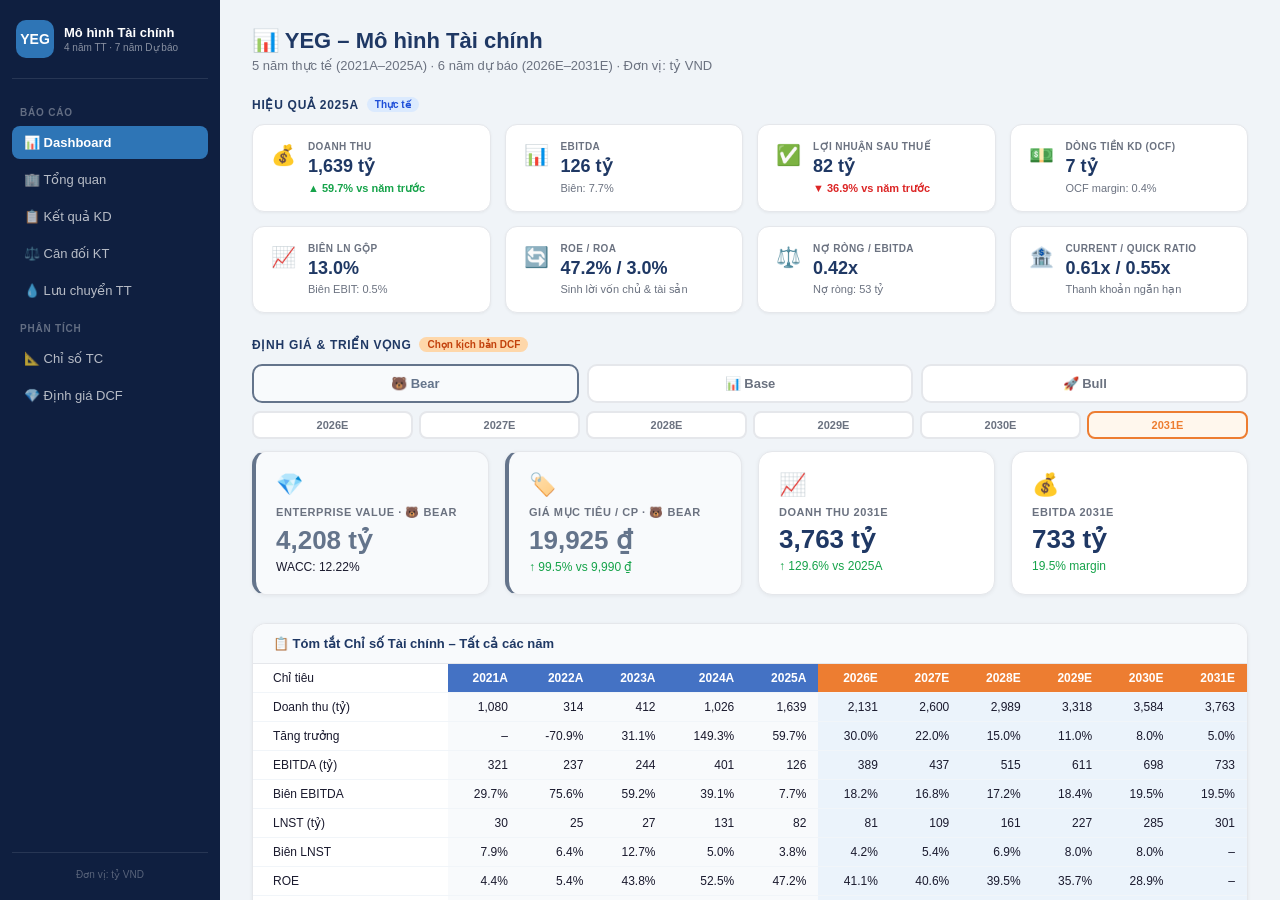
==== commit 9b3f04ae: "Dashboard: add year selector (2026-2031) and Bear/Base/Bull case switcher Co-Authored-By: Claude Son" ====
--- a/YEG/YEG.html
+++ b/YEG/YEG.html
@@ -696,6 +696,7 @@
 
 let charts = {};
 let dashCase = 0;
+let dashYear = NF - 1;
 function destroyChart(id) { if (charts[id]) { charts[id].destroy(); delete charts[id]; } }
 
 const BG_HIST = 'rgba(68,114,196,0.75)';
@@ -809,8 +810,11 @@
   </div>
 
   <div class="section-label">Định giá &amp; Triển vọng <span class="section-badge fcst">Chọn kịch bản DCF</span></div>
-  <div style="display:flex;gap:8px;margin-bottom:12px">
+  <div style="display:flex;gap:8px;margin-bottom:8px">
     ${['🐻 Bear','📊 Base','🚀 Bull'].map((l,i)=>`<button id="dash-sc-${i}" onclick="switchDashCase(${i})" style="flex:1;padding:10px;border-radius:10px;border:2px solid var(--border);background:white;cursor:pointer;font-family:inherit;font-size:13px;font-weight:600;transition:all 0.15s">${l}</button>`).join('')}
+  </div>
+  <div style="display:flex;gap:6px;margin-bottom:12px">
+    ${FCST_YRS.map((y,i)=>`<button id="dash-yr-${i}" onclick="switchDashYear(${i})" style="flex:1;padding:6px 4px;border-radius:8px;border:2px solid var(--border);background:white;cursor:pointer;font-family:inherit;font-size:11px;font-weight:600;color:var(--muted);transition:all 0.15s">${y}</button>`).join('')}
   </div>
   <div id="dash-val"></div>
 
@@ -892,15 +896,15 @@
 
 function renderDashVal() {
   const r   = compute();
-  const F   = N - 1;
-  const H   = NH - 1;
-  const sc  = YEG.scenarios;
-  const idx = dashCase;
-  const ev  = sc.outputs.ev[idx];
-  const ps  = sc.outputs.sharePrice[idx];
-  const up  = sc.outputs.upside[idx];
+  const H    = NH - 1;
+  const YI   = NH + dashYear;        // data index of selected forecast year
+  const sc   = YEG.scenarios;
+  const idx  = dashCase;
+  const ev   = sc.outputs.ev[idx];
+  const ps   = sc.outputs.sharePrice[idx];
+  const up   = sc.outputs.upside[idx];
   const wacc = sc.outputs.wacc[idx];
-  const mp  = YEG.dcf.marketPrice;
+  const mp   = YEG.dcf.marketPrice;
   const scColors = ['#64748b', '#2E75B6', '#16a34a'];
   const scLabels = ['🐻 Bear', '📊 Base', '🚀 Bull'];
   const scBg     = ['#f8fafc', '#eff6ff', '#f0fdf4'];
@@ -912,6 +916,15 @@
     btn.style.borderColor = active ? scColors[i] : 'var(--border)';
     btn.style.background  = active ? scBg[i]     : 'white';
     btn.style.color       = active ? scColors[i]  : 'var(--muted)';
+  });
+
+  FCST_YRS.forEach((y, i) => {
+    const btn = document.getElementById('dash-yr-' + i);
+    if (!btn) return;
+    const active = i === dashYear;
+    btn.style.borderColor = active ? 'var(--orange)' : 'var(--border)';
+    btn.style.background  = active ? '#fff7ed'        : 'white';
+    btn.style.color       = active ? 'var(--orange)'  : 'var(--muted)';
   });
 
   const el = document.getElementById('dash-val');
@@ -931,21 +944,26 @@
     </div>
     <div class="card">
       <div class="card-icon">📈</div>
-      <div class="card-label">Doanh thu ${FCST_YRS[NF-1]}</div>
-      <div class="card-value">${fmt(Math.round(r.rev[F]))} tỷ</div>
-      <div class="card-delta up">↑ ${pct((r.rev[F]-r.rev[H])/r.rev[H])} vs ${HIST_YRS[H]}</div>
+      <div class="card-label">Doanh thu ${FCST_YRS[dashYear]}</div>
+      <div class="card-value">${fmt(Math.round(r.rev[YI]))} tỷ</div>
+      <div class="card-delta up">↑ ${pct((r.rev[YI]-r.rev[H])/r.rev[H])} vs ${HIST_YRS[H]}</div>
     </div>
     <div class="card">
       <div class="card-icon">💰</div>
-      <div class="card-label">EBITDA ${FCST_YRS[NF-1]}</div>
-      <div class="card-value">${fmt(Math.round(r.ebitda[F]))} tỷ</div>
-      <div class="card-delta up">${pct(r.rat_ebitda_m[F])} margin</div>
+      <div class="card-label">EBITDA ${FCST_YRS[dashYear]}</div>
+      <div class="card-value">${fmt(Math.round(r.ebitda[YI]))} tỷ</div>
+      <div class="card-delta up">${pct(r.rat_ebitda_m[YI])} margin</div>
     </div>
   </div>`;
 }
 
 function switchDashCase(idx) {
   dashCase = idx;
+  renderDashVal();
+}
+
+function switchDashYear(idx) {
+  dashYear = idx;
   renderDashVal();
 }
 
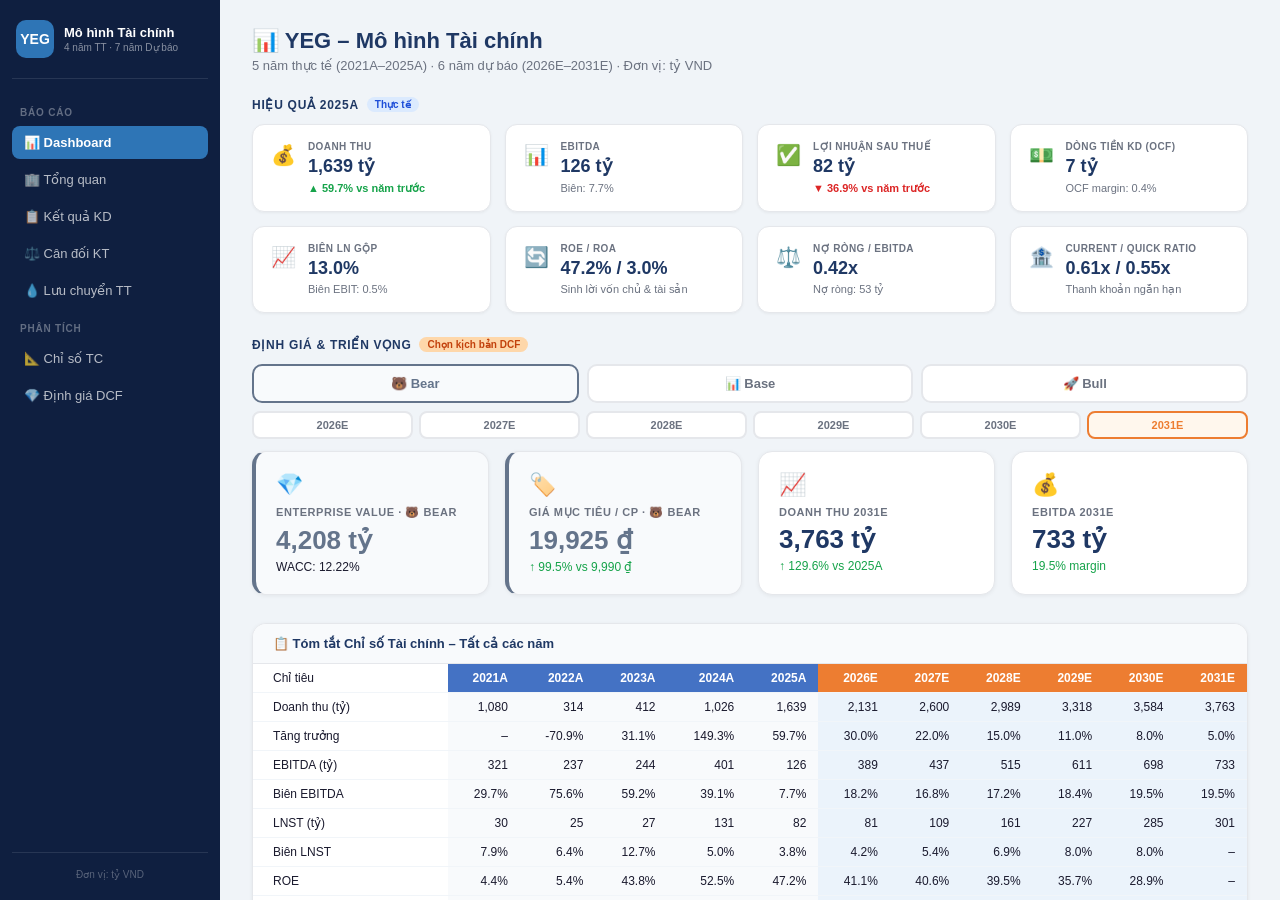
==== commit 3c616fc1: "Fix balance sheet: re-extract historical BS data from IP_BS Raw Historical years (2021-2025A) now us" ====
--- a/YEG/YEG.html
+++ b/YEG/YEG.html
@@ -404,21 +404,23 @@
   "inv": [30.723501,15.511002,29.168608,40.804852,97.85584,107.91689,130.145288,146.186452,158.403463,168.98945,177.438923],
   "oca": [35.077724,39.827693,64.38433,25.105511,14.755525,35.658063,43.502837,50.028262,55.531371,59.973881,62.972575],
   "tca": [1134.580036,623.158641,947.639699,1305.306889,1870.935494,1297.230203,1338.978893,1386.472713,1394.364381,1467.577308,1518.299964],
-  "netPpe": [52.169827,105.747315,130.499969,573.570841,550.358436,428.205356,295.683058,139.637544,-17.035477,-177.560151,-346.11106],
+  "netPpe": [30.899153,12.227446,86.305316,208.544842,223.327926,428.205356,295.683058,139.637544,-17.035477,-177.560151,-346.11106],
   "ltInv": [133.341086,140.347515,383.40854,111.178424,124.915633,124.915633,124.915633,124.915633,124.915633,124.915633,124.915633],
   "onca": [68.376197,442.678827,429.677468,824.676697,520.024597,520.024597,520.024597,520.024597,520.024597,520.024597,520.024597],
-  "tna": [253.88711,688.773656,943.585977,1509.425961,1195.298666,1073.145586,940.623288,784.577774,627.904753,467.380079,298.82917],
-  "ta": [1388.467146,1311.932298,1891.225676,2814.73285,3066.23416,2370.375789,2279.602181,2171.050487,2022.269135,1934.957386,1817.129134],
+  "tna": [237.7028,617.819242,912.758343,1207.562711,925.445779,1073.145586,940.623288,784.577774,627.904753,467.380079,298.82917],
+  "ta": [1372.282836,1240.977883,1860.398042,2512.869601,2796.381273,2370.375789,2279.602181,2171.050487,2022.269135,1934.957386,1817.129134],
   "ap": [87.325315,83.1818,98.153103,137.590759,149.093579,194.087949,234.065605,262.915551,284.887779,303.926621,319.122952],
   "std": [130.796217,94.317807,171.352691,527.364096,304.271257,1495.262067,1161.754542,793.385871,352.349826,304.271257,304.271257],
   "ocl": [185.411608,137.996236,139.117853,298.030186,177.361414,424.728702,518.169016,595.894369,661.442749,714.358169,750.076077],
   "tcl": [403.53314,315.495843,408.623647,962.985041,630.72625,2114.078717,1913.989162,1652.195791,1298.680355,1322.556048,1373.470287],
   "ltd": [71,1,39.014433,50.006061,36.866802,36.866802,36.866802,36.866802,36.866802,36.866802,36.866802],
   "oncl": [91.046387,18.70186,68.475257,50.006061,44.904016,44.904016,44.904016,44.904016,44.904016,44.904016,44.904016],
-  "te": [564.648146,575.686087,412.352865,182.917388,130.612541,211.393055,320.709003,473.95068,678.684764,921.235667,1162.133836],
+  "te": [877.703309,906.78018,1383.299139,1499.878499,2120.751006,211.393055,320.709003,473.95068,678.684764,921.235667,1162.133836],
+  "vc": [312.79968,312.79968,1313.53264,1370.01454,1918.02035,0,0,0,0,0,0],
   "cs": [550.873478,550.873478,0.140518,0.140518,0.075418,0.075418,0.075418,0.075418,0.075418,0.075418,0.075418],
   "re": [20.536616,12.261221,0.000708,125.708064,76.561931,157.342446,266.658394,419.90007,624.634155,867.185058,1108.083227],
-  "tle": [1059.227673,909.88379,889.451769,1195.908489,806.242807,2370.375789,2279.602181,2171.050487,2022.269135,2288.695731,2580.50814],
+  "mi": [-6.506465,12.551388,412.211639,57.068806,53.940075,0,0,0,0,0,0],
+  "tle": [1372.282836,1240.977883,1860.398042,2512.869601,2796.381273,2370.375789,2279.602181,2171.050487,2022.269135,2288.695731,2580.50814],
   "ocf": [-88.400374,-165.31888,-192.469588,357.427852,7.365427,1196.847464,463.485227,496.013508,596.517506,587.971902,620.384685],
   "da": [200.434357,201.526522,193.367525,254.230429,0,250,262.5,275.625,289.40625,303.876563,319.070391],
   "cwc": [null,477.164295,-326.219813,-30.542466,-359.13645,866.066949,91.66928,59.08148,79.62894,-1.258665,0.191583],
@@ -587,8 +589,10 @@
   r.tcl   = d.tcl;
   r.ltd   = d.ltd;
   r.tl    = d.tcl.map((v, i) => (v || 0) + (d.oncl[i] || 0));
+  r.vc    = d.vc;
   r.cs    = d.cs;
   r.re    = d.re;
+  r.mi    = d.mi;
   r.te    = d.te;
   r.tle   = d.tle;
   r.bs_chk = d.ta.map((v, i) => v != null && d.tle[i] != null ? Math.round((v - d.tle[i]) * 100) / 100 : null);
@@ -1020,10 +1024,13 @@
     ${totRow('Tổng nợ ngắn hạn', r.tcl)}
     ${sectRow('NỢ DÀI HẠN')}
     ${lblRow('Vay dài hạn', r.ltd)}
+    ${lblRow('Nợ DH khác', r.oncl.map((v,i)=>(v||0)-(r.ltd[i]||0)))}
     ${totRow('TỔNG NỢ PHẢI TRẢ', r.tl, vnd, 'big-total')}
     ${sectRow('VỐN CHỦ SỞ HỮU')}
+    ${lblRow('Vốn điều lệ', r.vc)}
     ${lblRow('Thặng dư vốn cổ phần', r.cs)}
     ${lblRow('Lợi nhuận chưa phân phối', r.re)}
+    ${lblRow('Lợi ích cổ đông thiểu số', r.mi)}
     ${totRow('Tổng VCSH', r.te)}
     ${totRow('TỔNG NỢ & VCSH', r.tle, vnd, 'big-total')}
     <tr><td class="lbl ind1" style="color:#dc2626;font-weight:700">Kiểm tra cân bằng [= 0]</td>
